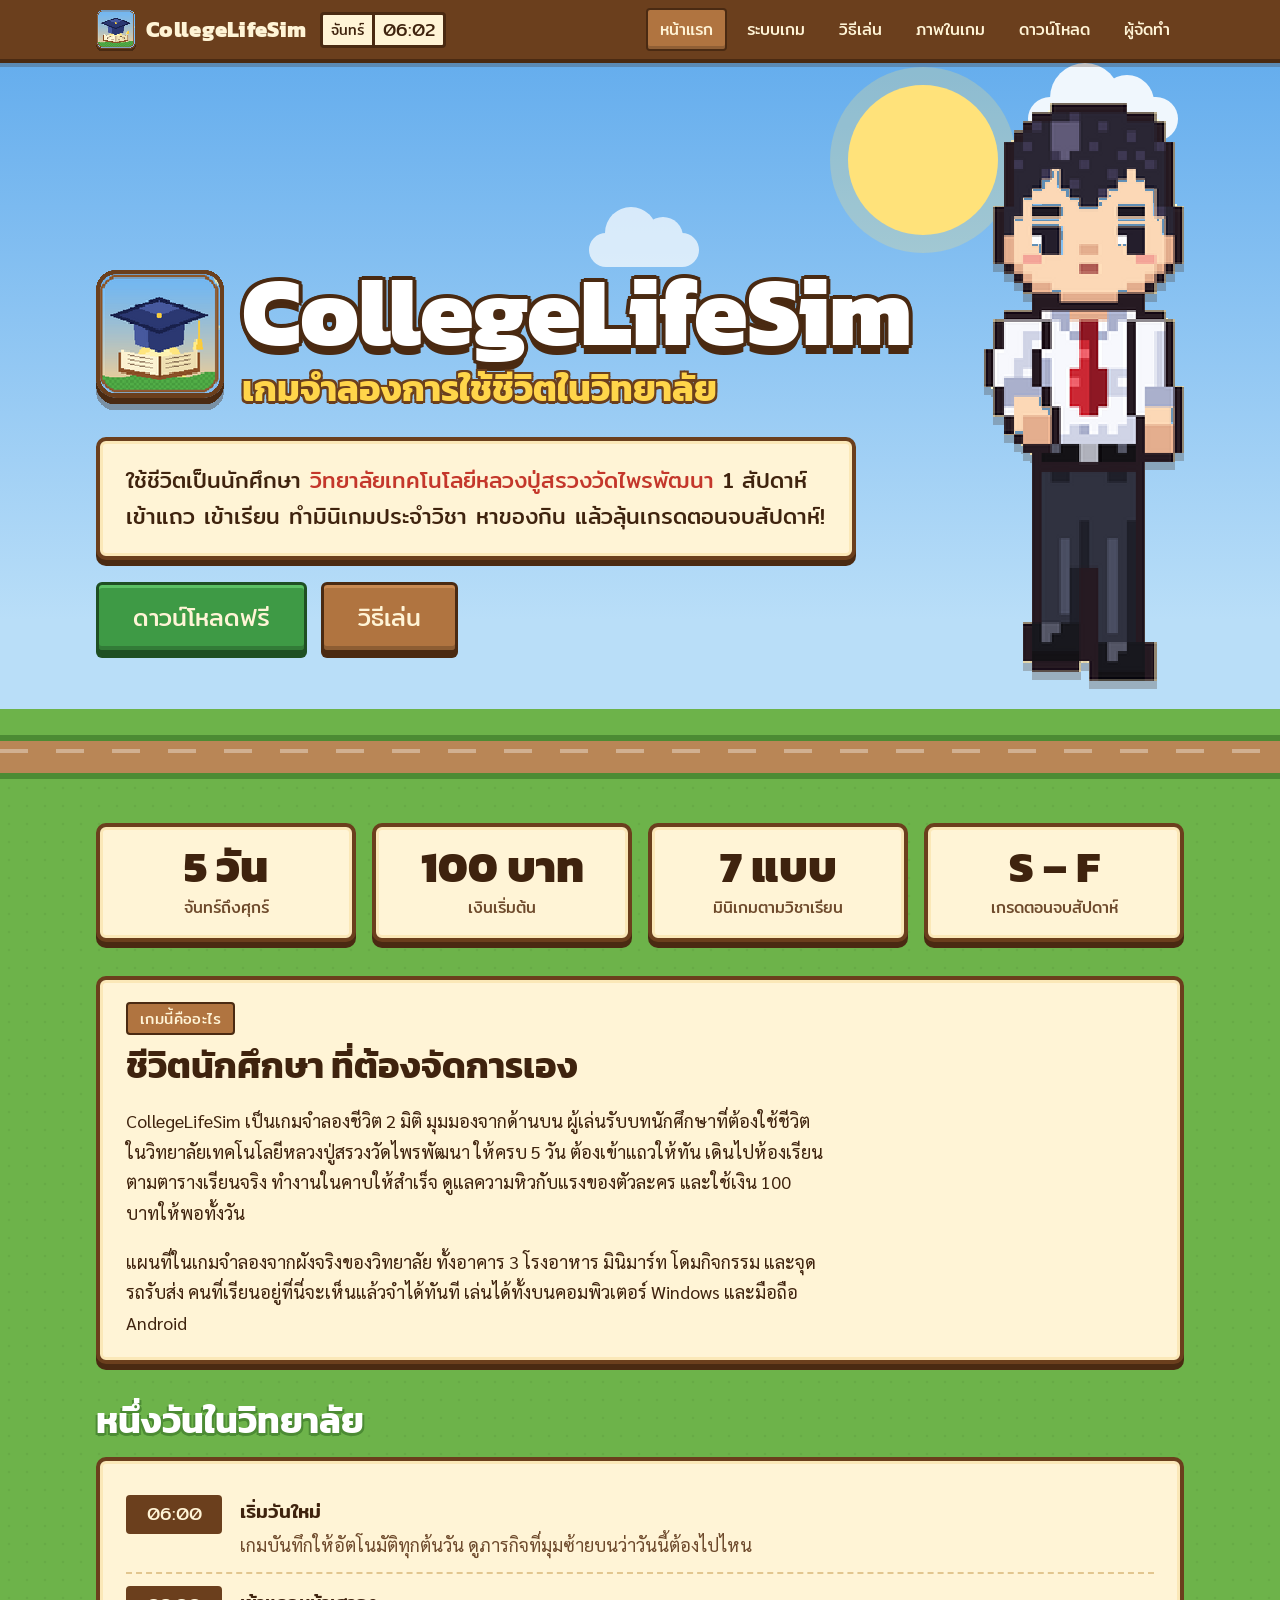
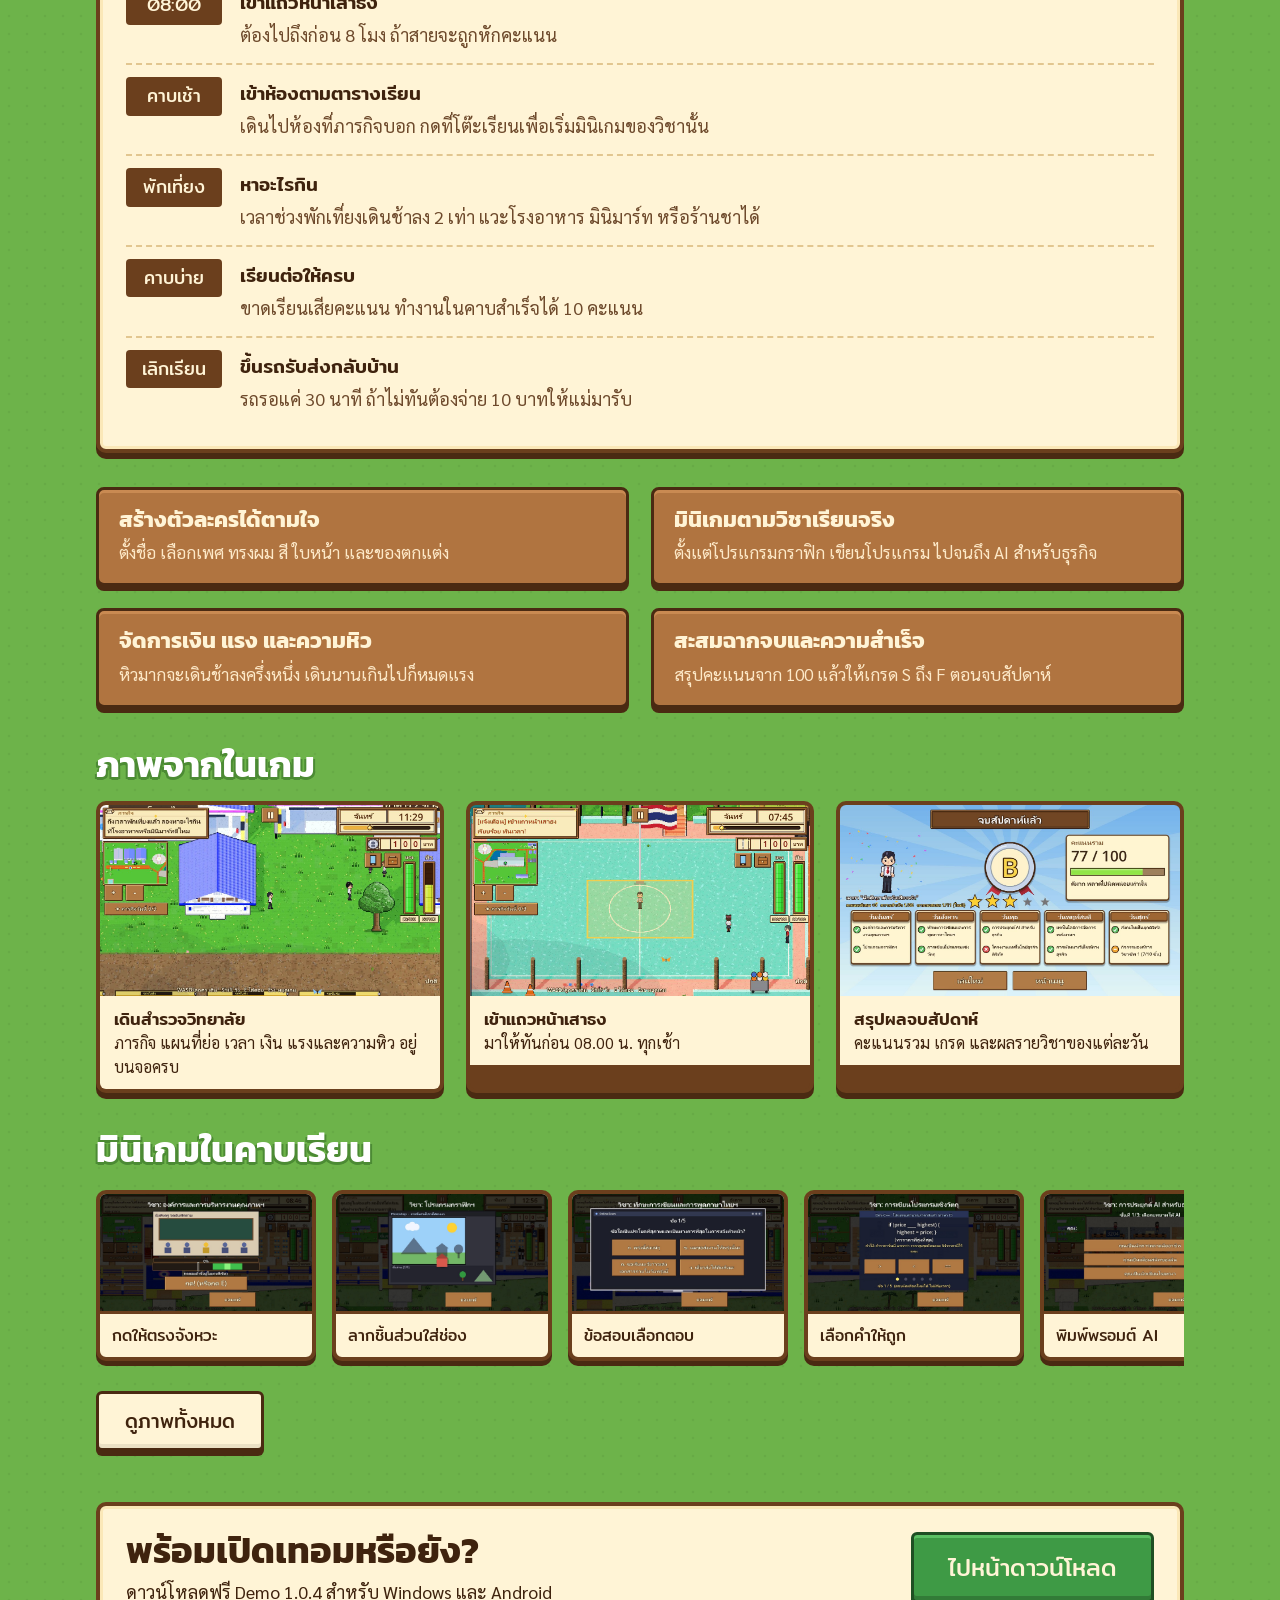
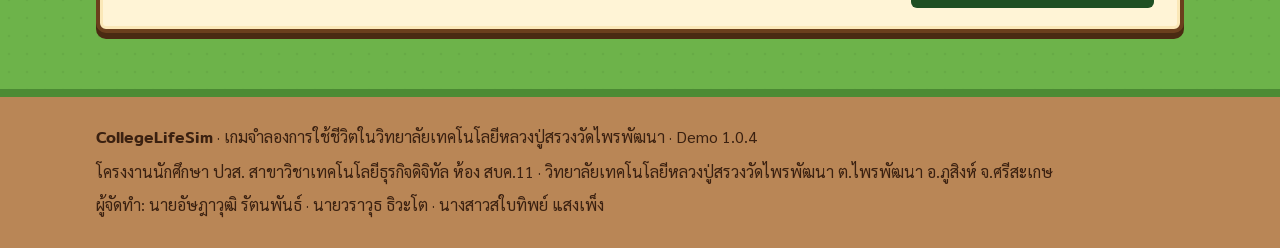
==== index.html @ 1537da0c "เพิ่มเว็บไซต์แนะนำเกม CollegeLifeSim Co-Authored-By: Claude Opus 5.5 <noreply@anthropic.com> Claude-" ====
<!doctype html>
<html lang="th">
<head>
<meta charset="utf-8">
<meta name="viewport" content="width=device-width, initial-scale=1, viewport-fit=cover">
<title>CollegeLifeSim เกมจำลองการใช้ชีวิตในวิทยาลัย</title>
<meta name="claude:viewport-fit-sides" content="cover">
<meta name="description" content="เกมจำลองชีวิตนักศึกษาวิทยาลัยเทคโนโลยีหลวงปู่สรวงวัดไพรพัฒนา 5 วัน เล่นฟรีบน Windows และ Android">
<link rel="icon" href="images/favicon.png">
<link rel="preconnect" href="https://fonts.googleapis.com"><link rel="preconnect" href="https://fonts.gstatic.com" crossorigin><link rel="stylesheet" href="https://fonts.googleapis.com/css2?family=Kanit:wght@700;800&family=Mitr:wght@400;500;600&family=Sarabun:wght@400;600&display=swap">
<link rel="stylesheet" href="style.css">
</head>
<body>
<header class="topbar">
  <div class="wrap">
    <a class="brand" href="index.html"><img src="images/logo.png" alt="" width="40" height="42"><b>CollegeLifeSim</b></a>
    <div class="clock" aria-label="นาฬิกาในเกม 1 นาทีในเกมเท่ากับ 1 วินาทีจริง" title="นาฬิกาในเกม: 1 นาทีในเกม = 1 วินาทีจริง"><span class="day">จันทร์</span><span class="time">06:00</span></div>
    <button class="menu-btn" type="button" aria-expanded="false" aria-controls="nav">เมนู</button>
    <nav class="nav" id="nav" aria-label="เมนูหลัก"><a href="index.html" aria-current="page">หน้าแรก</a><a href="gameplay.html">ระบบเกม</a><a href="howto.html">วิธีเล่น</a><a href="gallery.html">ภาพในเกม</a><a href="download.html">ดาวน์โหลด</a><a href="about.html">ผู้จัดทำ</a></nav>
  </div>
</header>
<main>
<section class="hero">
  <div class="sun" aria-hidden="true"></div>
  <div class="cloud c1" aria-hidden="true"></div>
  <div class="cloud c2" aria-hidden="true"></div>
  <div class="wrap">
    <div class="hero-text">
      <div class="logo-row">
        <img src="images/logo.png" alt="โลโก้เกม CollegeLifeSim หมวกบัณฑิตบนหนังสือ" width="360" height="378">
        <div>
          <h1 class="game-title">CollegeLifeSim</h1>
          <p class="game-sub">เกมจำลองการใช้ชีวิตในวิทยาลัย</p>
        </div>
      </div>
      <div class="panel">
        <p class="lead">ใช้ชีวิตเป็นนักศึกษา <em>วิทยาลัยเทคโนโลยีหลวงปู่สรวงวัดไพรพัฒนา</em> 1 สัปดาห์ เข้าแถว เข้าเรียน ทำมินิเกมประจำวิชา หาของกิน แล้วลุ้นเกรดตอนจบสัปดาห์!</p>
      </div>
      <div class="hero-actions">
        <a class="btn big green" href="download.html">ดาวน์โหลดฟรี</a>
        <a class="btn big" href="howto.html">วิธีเล่น</a>
      </div>
    </div>
    <img class="student" src="images/student.png" alt="ตัวละครนักศึกษาชายในชุดนักศึกษา" width="284" height="820">
  </div>
  <div class="ground" aria-hidden="true"></div>
</section>

<div class="ground-section">
  <div class="wrap">
    <div class="hud" role="list">
      <div class="panel" role="listitem"><b>5 วัน</b><span>จันทร์ถึงศุกร์</span></div>
      <div class="panel" role="listitem"><b>100 บาท</b><span>เงินเริ่มต้น</span></div>
      <div class="panel" role="listitem"><b>7 แบบ</b><span>มินิเกมตามวิชาเรียน</span></div>
      <div class="panel" role="listitem"><b>S – F</b><span>เกรดตอนจบสัปดาห์</span></div>
    </div>

    <section class="panel">
      <span class="label">เกมนี้คืออะไร</span>
      <h2>ชีวิตนักศึกษา ที่ต้องจัดการเอง</h2>
      <p>CollegeLifeSim เป็นเกมจำลองชีวิต 2 มิติ มุมมองจากด้านบน ผู้เล่นรับบทนักศึกษาที่ต้องใช้ชีวิตในวิทยาลัยเทคโนโลยีหลวงปู่สรวงวัดไพรพัฒนา ให้ครบ 5 วัน ต้องเข้าแถวให้ทัน เดินไปห้องเรียนตามตารางเรียนจริง ทำงานในคาบให้สำเร็จ ดูแลความหิวกับแรงของตัวละคร และใช้เงิน 100 บาทให้พอทั้งวัน</p>
      <p>แผนที่ในเกมจำลองจากผังจริงของวิทยาลัย ทั้งอาคาร 3 โรงอาหาร มินิมาร์ท โดมกิจกรรม และจุดรถรับส่ง คนที่เรียนอยู่ที่นี่จะเห็นแล้วจำได้ทันที เล่นได้ทั้งบนคอมพิวเตอร์ Windows และมือถือ Android</p>
    </section>

    <section>
      <h2 class="on-grass">หนึ่งวันในวิทยาลัย</h2>
      <div class="panel">
        <ol class="day-line">
          <li><time>06:00</time><div><strong>เริ่มวันใหม่</strong><p>เกมบันทึกให้อัตโนมัติทุกต้นวัน ดูภารกิจที่มุมซ้ายบนว่าวันนี้ต้องไปไหน</p></div></li>
          <li><time>08:00</time><div><strong>เข้าแถวหน้าเสาธง</strong><p>ต้องไปถึงก่อน 8 โมง ถ้าสายจะถูกหักคะแนน</p></div></li>
          <li><time>คาบเช้า</time><div><strong>เข้าห้องตามตารางเรียน</strong><p>เดินไปห้องที่ภารกิจบอก กดที่โต๊ะเรียนเพื่อเริ่มมินิเกมของวิชานั้น</p></div></li>
          <li><time>พักเที่ยง</time><div><strong>หาอะไรกิน</strong><p>เวลาช่วงพักเที่ยงเดินช้าลง 2 เท่า แวะโรงอาหาร มินิมาร์ท หรือร้านชาได้</p></div></li>
          <li><time>คาบบ่าย</time><div><strong>เรียนต่อให้ครบ</strong><p>ขาดเรียนเสียคะแนน ทำงานในคาบสำเร็จได้ 10 คะแนน</p></div></li>
          <li><time>เลิกเรียน</time><div><strong>ขึ้นรถรับส่งกลับบ้าน</strong><p>รถรอแค่ 30 นาที ถ้าไม่ทันต้องจ่าย 10 บาทให้แม่มารับ</p></div></li>
        </ol>
      </div>
    </section>

    <section>
      <div class="grid-2">
        <a class="sign" href="howto.html#create" style="text-decoration:none"><h3>สร้างตัวละครได้ตามใจ</h3><p>ตั้งชื่อ เลือกเพศ ทรงผม สี ใบหน้า และของตกแต่ง</p></a>
        <a class="sign" href="gameplay.html#minigames" style="text-decoration:none"><h3>มินิเกมตามวิชาเรียนจริง</h3><p>ตั้งแต่โปรแกรมกราฟิก เขียนโปรแกรม ไปจนถึง AI สำหรับธุรกิจ</p></a>
        <a class="sign" href="gameplay.html#systems" style="text-decoration:none"><h3>จัดการเงิน แรง และความหิว</h3><p>หิวมากจะเดินช้าลงครึ่งหนึ่ง เดินนานเกินไปก็หมดแรง</p></a>
        <a class="sign" href="gameplay.html#grades" style="text-decoration:none"><h3>สะสมฉากจบและความสำเร็จ</h3><p>สรุปคะแนนจาก 100 แล้วให้เกรด S ถึง F ตอนจบสัปดาห์</p></a>
      </div>
    </section>

    <section>
      <h2 class="on-grass">ภาพจากในเกม</h2>
      <div class="grid-3">
        <figure class="shot">
  <button type="button" data-zoom="images/shot3.jpg" data-caption="เดินสำรวจวิทยาลัย" aria-label="ดูภาพใหญ่: เดินสำรวจวิทยาลัย"><img src="images/shot3.jpg" alt="เดินสำรวจวิทยาลัย" width="1280" height="720" loading="lazy"></button>
  <figcaption><b>เดินสำรวจวิทยาลัย</b>ภารกิจ แผนที่ย่อ เวลา เงิน แรงและความหิว อยู่บนจอครบ</figcaption>
</figure>
        <figure class="shot">
  <button type="button" data-zoom="images/g08.jpg" data-caption="เข้าแถวหน้าเสาธง" aria-label="ดูภาพใหญ่: เข้าแถวหน้าเสาธง"><img src="images/g08.jpg" alt="เข้าแถวหน้าเสาธง" width="1280" height="720" loading="lazy"></button>
  <figcaption><b>เข้าแถวหน้าเสาธง</b>มาให้ทันก่อน 08.00 น. ทุกเช้า</figcaption>
</figure>
        <figure class="shot">
  <button type="button" data-zoom="images/shot6.jpg" data-caption="สรุปผลจบสัปดาห์" aria-label="ดูภาพใหญ่: สรุปผลจบสัปดาห์"><img src="images/shot6.jpg" alt="สรุปผลจบสัปดาห์" width="1280" height="720" loading="lazy"></button>
  <figcaption><b>สรุปผลจบสัปดาห์</b>คะแนนรวม เกรด และผลรายวิชาของแต่ละวัน</figcaption>
</figure>
      </div>
    </section>

    <section>
      <h2 class="on-grass">มินิเกมในคาบเรียน</h2>
      <div class="mini-strip">
        <a href="gameplay.html#minigames"><img src="images/g02.jpg" alt="มินิเกมกดให้ตรงจังหวะ" width="1280" height="720" loading="lazy"><span>กดให้ตรงจังหวะ</span></a>
        <a href="gameplay.html#minigames"><img src="images/shot4.jpg" alt="มินิเกมลากชิ้นส่วนใส่ช่อง" width="1280" height="720" loading="lazy"><span>ลากชิ้นส่วนใส่ช่อง</span></a>
        <a href="gameplay.html#minigames"><img src="images/g03.jpg" alt="มินิเกมข้อสอบเลือกตอบ" width="1280" height="720" loading="lazy"><span>ข้อสอบเลือกตอบ</span></a>
        <a href="gameplay.html#minigames"><img src="images/g04.jpg" alt="มินิเกมเลือกคำให้ถูก" width="1280" height="720" loading="lazy"><span>เลือกคำให้ถูก</span></a>
        <a href="gameplay.html#minigames"><img src="images/g05.jpg" alt="มินิเกมพิมพ์พรอมต์" width="1280" height="720" loading="lazy"><span>พิมพ์พรอมต์ AI</span></a>
        <a href="gameplay.html#minigames"><img src="images/g06.jpg" alt="มินิเกมประกอบหน้าเว็บ" width="1280" height="720" loading="lazy"><span>ประกอบหน้าเว็บ</span></a>
        <a href="gameplay.html#minigames"><img src="images/g09.jpg" alt="กิจกรรมเก็บขยะ" width="1280" height="720" loading="lazy"><span>เก็บขยะรอบโดม</span></a>
        <a class="more-tile" href="gameplay.html#minigames"><span>ดูรายละเอียดมินิเกมทั้ง 7 แบบ</span></a>
      </div>
      <p class="more" style="margin-top:16px"><a class="btn light" href="gallery.html">ดูภาพทั้งหมด</a></p>
    </section>

    <section class="panel cta-band">
      <div><h2>พร้อมเปิดเทอมหรือยัง?</h2><p>ดาวน์โหลดฟรี Demo 1.0.4 สำหรับ Windows และ Android</p></div>
      <a class="btn big green" href="download.html">ไปหน้าดาวน์โหลด</a>
    </section>
  </div>
</div>
<div class="lightbox" id="lightbox" hidden role="dialog" aria-modal="true" aria-label="ดูภาพขยาย">
  <button class="btn light close" type="button">ปิด</button>
  <figure><img src="" alt=""><figcaption></figcaption>
    <div class="nav-arrows"><button class="btn light prev" type="button">ก่อนหน้า</button><button class="btn light next" type="button">ถัดไป</button></div>
  </figure>
</div>
</main>
<footer>
  <div class="wrap">
    <div><b>CollegeLifeSim</b> · เกมจำลองการใช้ชีวิตในวิทยาลัยเทคโนโลยีหลวงปู่สรวงวัดไพรพัฒนา · Demo 1.0.4</div>
    <div>โครงงานนักศึกษา ปวส. สาขาวิชาเทคโนโลยีธุรกิจดิจิทัล ห้อง สบค.11 · วิทยาลัยเทคโนโลยีหลวงปู่สรวงวัดไพรพัฒนา ต.ไพรพัฒนา อ.ภูสิงห์ จ.ศรีสะเกษ</div>
    <div>ผู้จัดทำ: นายอัษฎาวุฒิ รัตนพันธ์ · นายวราวุธ ธิวะโต · นางสาวสใบทิพย์ แสงเพ็ง</div>
  </div>
</footer>
<script src="site.js"></script>
</body>
</html>
---- style.css ----
/* Layout: เหมือนหน้าจอเกม — ท้องฟ้าด้านบน แผงครีมขอบไม้ ปุ่มไม้ และพื้นหญ้า/ถนนดินด้านล่าง
   ธีมเดียว (กลางวันในเกม) ตั้งใจไม่ทำโหมดมืด เพื่อให้หน้าตาตรงกับเกม */
:root {
  --sky-top: #5ca8ec;
  --sky-low: #b9def8;
  --cream: #fff4d6;
  --cream-2: #fbe8b8;
  --wood: #b07440;
  --wood-hi: #c98a52;
  --wood-dark: #6b3f1d;
  --ink: #3f230e;
  --ink-soft: #6e4a2c;
  --gold: #ffd54a;
  --red: #c4372b;
  --grass: #6db34a;
  --grass-dark: #4c8b34;
  --dirt: #b98656;
  --green-bar: #3fb04a;
  --white: #ffffff;
  --f-display: "Kanit", "Sarabun", "Leelawadee UI", Tahoma, sans-serif;
  --f-ui: "Mitr", "Kanit", "Leelawadee UI", Tahoma, sans-serif;
  --f-body: "Sarabun", "Leelawadee UI", Tahoma, sans-serif;
  color-scheme: light;
}

* { box-sizing: border-box; }
html { scroll-behavior: smooth; }
@media (prefers-reduced-motion: reduce) { html { scroll-behavior: auto; } *, *::before, *::after { animation: none !important; transition: none !important; } }

body {
  margin: 0;
  font-family: var(--f-body);
  font-size: 18px;
  line-height: 1.7;
  color: var(--ink);
  background: linear-gradient(180deg, var(--sky-top) 0, var(--sky-low) 620px, var(--sky-low) 100%);
  background-color: var(--sky-low);
  min-height: 100vh;
  display: flex;
  flex-direction: column;
}
body::before { content: ""; position: fixed; inset: 0 0 auto; height: env(safe-area-inset-top, 0px); z-index: 10; background: var(--wood-dark); }

img { max-width: 100%; height: auto; }
[hidden] { display: none !important; }
a { color: var(--red); }
a:focus-visible, button:focus-visible { outline: 3px solid var(--gold); outline-offset: 3px; }

.wrap {
  width: 100%;
  max-width: 1120px;
  margin: 0 auto;
  padding-left: max(16px, env(safe-area-inset-left, 0px));
  padding-right: max(16px, env(safe-area-inset-right, 0px));
}

/* ---------- แถบบน (เหมือน HUD ในเกม) ---------- */
.topbar {
  position: sticky;
  top: env(safe-area-inset-top, 0px);
  z-index: 20;
  background: var(--wood-dark);
  border-bottom: 4px solid #4a2a12;
  box-shadow: 0 4px 0 rgba(63, 35, 14, .25);
}
.topbar .wrap { display: flex; align-items: center; gap: 14px; padding-block: 8px; }
.brand { display: flex; align-items: center; gap: 10px; text-decoration: none; color: var(--cream); flex-shrink: 0; }
.brand img { width: 40px; height: auto; image-rendering: pixelated; }
.brand b { font-family: var(--f-display); font-weight: 800; font-size: 22px; letter-spacing: .3px; }
.nav { display: flex; gap: 6px; flex-wrap: wrap; margin-left: auto; }
.nav a {
  font-family: var(--f-ui); font-size: 16px; text-decoration: none;
  color: var(--cream); padding: 6px 12px; border: 2px solid transparent; border-radius: 4px;
}
.nav a:hover { border-color: var(--wood-hi); }
.nav a[aria-current="page"] { background: var(--wood); border-color: #4a2a12; box-shadow: inset 0 -3px 0 rgba(0,0,0,.18); }
.clock {
  display: flex; align-items: stretch; flex-shrink: 0;
  border: 3px solid #4a2a12; background: var(--cream); border-radius: 4px;
  font-family: var(--f-ui); color: var(--ink); line-height: 1; font-variant-numeric: tabular-nums;
}
.clock span { padding: 6px 8px; display: flex; align-items: center; }
.clock .day { border-right: 3px solid #4a2a12; font-size: 14px; }
.clock .time { font-size: 18px; min-width: 62px; justify-content: center; }
.menu-btn { display: none; }

@media (max-width: 900px) {
  .topbar .wrap { flex-wrap: wrap; }
  .menu-btn {
    display: inline-flex; margin-left: auto; font-family: var(--f-ui); font-size: 16px;
    background: var(--wood); color: var(--cream); border: 2px solid #4a2a12; border-radius: 4px; padding: 6px 12px; cursor: pointer;
  }
  .nav { display: none; width: 100%; margin: 0; padding-bottom: 6px; }
  .nav.open { display: flex; }
  .nav a { flex: 1 1 30%; text-align: center; background: rgba(255,255,255,.06); }
}
@media (max-width: 480px) { .clock { display: none; } }

/* ---------- ฮีโร่ ---------- */
.hero { position: relative; overflow: hidden; }
.hero .wrap { display: grid; grid-template-columns: minmax(0, 1fr) auto; gap: 24px; align-items: end; padding-block: 40px 0; position: relative; z-index: 1; }
.hero-text { padding-bottom: 56px; min-width: 0; }
.logo-row { display: flex; align-items: center; gap: 18px; flex-wrap: wrap; }
.logo-row img { width: clamp(84px, 14vw, 128px); image-rendering: pixelated; filter: drop-shadow(0 6px 0 rgba(63,35,14,.35)); }
.game-title {
  font-family: var(--f-display); font-weight: 800; margin: 0; line-height: 1;
  font-size: clamp(44px, 8vw, 96px); color: var(--white);
  -webkit-text-stroke: 0; paint-order: stroke fill;
  text-shadow: 0 0 0 #4a2a12, 3px 3px 0 #4a2a12, -3px 3px 0 #4a2a12, 3px -3px 0 #4a2a12, -3px -3px 0 #4a2a12, 0 4px 0 #4a2a12, 4px 0 0 #4a2a12, -4px 0 0 #4a2a12, 0 -4px 0 #4a2a12, 0 9px 0 #4a2a12;
  letter-spacing: -1px;
}
.game-sub {
  font-family: var(--f-display); font-weight: 700; font-size: clamp(22px, 3.4vw, 36px); color: var(--gold); margin: 6px 0 0; line-height: 1.3;
  text-shadow: 2px 2px 0 #6b3f1d, -2px 2px 0 #6b3f1d, 2px -2px 0 #6b3f1d, -2px -2px 0 #6b3f1d, 0 3px 0 #6b3f1d;
}
.hero .panel { margin-top: 26px; max-width: 760px; }
.hero-actions { display: flex; flex-wrap: wrap; gap: 14px; margin-top: 22px; }
.student { width: clamp(120px, 18vw, 200px); image-rendering: pixelated; margin-bottom: 28px; animation: bob 1.2s steps(2) infinite; filter: drop-shadow(0 8px 0 rgba(63,35,14,.25)); }
@keyframes bob { 50% { transform: translateY(-6px); } }
.ground { height: 64px; background: linear-gradient(180deg, var(--grass) 0 26px, var(--grass-dark) 26px 32px, var(--dirt) 32px); position: relative; }
.ground::after { content: ""; position: absolute; inset: 40px 0 auto; height: 4px; background: repeating-linear-gradient(90deg, rgba(255,255,255,.35) 0 28px, transparent 28px 56px); }
.cloud { position: absolute; background: #fff; border-radius: 40px; opacity: .9; z-index: 0; }
.cloud::before, .cloud::after { content: ""; position: absolute; background: #fff; border-radius: 50%; }
.cloud.c1 { width: 150px; height: 44px; top: 34px; right: 8%; animation: drift 40s linear infinite alternate; }
.cloud.c1::before { width: 70px; height: 70px; left: 22px; top: -34px; }
.cloud.c1::after { width: 54px; height: 54px; left: 72px; top: -22px; }
.cloud.c2 { width: 110px; height: 34px; top: 170px; left: 46%; opacity: .7; animation: drift 55s linear infinite alternate-reverse; }
.cloud.c2::before { width: 52px; height: 52px; left: 16px; top: -26px; }
.cloud.c2::after { width: 40px; height: 40px; left: 54px; top: -16px; }
@keyframes drift { to { transform: translateX(-60px); } }
.sun { position: absolute; width: 150px; height: 150px; border-radius: 50%; background: #ffe27a; box-shadow: 0 0 0 18px rgba(255,226,122,.25); top: 22px; right: 22%; z-index: 0; }

@media (max-width: 700px) {
  .hero .wrap { grid-template-columns: 1fr; }
  .student { position: absolute; right: max(16px, env(safe-area-inset-right, 0px)); bottom: 0; width: 66px; margin: 0; }
  .hero-actions { padding-right: 76px; }
  .hero-text { padding-bottom: 30px; }
  .hero .panel { margin-right: 0; }
  .sun { width: 90px; height: 90px; right: 6%; }
}

/* ---------- หัวหน้าเพจย่อย ---------- */
.page-head { padding-block: 34px 0; position: relative; overflow: hidden; }
.page-head .wrap { position: relative; z-index: 1; padding-bottom: 24px; }
.page-head h1 {
  font-family: var(--f-display); font-weight: 800; margin: 0; line-height: 1.15; color: var(--white);
  font-size: clamp(34px, 6vw, 60px); text-wrap: balance;
  text-shadow: 3px 3px 0 #4a2a12, -3px 3px 0 #4a2a12, 3px -3px 0 #4a2a12, -3px -3px 0 #4a2a12, 0 6px 0 #4a2a12;
}
.page-head p { font-family: var(--f-ui); font-size: 19px; color: #24476a; margin: 10px 0 0; max-width: 60ch; }

/* ---------- เนื้อหา ---------- */
main { flex: 1; }
.ground-section { background: var(--grass); background-image: radial-gradient(rgba(0,0,0,.05) 1.5px, transparent 1.6px); background-size: 18px 18px; border-top: 6px solid var(--grass-dark); padding-block: 44px 56px; }
.ground-section .wrap { display: grid; gap: 34px; }
section h2 {
  font-family: var(--f-display); font-weight: 700; font-size: clamp(26px, 3.6vw, 36px); margin: 0 0 14px; line-height: 1.25; text-wrap: balance;
}
.label {
  display: inline-block; font-family: var(--f-ui); font-size: 15px; letter-spacing: .4px;
  background: var(--wood); color: var(--cream); border: 2px solid #4a2a12; padding: 2px 12px; border-radius: 4px; margin-bottom: 8px;
}

/* แผงครีมแบบกล่องข้อความในเกม */
.panel {
  background: var(--cream);
  border: 4px solid var(--wood-dark);
  border-radius: 10px;
  box-shadow: inset 0 0 0 3px var(--cream-2), 0 6px 0 #4a2a12;
  padding: 22px 26px;
  min-width: 0;
}
.panel > :first-child { margin-top: 0; }
.panel > :last-child { margin-bottom: 0; }
.panel p { max-width: 70ch; }
.lead { font-family: var(--f-ui); font-size: clamp(18px, 2.2vw, 22px); line-height: 1.6; margin: 0; }
.lead em { font-style: normal; color: var(--red); }

/* ปุ่มไม้ */
.btn {
  display: inline-flex; align-items: center; gap: 10px; justify-content: center;
  font-family: var(--f-ui); font-size: 20px; text-decoration: none; color: var(--cream);
  background: var(--wood); border: 3px solid #4a2a12; border-radius: 6px;
  box-shadow: inset 0 3px 0 var(--wood-hi), inset 0 -4px 0 rgba(0,0,0,.2), 0 5px 0 #4a2a12;
  padding: 10px 26px; transition: transform .08s, box-shadow .08s; cursor: pointer;
}
.btn:hover { transform: translateY(-2px); box-shadow: inset 0 3px 0 var(--wood-hi), inset 0 -4px 0 rgba(0,0,0,.2), 0 7px 0 #4a2a12; }
.btn:active { transform: translateY(4px); box-shadow: inset 0 3px 0 var(--wood-hi), inset 0 -4px 0 rgba(0,0,0,.2), 0 1px 0 #4a2a12; }
.btn.big { font-size: 24px; padding: 12px 34px; }
.btn.green { background: #3e9a45; box-shadow: inset 0 3px 0 #5cc064, inset 0 -4px 0 rgba(0,0,0,.2), 0 5px 0 #1f4f23; border-color: #1f4f23; }
.btn.light { background: var(--cream); color: var(--ink); box-shadow: inset 0 -4px 0 rgba(0,0,0,.08), 0 5px 0 #4a2a12; }

/* แถบตัวเลขแบบ HUD */
.hud { display: grid; grid-template-columns: repeat(4, minmax(0, 1fr)); gap: 16px; }
.hud .panel { padding: 16px 18px; text-align: center; }
.hud b { display: block; font-family: var(--f-display); font-weight: 800; font-size: clamp(30px, 4vw, 44px); line-height: 1.1; font-variant-numeric: tabular-nums; }
.hud span { font-family: var(--f-ui); font-size: 16px; color: var(--ink-soft); }
@media (max-width: 760px) { .hud { grid-template-columns: repeat(2, minmax(0, 1fr)); } }

.grid-2 { display: grid; grid-template-columns: repeat(2, minmax(0, 1fr)); gap: 22px; }
.grid-3 { display: grid; grid-template-columns: repeat(3, minmax(0, 1fr)); gap: 22px; }
@media (max-width: 860px) { .grid-3 { grid-template-columns: repeat(2, minmax(0, 1fr)); } }
@media (max-width: 640px) { .grid-2, .grid-3 { grid-template-columns: 1fr; } }

/* ป้ายไม้แบบในโปสเตอร์ */
.sign {
  background: var(--wood); color: var(--cream); border: 3px solid #4a2a12; border-radius: 8px;
  box-shadow: inset 0 3px 0 var(--wood-hi), 0 5px 0 #4a2a12; padding: 16px 20px; min-width: 0;
}
.sign h3 { font-family: var(--f-display); font-weight: 700; font-size: 22px; margin: 0 0 4px; line-height: 1.3; }
.sign p { margin: 0; font-size: 17px; color: #fde9c8; }

/* ลำดับเวลาในหนึ่งวัน */
.day-line { list-style: none; margin: 0; padding: 0; display: grid; gap: 0; }
.day-line li { display: grid; grid-template-columns: 96px minmax(0, 1fr); gap: 18px; padding: 12px 0; border-bottom: 2px dashed #e2c690; }
.day-line li:last-child { border-bottom: 0; }
.day-line time { font-family: var(--f-ui); font-size: 18px; background: var(--wood-dark); color: var(--cream); border-radius: 4px; text-align: center; padding: 4px 0; align-self: start; font-variant-numeric: tabular-nums; }
.day-line strong { font-family: var(--f-ui); font-weight: 500; display: block; font-size: 19px; }
.day-line p { margin: 2px 0 0; color: var(--ink-soft); }
@media (max-width: 480px) { .day-line li { grid-template-columns: 78px minmax(0, 1fr); gap: 12px; } .day-line time { font-size: 15px; } }

/* ภาพหน้าจอ */
.shot { margin: 0; background: var(--wood-dark); border: 4px solid var(--wood-dark); border-radius: 10px; overflow: hidden; box-shadow: 0 6px 0 #4a2a12; min-width: 0; }
.shot button { display: block; width: 100%; padding: 0; border: 0; background: none; cursor: zoom-in; }
.shot img { display: block; width: 100%; aspect-ratio: 16 / 9; object-fit: cover; }
.shot figcaption { background: var(--cream); padding: 10px 14px; font-size: 16px; line-height: 1.5; }
.shot figcaption b { font-family: var(--f-ui); font-weight: 500; display: block; font-size: 17px; }

.lightbox { position: fixed; inset: 0; z-index: 50; background: rgba(30, 16, 6, .88); display: flex; align-items: center; justify-content: center; padding: max(16px, env(safe-area-inset-top, 0px)) max(16px, env(safe-area-inset-right, 0px)) max(16px, env(safe-area-inset-bottom, 0px)) max(16px, env(safe-area-inset-left, 0px)); }
.lightbox figure { margin: 0; max-width: 1200px; width: 100%; }
.lightbox img { width: 100%; border: 4px solid var(--cream); border-radius: 8px; image-rendering: auto; }
.lightbox figcaption { color: var(--cream); font-family: var(--f-ui); text-align: center; margin-top: 10px; }
.lightbox .close { position: absolute; top: calc(12px + env(safe-area-inset-top, 0px)); right: calc(12px + env(safe-area-inset-right, 0px)); }

/* ตาราง */
.table-scroll { overflow-x: auto; }
table { border-collapse: collapse; width: 100%; font-size: 17px; }
th, td { text-align: left; padding: 10px 12px; border-bottom: 2px solid #ecd39d; vertical-align: top; }
th { font-family: var(--f-ui); font-weight: 500; background: var(--wood-dark); color: var(--cream); }
td.num, th.num { text-align: right; font-variant-numeric: tabular-nums; white-space: nowrap; }
.grade { display: inline-grid; place-items: center; width: 40px; height: 40px; border-radius: 50%; font-family: var(--f-display); font-weight: 800; font-size: 22px; color: var(--ink); background: var(--gold); border: 3px solid var(--wood-dark); }
.grade.g-s { background: #ffe066; box-shadow: 0 0 0 3px #fff3b0; }
.grade.g-f { background: #e9d6c1; }

/* ปุ่มคีย์บอร์ด */
kbd {
  display: inline-block; min-width: 34px; text-align: center; font-family: var(--f-ui); font-size: 16px; line-height: 1;
  padding: 7px 9px; background: #fff; color: var(--ink); border: 2px solid var(--wood-dark); border-radius: 5px; box-shadow: 0 3px 0 var(--wood-dark); margin: 2px 2px 5px;
}
.keys { display: grid; gap: 12px; margin: 0; }
.keys > div { display: grid; grid-template-columns: minmax(0, 190px) minmax(0, 1fr); gap: 14px; align-items: center; }
.keys dt { margin: 0; } .keys dd { margin: 0; }
@media (max-width: 480px) { .keys > div { grid-template-columns: 1fr; gap: 2px; } }

/* ร้านค้า */
.shop-row { display: grid; grid-template-columns: minmax(0, 1fr) auto auto; gap: 14px; align-items: center; padding: 10px 0; border-bottom: 2px solid #ecd39d; }
.shop-row:last-child { border-bottom: 0; }
.shop-row b { font-family: var(--f-ui); font-weight: 500; font-size: 19px; display: block; }
.shop-row small { color: var(--ink-soft); font-size: 15px; }
.price { font-family: var(--f-display); font-weight: 700; font-size: 24px; font-variant-numeric: tabular-nums; }
.buy { font-family: var(--f-ui); font-size: 15px; background: var(--wood); color: var(--cream); border: 2px solid #4a2a12; border-radius: 4px; padding: 4px 14px; }

/* หลอดค่าต่าง ๆ */
.bar { height: 18px; background: #3a2412; border: 3px solid var(--wood-dark); border-radius: 4px; overflow: hidden; }
.bar i { display: block; height: 100%; background: var(--green-bar); box-shadow: inset 0 -4px 0 rgba(0,0,0,.18); }
.bar.yellow i { background: #d9d23f; }
.score-list { display: grid; gap: 14px; margin: 0; padding: 0; list-style: none; }
.score-list .row { display: flex; justify-content: space-between; gap: 12px; font-family: var(--f-ui); font-size: 17px; margin-bottom: 4px; }
.score-list .row span:last-child { font-variant-numeric: tabular-nums; white-space: nowrap; }

/* มินิเกม */
.mini { display: grid; grid-template-columns: 52px minmax(0, 1fr); gap: 14px; }
.mini .ico { width: 52px; height: 52px; border-radius: 8px; background: var(--wood-dark); color: var(--gold); display: grid; place-items: center; font-family: var(--f-display); font-weight: 800; font-size: 24px; }
.mini h3 { font-family: var(--f-ui); font-weight: 500; font-size: 20px; margin: 0; line-height: 1.35; }
.mini .subj { font-size: 15px; color: var(--red); font-family: var(--f-ui); margin: 2px 0 6px; }
.mini p { margin: 0; font-size: 17px; }

/* ดาวน์โหลด */
.dl { display: grid; grid-template-columns: 150px minmax(0, 1fr); gap: 22px; align-items: center; }
.dl .btn { font-size: 18px; padding: 10px 18px; }
.dl .qr { background: #fffaf0; border: 3px solid var(--wood-dark); border-radius: 8px; padding: 8px; position: relative; }
.dl .qr img { display: block; width: 100%; image-rendering: pixelated; }
.dl .qr .mid { position: absolute; width: 26%; left: 37%; top: 37%; border-radius: 6px; background: #fffaf0; padding: 2px; }
.dl h3 { font-family: var(--f-display); font-weight: 800; font-size: 30px; margin: 0; line-height: 1.2; }
.dl .meta { margin: 4px 0 14px; color: var(--ink-soft); }
.chip { display: inline-block; font-family: var(--f-ui); font-size: 15px; color: #fff; border-radius: 999px; padding: 2px 14px; margin-right: 6px; }
.chip.pc { background: #2f7fd6; } .chip.android { background: #2a9d55; }
@media (max-width: 520px) { .dl { grid-template-columns: 1fr; } .dl .qr { max-width: 200px; } }

.steps { margin: 0; padding-left: 1.4em; display: grid; gap: 8px; }
.steps li::marker { font-family: var(--f-ui); color: var(--wood-dark); font-weight: 600; }
.note { background: #fff9e6; border: 2px dashed var(--wood); border-radius: 8px; padding: 12px 16px; font-size: 16px; }

/* ทีม */
.person { display: grid; grid-template-columns: 64px minmax(0, 1fr); gap: 14px; align-items: center; }
.avatar { width: 64px; height: 64px; border-radius: 8px; background: var(--sky-top); border: 3px solid var(--wood-dark); display: grid; place-items: center; font-family: var(--f-display); font-weight: 800; font-size: 28px; color: #fff; text-shadow: 2px 2px 0 var(--wood-dark); }
.person b { font-family: var(--f-ui); font-weight: 500; font-size: 19px; display: block; line-height: 1.35; }
.person span { color: var(--ink-soft); font-size: 16px; }

.cta-band { display: grid; grid-template-columns: minmax(0, 1fr) auto; gap: 20px; align-items: center; }
.cta-band h2 { margin: 0; }
.cta-band p { margin: 4px 0 0; }
@media (max-width: 640px) { .cta-band { grid-template-columns: 1fr; } }

ul.clean { margin: 0; padding-left: 1.2em; display: grid; gap: 6px; }
.more { font-family: var(--f-ui); font-size: 17px; }

/* ส่วนท้าย = ถนนดิน */
footer { background: var(--dirt); border-top: 8px solid var(--grass-dark); color: #3a2010; }
footer .wrap { padding-block: 26px 30px; display: grid; gap: 6px; font-size: 16px; }
footer b { font-family: var(--f-ui); font-weight: 500; }
footer a { color: #3a2010; }

/* ---------- รอบ 2: รูปมินิเกม แกลเลอรี มือถือ อนิเมชัน ---------- */
.on-grass { color: var(--white); text-shadow: 2px 2px 0 var(--grass-dark), -2px 2px 0 var(--grass-dark), 0 3px 0 var(--grass-dark); }
.panel, .sign, .shot figcaption, .mini-body { overflow-wrap: anywhere; }
.panel p, .panel li, .sign p { overflow-wrap: break-word; }

/* การ์ดมินิเกม */
.mini-grid { display: grid; grid-template-columns: repeat(2, minmax(0, 1fr)); gap: 22px; }
.mini-card { background: var(--cream); border: 4px solid var(--wood-dark); border-radius: 10px; box-shadow: 0 6px 0 #4a2a12; overflow: hidden; display: flex; flex-direction: column; min-width: 0; }
.mini-img { position: relative; display: block; padding: 0; border: 0; border-bottom: 4px solid var(--wood-dark); background: var(--wood-dark); cursor: zoom-in; }
.mini-img img { display: block; width: 100%; aspect-ratio: 16 / 9; object-fit: cover; transition: transform .35s ease; }
.mini-card:hover .mini-img img { transform: scale(1.04); }
.mini-img .no { position: absolute; left: 10px; top: 10px; font-family: var(--f-ui); font-size: 14px; background: var(--gold); color: var(--ink); border: 2px solid var(--wood-dark); border-radius: 4px; padding: 0 8px; }
.mini-body { padding: 16px 20px 20px; }
.mini-body h3 { font-family: var(--f-display); font-weight: 700; font-size: 23px; margin: 0; line-height: 1.3; }
.mini-body .subj { font-size: 15px; color: var(--red); font-family: var(--f-ui); margin: 2px 0 8px; }
.mini-body p { margin: 0; font-size: 17px; }
@media (max-width: 640px) { .mini-grid { grid-template-columns: 1fr; } }

/* แถบมินิเกมหน้าแรก (เลื่อนแนวนอนในกล่องตัวเอง) */
.mini-strip { display: grid; grid-auto-flow: column; grid-auto-columns: minmax(220px, 260px); gap: 16px; overflow-x: auto; scroll-snap-type: x mandatory; padding: 4px 4px 14px; scrollbar-color: var(--wood-dark) transparent; }
.mini-strip a { scroll-snap-align: start; display: block; text-decoration: none; color: var(--ink); background: var(--cream); border: 4px solid var(--wood-dark); border-radius: 10px; overflow: hidden; box-shadow: 0 5px 0 #4a2a12; transition: transform .15s; }
.mini-strip a:hover { transform: translateY(-4px) rotate(-1deg); }
.mini-strip img { display: block; width: 100%; aspect-ratio: 16 / 9; object-fit: cover; border-bottom: 3px solid var(--wood-dark); }
.mini-strip span { display: block; padding: 8px 12px; font-family: var(--f-ui); font-size: 16px; }
.mini-strip .more-tile { display: grid; place-items: center; background: var(--wood); color: var(--cream); text-align: center; min-height: 150px; }

/* สเปกเครื่อง */
.spec { margin: 0; border: 3px solid var(--wood-dark); border-radius: 8px; overflow: hidden; background: #fffaf0; }
.spec dt { font-family: var(--f-ui); font-weight: 500; background: var(--wood-dark); color: var(--cream); padding: 8px 14px; }
.spec > div { display: grid; grid-template-columns: 96px minmax(0, 1fr); gap: 10px; padding: 10px 14px; border-top: 2px solid #ecd39d; }
.spec > div:first-of-type { border-top: 0; }
.spec dd { margin: 0; }
.spec .k { font-family: var(--f-ui); color: var(--ink-soft); }

/* ภาพ: ยกขึ้นตอนชี้ */
.shot { transition: transform .15s, box-shadow .15s; }
.shot:hover { transform: translateY(-4px); box-shadow: 0 10px 0 #4a2a12; }
.sign { transition: transform .15s; }
a.sign:hover { transform: translateY(-3px); }

/* มือถือ: ลดขอบ ลดขนาดตัวอักษร และไม่ให้ดวงอาทิตย์ทับข้อความ */
@media (max-width: 640px) {
  body { font-size: 17px; }
  .panel { padding: 18px 16px; }
  .sign { padding: 14px 16px; }
  .page-head .sun, .page-head .cloud { display: none; }
  .page-head p { font-size: 17px; }
  .hud .panel { padding: 12px 8px; }
  .hud span { font-size: 14px; line-height: 1.4; display: block; }
  .btn.big { font-size: 20px; padding: 10px 24px; }
  .hero-actions { flex-direction: column; align-items: flex-start; }
  .lead { font-size: 18px; }
  section h2 { font-size: 26px; }
  .day-line strong { font-size: 18px; }
  .shop-row { grid-template-columns: minmax(0, 1fr) auto; }
  .shop-row .buy { display: none; }
  .keys dt { display: flex; flex-wrap: wrap; align-items: center; gap: 2px; }
  .cta-band .btn { width: 100%; }
  .dl .btn { width: 100%; }
}

/* อนิเมชันตอนกด: ปุ่มยุบ + ประกายดาว */
.btn:active, .nav a:active, .mini-strip a:active, .sign:active { transform: translateY(4px) scale(.97); }
.nav a { transition: background .15s, transform .1s; }
.spark { position: fixed; z-index: 60; width: 10px; height: 10px; pointer-events: none; background: var(--gold); clip-path: polygon(50% 0, 62% 38%, 100% 50%, 62% 62%, 50% 100%, 38% 62%, 0 50%, 38% 38%); animation: spark .55s ease-out forwards; }
@keyframes spark { from { transform: translate(0, 0) scale(1.4); opacity: 1; } to { transform: translate(var(--dx), var(--dy)) scale(.2); opacity: 0; } }

/* เปลี่ยนหน้า: ม่านไม้เลื่อนลงมาปิด แล้วเลื่อนขึ้นเปิดหน้าใหม่ */
.curtain { position: fixed; inset: 0; z-index: 100; background: var(--wood-dark); background-image: repeating-linear-gradient(90deg, rgba(0,0,0,.08) 0 6px, transparent 6px 64px); display: grid; place-items: center; transform: translateY(-100%); pointer-events: none; }
.curtain::after { content: ""; position: absolute; left: 0; right: 0; bottom: 0; height: 18px; background: linear-gradient(180deg, var(--grass) 0 10px, var(--dirt) 10px); }
.curtain .c-box { display: grid; justify-items: center; gap: 12px; color: var(--cream); font-family: var(--f-ui); font-size: 20px; text-align: center; padding: 0 16px; }
.curtain img { width: 84px; image-rendering: pixelated; animation: hop .5s steps(2) infinite; }
@keyframes hop { 50% { transform: translateY(-10px); } }
.curtain.closing { animation: curtain-down .32s cubic-bezier(.5, 0, .75, 0) forwards; pointer-events: auto; }
.curtain.opening { transform: translateY(0); animation: curtain-up .45s cubic-bezier(.25, 1, .5, 1) .05s forwards; }
@keyframes curtain-down { to { transform: translateY(0); } }
@keyframes curtain-up { to { transform: translateY(-100%); } }

/* ภาพในกล่องดูภาพขยาย: เด้งเข้า */
.lightbox:not([hidden]) figure { animation: pop .22s ease-out; }
@keyframes pop { from { transform: scale(.9); opacity: .4; } }
.lightbox .nav-arrows { display: flex; justify-content: center; gap: 12px; margin-top: 12px; }
@media (prefers-reduced-motion: reduce) { .curtain, .spark { display: none !important; } }
.ground-section .wrap > * { min-width: 0; }
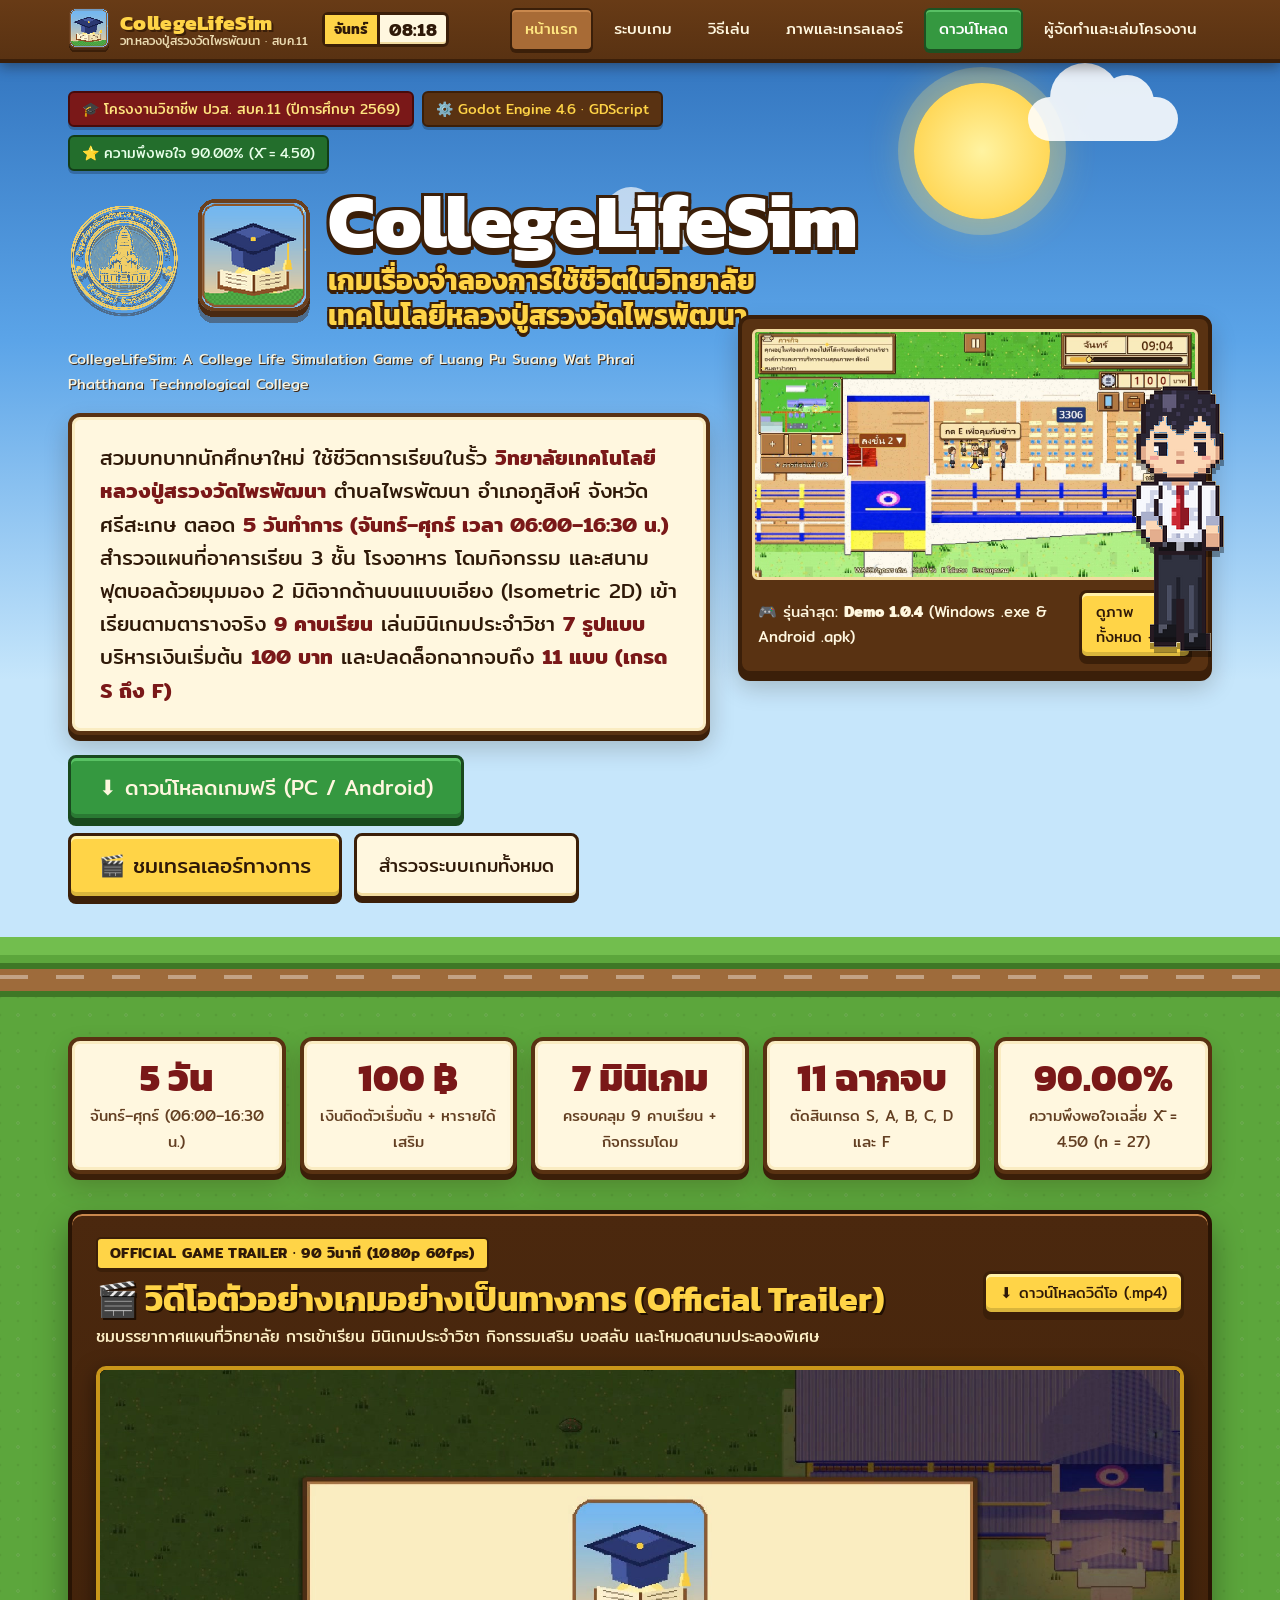
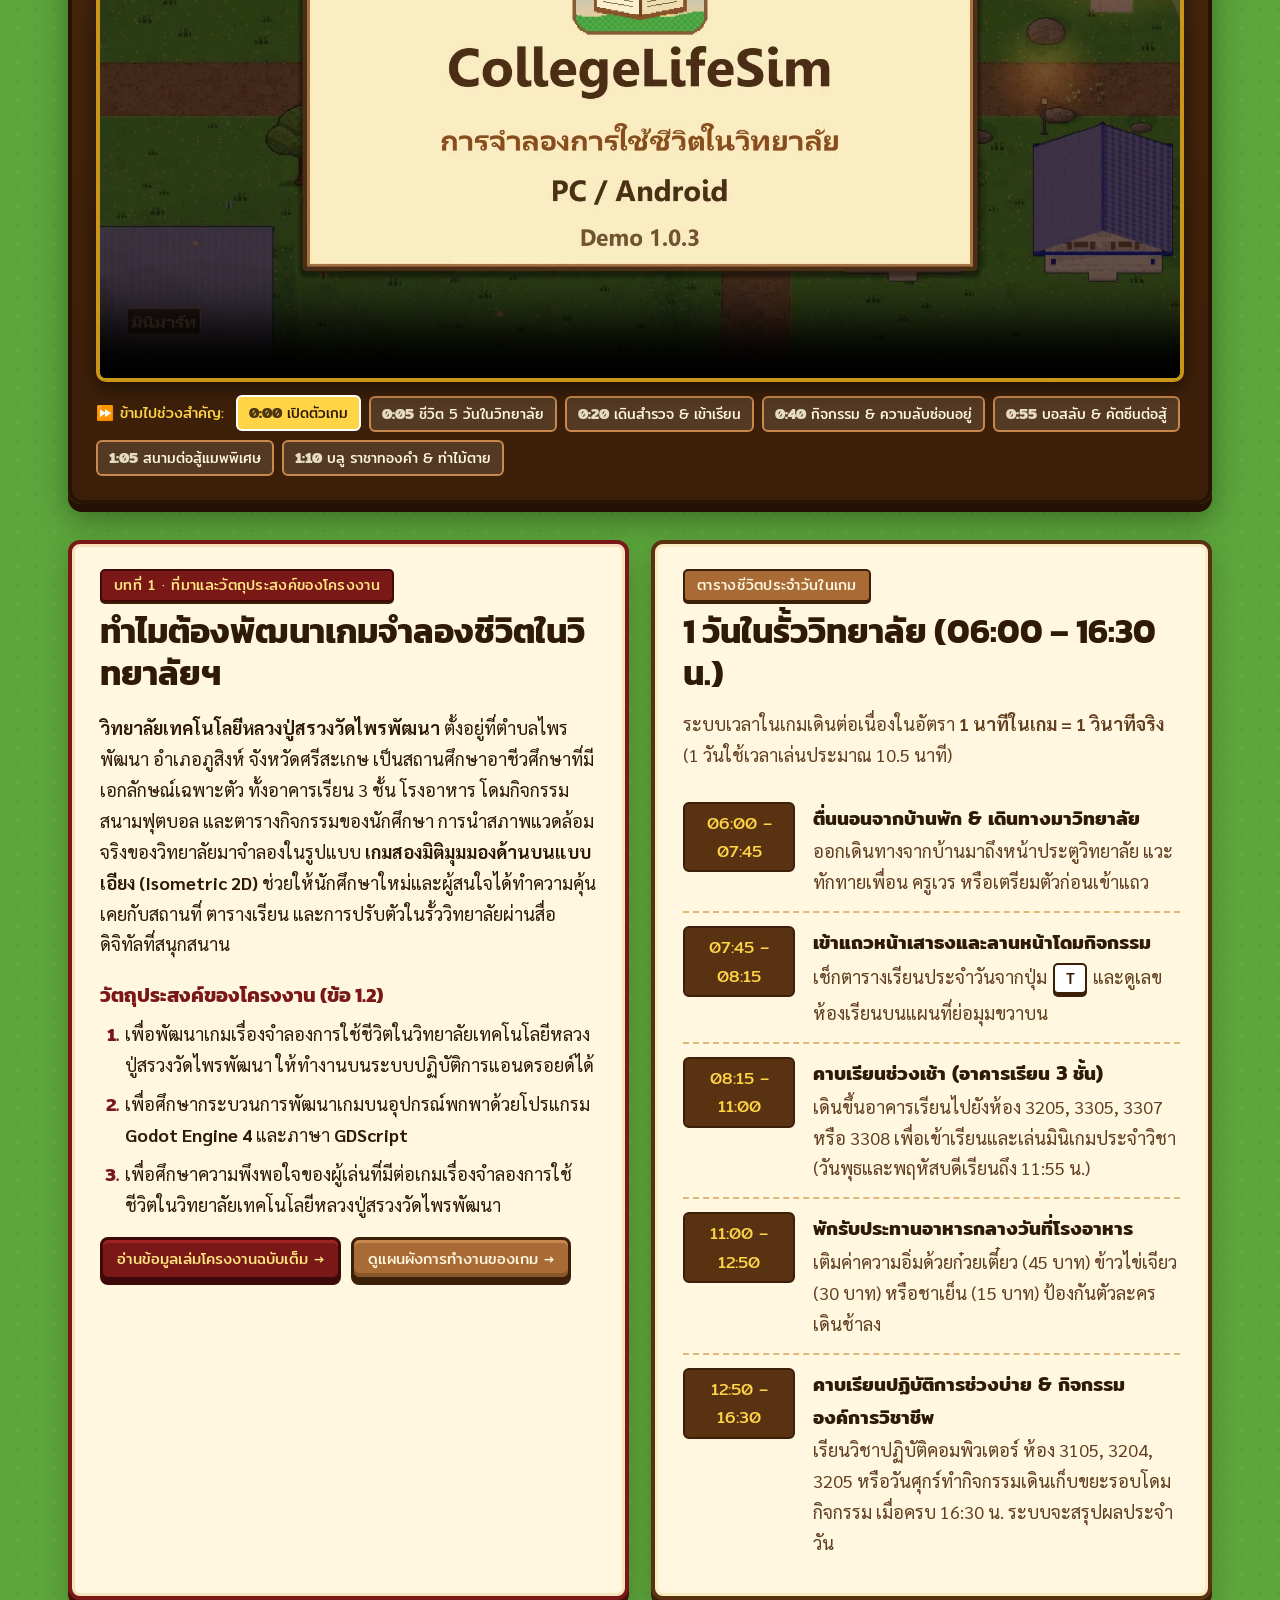
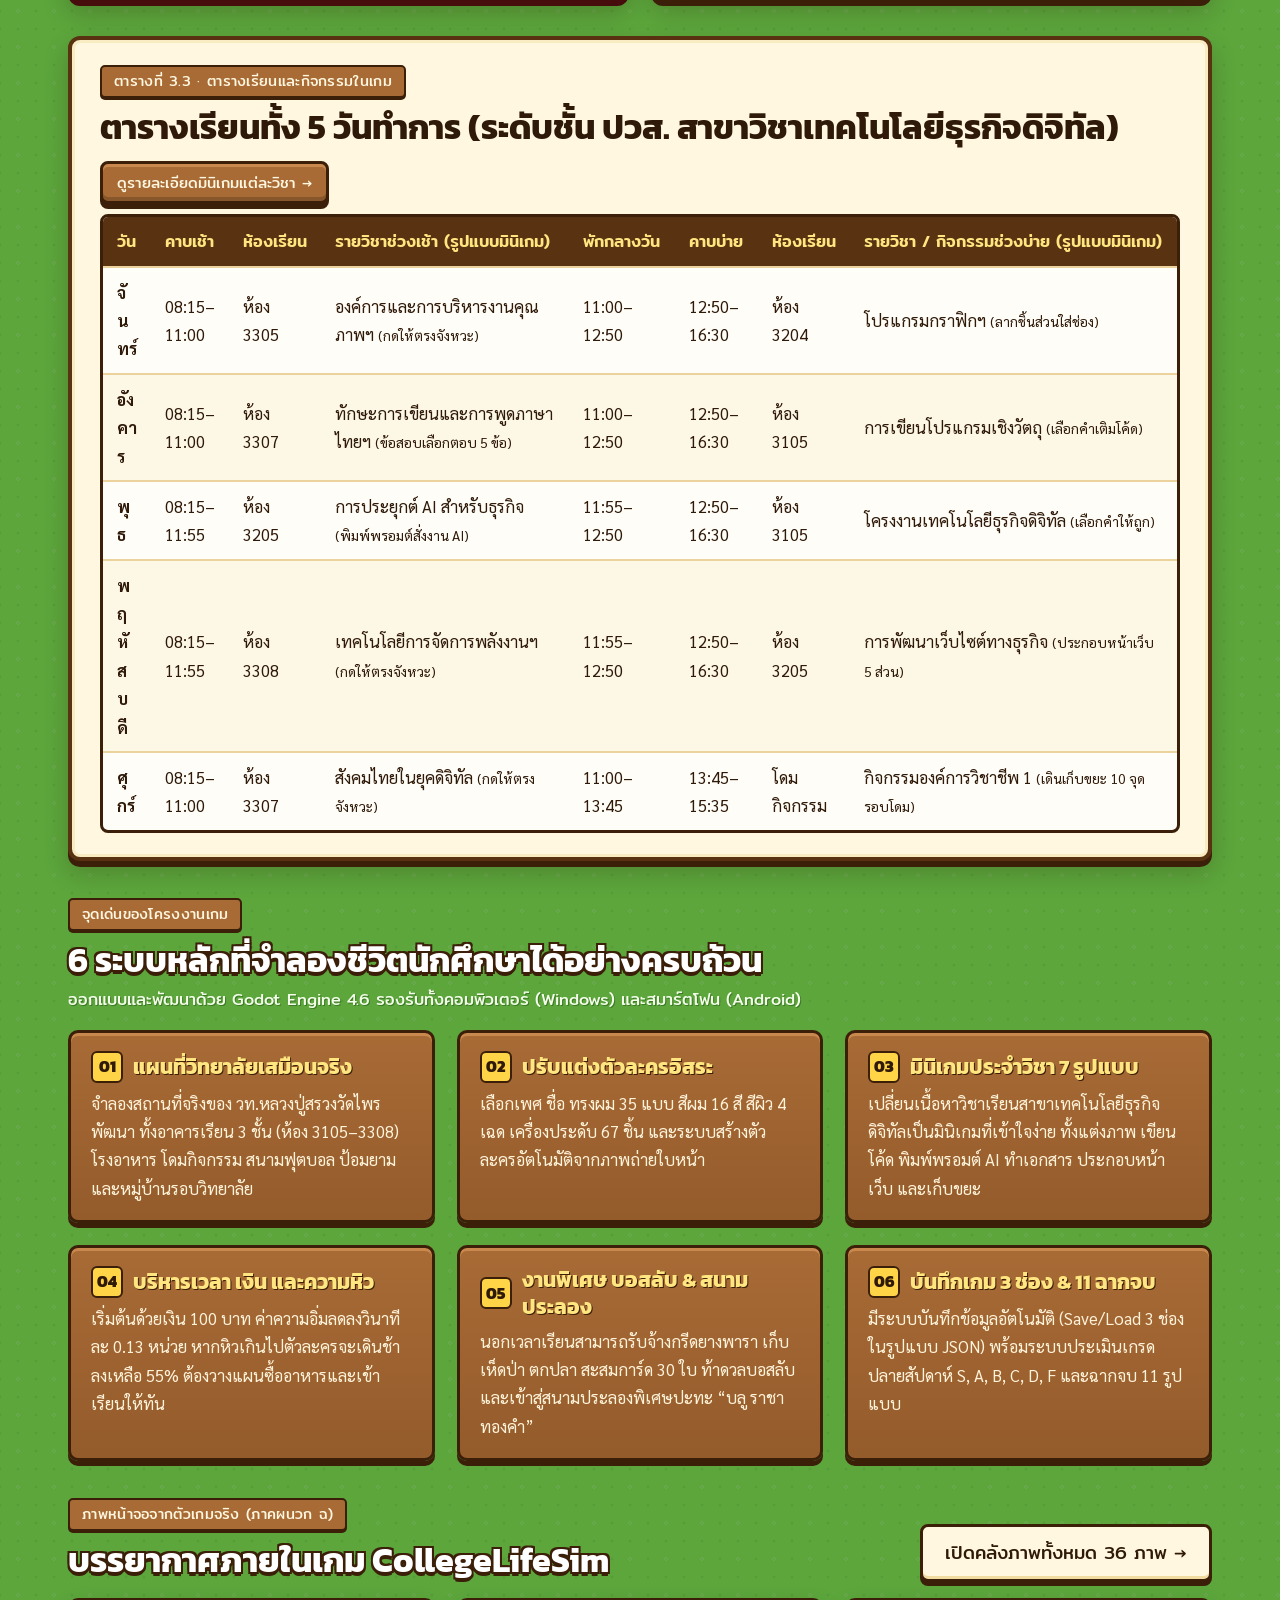
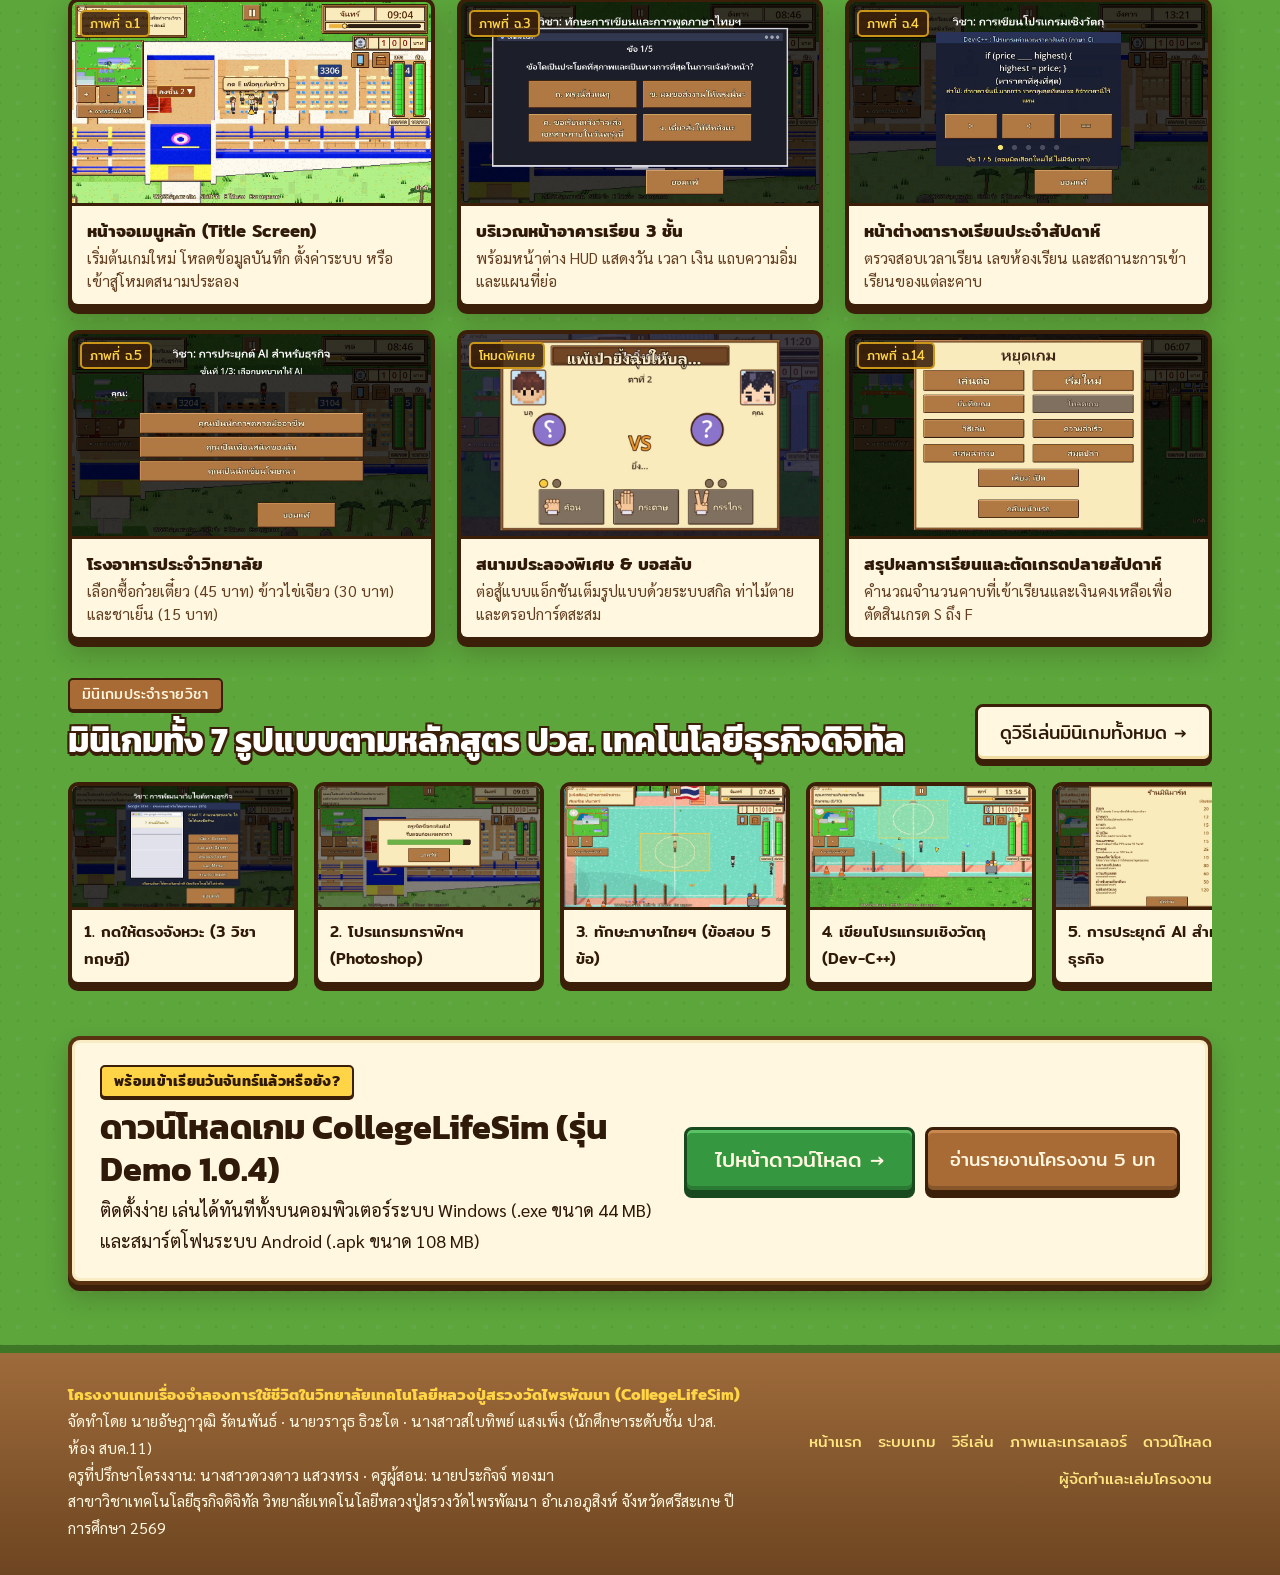
==== commit 12efc3ba: "Update website design, complete report book content, and embed official game trailer" ====
--- a/index.html
+++ b/index.html
@@ -1,143 +1,474 @@
 <!doctype html>
 <html lang="th">
 <head>
-<meta charset="utf-8">
-<meta name="viewport" content="width=device-width, initial-scale=1, viewport-fit=cover">
-<title>CollegeLifeSim เกมจำลองการใช้ชีวิตในวิทยาลัย</title>
-<meta name="claude:viewport-fit-sides" content="cover">
-<meta name="description" content="เกมจำลองชีวิตนักศึกษาวิทยาลัยเทคโนโลยีหลวงปู่สรวงวัดไพรพัฒนา 5 วัน เล่นฟรีบน Windows และ Android">
-<link rel="icon" href="images/favicon.png">
-<link rel="preconnect" href="https://fonts.googleapis.com"><link rel="preconnect" href="https://fonts.gstatic.com" crossorigin><link rel="stylesheet" href="https://fonts.googleapis.com/css2?family=Kanit:wght@700;800&family=Mitr:wght@400;500;600&family=Sarabun:wght@400;600&display=swap">
-<link rel="stylesheet" href="style.css">
+  <meta charset="utf-8">
+  <meta name="viewport" content="width=device-width, initial-scale=1">
+  <title>CollegeLifeSim — เกมเรื่องจำลองการใช้ชีวิตในวิทยาลัยเทคโนโลยีหลวงปู่สรวงวัดไพรพัฒนา</title>
+  <meta name="description" content="เว็บไซต์อย่างเป็นทางการ โครงงานเกมเรื่องจำลองการใช้ชีวิตในวิทยาลัยเทคโนโลยีหลวงปู่สรวงวัดไพรพัฒนา (CollegeLifeSim) พัฒนาด้วย Godot Engine 4 และภาษา GDScript สำหรับ Windows และ Android">
+  <link rel="icon" type="image/png" href="images/logo.png">
+  <link rel="preconnect" href="https://fonts.googleapis.com">
+  <link rel="preconnect" href="https://fonts.gstatic.com" crossorigin>
+  <link href="https://fonts.googleapis.com/css2?family=Kanit:wght@700;800&family=Mitr:wght@400;500;600&family=Sarabun:wght@400;600;700&display=swap" rel="stylesheet">
+  <link rel="stylesheet" href="style.css">
 </head>
 <body>
+
 <header class="topbar">
   <div class="wrap">
-    <a class="brand" href="index.html"><img src="images/logo.png" alt="" width="40" height="42"><b>CollegeLifeSim</b></a>
-    <div class="clock" aria-label="นาฬิกาในเกม 1 นาทีในเกมเท่ากับ 1 วินาทีจริง" title="นาฬิกาในเกม: 1 นาทีในเกม = 1 วินาทีจริง"><span class="day">จันทร์</span><span class="time">06:00</span></div>
-    <button class="menu-btn" type="button" aria-expanded="false" aria-controls="nav">เมนู</button>
-    <nav class="nav" id="nav" aria-label="เมนูหลัก"><a href="index.html" aria-current="page">หน้าแรก</a><a href="gameplay.html">ระบบเกม</a><a href="howto.html">วิธีเล่น</a><a href="gallery.html">ภาพในเกม</a><a href="download.html">ดาวน์โหลด</a><a href="about.html">ผู้จัดทำ</a></nav>
+    <a class="brand" href="index.html">
+      <img src="images/logo.png" width="42" height="42" alt="โลโก้เกม CollegeLifeSim">
+      <div class="brand-text">
+        <b>CollegeLifeSim</b>
+        <small>วท.หลวงปู่สรวงวัดไพรพัฒนา · สบค.11</small>
+      </div>
+    </a>
+    <div class="clock" title="เวลาในเกมจำลอง (1 นาทีในเกม = 1 วินาทีจริง)">
+      <span class="day">จันทร์</span>
+      <span class="time">08:15</span>
+    </div>
+    <button class="menu-btn" type="button" aria-expanded="false">☰ เมนู</button>
+    <nav class="nav" aria-label="เมนูหลัก">
+      <a href="index.html" aria-current="page">หน้าแรก</a>
+      <a href="gameplay.html">ระบบเกม</a>
+      <a href="howto.html">วิธีเล่น</a>
+      <a href="gallery.html">ภาพและเทรลเลอร์</a>
+      <a href="download.html" class="nav-cta">ดาวน์โหลด</a>
+      <a href="about.html">ผู้จัดทำและเล่มโครงงาน</a>
+    </nav>
   </div>
 </header>
-<main>
+
 <section class="hero">
   <div class="sun" aria-hidden="true"></div>
   <div class="cloud c1" aria-hidden="true"></div>
   <div class="cloud c2" aria-hidden="true"></div>
+
   <div class="wrap">
-    <div class="hero-text">
+    <div>
+      <div class="hero-badge-row">
+        <span class="badge maroon">🎓 โครงงานวิชาชีพ ปวส. สบค.11 (ปีการศึกษา 2569)</span>
+        <span class="badge">⚙️ Godot Engine 4.6 · GDScript</span>
+        <span class="badge green">⭐ ความพึงพอใจ 90.00% (X̄ = 4.50)</span>
+      </div>
+
       <div class="logo-row">
-        <img src="images/logo.png" alt="โลโก้เกม CollegeLifeSim หมวกบัณฑิตบนหนังสือ" width="360" height="378">
+        <img src="images/college-seal.png" width="96" height="96" alt="ตราประจำวิทยาลัยเทคโนโลยีหลวงปู่สรวงวัดไพรพัฒนา">
+        <img src="images/logo.png" width="104" height="104" alt="โลโก้เกม CollegeLifeSim">
         <div>
           <h1 class="game-title">CollegeLifeSim</h1>
-          <p class="game-sub">เกมจำลองการใช้ชีวิตในวิทยาลัย</p>
-        </div>
-      </div>
-      <div class="panel">
-        <p class="lead">ใช้ชีวิตเป็นนักศึกษา <em>วิทยาลัยเทคโนโลยีหลวงปู่สรวงวัดไพรพัฒนา</em> 1 สัปดาห์ เข้าแถว เข้าเรียน ทำมินิเกมประจำวิชา หาของกิน แล้วลุ้นเกรดตอนจบสัปดาห์!</p>
-      </div>
+          <p class="game-sub">เกมเรื่องจำลองการใช้ชีวิตในวิทยาลัยเทคโนโลยีหลวงปู่สรวงวัดไพรพัฒนา</p>
+        </div>
+      </div>
+
+      <p class="game-en-title">
+        CollegeLifeSim: A College Life Simulation Game of Luang Pu Suang Wat Phrai Phatthana Technological College
+      </p>
+
+      <div class="panel" style="margin-top: 16px;">
+        <p class="lead">
+          สวมบทบาทนักศึกษาใหม่ ใช้ชีวิตการเรียนในรั้ว <em>วิทยาลัยเทคโนโลยีหลวงปู่สรวงวัดไพรพัฒนา</em> ตำบลไพรพัฒนา อำเภอภูสิงห์ จังหวัดศรีสะเกษ ตลอด <em>5 วันทำการ (จันทร์–ศุกร์ เวลา 06:00–16:30 น.)</em> สำรวจแผนที่อาคารเรียน 3 ชั้น โรงอาหาร โดมกิจกรรม และสนามฟุตบอลด้วยมุมมอง 2 มิติจากด้านบนแบบเอียง (Isometric 2D) เข้าเรียนตามตารางจริง <em>9 คาบเรียน</em> เล่นมินิเกมประจำวิชา <em>7 รูปแบบ</em> บริหารเงินเริ่มต้น <em>100 บาท</em> และปลดล็อกฉากจบถึง <em>11 แบบ (เกรด S ถึง F)</em>
+        </p>
+      </div>
+
       <div class="hero-actions">
-        <a class="btn big green" href="download.html">ดาวน์โหลดฟรี</a>
-        <a class="btn big" href="howto.html">วิธีเล่น</a>
-      </div>
-    </div>
-    <img class="student" src="images/student.png" alt="ตัวละครนักศึกษาชายในชุดนักศึกษา" width="284" height="820">
+        <a class="btn green big" href="download.html">⬇ ดาวน์โหลดเกมฟรี (PC / Android)</a>
+        <a class="btn gold big" href="#trailer">🎬 ชมเทรลเลอร์ทางการ</a>
+        <a class="btn light" href="gameplay.html">สำรวจระบบเกมทั้งหมด</a>
+      </div>
+    </div>
+
+    <div class="hero-showcase">
+      <div class="hero-card">
+        <img class="preview-img" src="images/g01.jpg" width="1280" height="720" alt="หน้าจอเมนูหลักเกมจำลองการใช้ชีวิตในวิทยาลัยเทคโนโลยีหลวงปู่สรวงวัดไพรพัฒนา">
+        <div class="hero-card-caption">
+          <span>🎮 รุ่นล่าสุด: <b>Demo 1.0.4</b> (Windows .exe &amp; Android .apk)</span>
+          <a class="btn sm gold" href="gallery.html">ดูภาพทั้งหมด →</a>
+        </div>
+      </div>
+      <img class="student-float" src="images/student.png" width="92" height="130" alt="ตัวละครนักศึกษา">
+    </div>
   </div>
   <div class="ground" aria-hidden="true"></div>
 </section>
 
-<div class="ground-section">
+<main class="ground-section">
   <div class="wrap">
-    <div class="hud" role="list">
-      <div class="panel" role="listitem"><b>5 วัน</b><span>จันทร์ถึงศุกร์</span></div>
-      <div class="panel" role="listitem"><b>100 บาท</b><span>เงินเริ่มต้น</span></div>
-      <div class="panel" role="listitem"><b>7 แบบ</b><span>มินิเกมตามวิชาเรียน</span></div>
-      <div class="panel" role="listitem"><b>S – F</b><span>เกรดตอนจบสัปดาห์</span></div>
-    </div>
-
+
+    <!-- แถบสถิติหลักจากเล่มโครงงาน -->
+    <section class="hud" aria-label="ข้อมูลสำคัญของเกมและผลการวิจัย">
+      <div class="panel">
+        <b>5 วัน</b>
+        <span>จันทร์–ศุกร์ (06:00–16:30 น.)</span>
+      </div>
+      <div class="panel">
+        <b>100 ฿</b>
+        <span>เงินติดตัวเริ่มต้น + หารายได้เสริม</span>
+      </div>
+      <div class="panel">
+        <b>7 มินิเกม</b>
+        <span>ครอบคลุม 9 คาบเรียน + กิจกรรมโดม</span>
+      </div>
+      <div class="panel">
+        <b>11 ฉากจบ</b>
+        <span>ตัดสินเกรด S, A, B, C, D และ F</span>
+      </div>
+      <div class="panel">
+        <b>90.00%</b>
+        <span>ความพึงพอใจเฉลี่ย X̄ = 4.50 (n = 27)</span>
+      </div>
+    </section>
+
+    <!-- เทรลเลอร์ทางการของเกม -->
+    <section id="trailer" class="trailer-box" aria-labelledby="trailer-heading">
+      <div class="trailer-head">
+        <div>
+          <span class="label gold">OFFICIAL GAME TRAILER · 90 วินาที (1080p 60fps)</span>
+          <h2 id="trailer-heading">🎬 วิดีโอตัวอย่างเกมอย่างเป็นทางการ (Official Trailer)</h2>
+          <p>ชมบรรยากาศแผนที่วิทยาลัย การเข้าเรียน มินิเกมประจำวิชา กิจกรรมเสริม บอสลับ และโหมดสนามประลองพิเศษ</p>
+        </div>
+        <a class="btn gold sm" href="images/trailer.mp4" download="CollegeLifeSim_Official_Trailer.mp4">⬇ ดาวน์โหลดวิดีโอ (.mp4)</a>
+      </div>
+
+      <div class="video-stage">
+        <video id="trailer-video" controls preload="metadata" poster="images/trailer-poster.jpg" playsinline>
+          <source src="images/trailer.mp4" type="video/mp4">
+          เบราว์เซอร์ของคุณไม่รองรับการเล่นวิดีโอ HTML5 สามารถดาวน์โหลดไฟล์วิดีโอได้ที่ลิงก์ด้านบน
+        </video>
+      </div>
+
+      <div class="chapter-bar" aria-label="เลือกช่วงเวลาในเทรลเลอร์">
+        <span class="ch-label">⏩ ข้ามไปช่วงสำคัญ:</span>
+        <button type="button" class="ch-btn active" data-seek="0"><time>0:00</time>เปิดตัวเกม</button>
+        <button type="button" class="ch-btn" data-seek="5"><time>0:05</time>ชีวิต 5 วันในวิทยาลัย</button>
+        <button type="button" class="ch-btn" data-seek="20"><time>0:20</time>เดินสำรวจ &amp; เข้าเรียน</button>
+        <button type="button" class="ch-btn" data-seek="40"><time>0:40</time>กิจกรรม &amp; ความลับซ่อนอยู่</button>
+        <button type="button" class="ch-btn" data-seek="55"><time>0:55</time>บอสลับ &amp; คัตซีนต่อสู้</button>
+        <button type="button" class="ch-btn" data-seek="65"><time>1:05</time>สนามต่อสู้แมพพิเศษ</button>
+        <button type="button" class="ch-btn" data-seek="70"><time>1:10</time>บลู ราชาทองคำ &amp; ท่าไม้ตาย</button>
+      </div>
+    </section>
+
+    <!-- ภาพรวมโครงงาน + 1 วันในวิทยาลัย -->
+    <section class="grid-2">
+      <div class="panel maroon-frame">
+        <span class="label maroon">บทที่ 1 · ที่มาและวัตถุประสงค์ของโครงงาน</span>
+        <h2>ทำไมต้องพัฒนาเกมจำลองชีวิตในวิทยาลัยฯ</h2>
+        <p>
+          <strong>วิทยาลัยเทคโนโลยีหลวงปู่สรวงวัดไพรพัฒนา</strong> ตั้งอยู่ที่ตำบลไพรพัฒนา อำเภอภูสิงห์ จังหวัดศรีสะเกษ เป็นสถานศึกษาอาชีวศึกษาที่มีเอกลักษณ์เฉพาะตัว ทั้งอาคารเรียน 3 ชั้น โรงอาหาร โดมกิจกรรม สนามฟุตบอล และตารางกิจกรรมของนักศึกษา การนำสภาพแวดล้อมจริงของวิทยาลัยมาจำลองในรูปแบบ <strong>เกมสองมิติมุมมองด้านบนแบบเอียง (Isometric 2D)</strong> ช่วยให้นักศึกษาใหม่และผู้สนใจได้ทำความคุ้นเคยกับสถานที่ ตารางเรียน และการปรับตัวในรั้ววิทยาลัยผ่านสื่อดิจิทัลที่สนุกสนาน
+        </p>
+        <h3 style="font-family: var(--f-display); font-size: 20px; margin: 14px 0 6px; color: var(--maroon);">วัตถุประสงค์ของโครงงาน (ข้อ 1.2)</h3>
+        <ol class="steps">
+          <li>เพื่อพัฒนาเกมเรื่องจำลองการใช้ชีวิตในวิทยาลัยเทคโนโลยีหลวงปู่สรวงวัดไพรพัฒนา ให้ทำงานบนระบบปฏิบัติการแอนดรอยด์ได้</li>
+          <li>เพื่อศึกษากระบวนการพัฒนาเกมบนอุปกรณ์พกพาด้วยโปรแกรม <strong>Godot Engine 4</strong> และภาษา <strong>GDScript</strong></li>
+          <li>เพื่อศึกษาความพึงพอใจของผู้เล่นที่มีต่อเกมเรื่องจำลองการใช้ชีวิตในวิทยาลัยเทคโนโลยีหลวงปู่สรวงวัดไพรพัฒนา</li>
+        </ol>
+        <div style="margin-top: 16px; display: flex; gap: 10px; flex-wrap: wrap;">
+          <a class="btn sm maroon" href="about.html">อ่านข้อมูลเล่มโครงงานฉบับเต็ม →</a>
+          <a class="btn sm" href="howto.html">ดูแผนผังการทำงานของเกม →</a>
+        </div>
+      </div>
+
+      <div class="panel">
+        <span class="label">ตารางชีวิตประจำวันในเกม</span>
+        <h2>1 วันในรั้ววิทยาลัย (06:00 – 16:30 น.)</h2>
+        <p style="margin-top: 0; color: var(--ink-soft);">ระบบเวลาในเกมเดินต่อเนื่องในอัตรา <strong>1 นาทีในเกม = 1 วินาทีจริง</strong> (1 วันใช้เวลาเล่นประมาณ 10.5 นาที)</p>
+        <ol class="day-line">
+          <li>
+            <time>06:00 – 07:45</time>
+            <div>
+              <strong>ตื่นนอนจากบ้านพัก &amp; เดินทางมาวิทยาลัย</strong>
+              <p>ออกเดินทางจากบ้านมาถึงหน้าประตูวิทยาลัย แวะทักทายเพื่อน ครูเวร หรือเตรียมตัวก่อนเข้าแถว</p>
+            </div>
+          </li>
+          <li>
+            <time>07:45 – 08:15</time>
+            <div>
+              <strong>เข้าแถวหน้าเสาธงและลานหน้าโดมกิจกรรม</strong>
+              <p>เช็กตารางเรียนประจำวันจากปุ่ม <kbd>T</kbd> และดูเลขห้องเรียนบนแผนที่ย่อมุมขวาบน</p>
+            </div>
+          </li>
+          <li>
+            <time>08:15 – 11:00</time>
+            <div>
+              <strong>คาบเรียนช่วงเช้า (อาคารเรียน 3 ชั้น)</strong>
+              <p>เดินขึ้นอาคารเรียนไปยังห้อง 3205, 3305, 3307 หรือ 3308 เพื่อเข้าเรียนและเล่นมินิเกมประจำวิชา (วันพุธและพฤหัสบดีเรียนถึง 11:55 น.)</p>
+            </div>
+          </li>
+          <li>
+            <time>11:00 – 12:50</time>
+            <div>
+              <strong>พักรับประทานอาหารกลางวันที่โรงอาหาร</strong>
+              <p>เติมค่าความอิ่มด้วยก๋วยเตี๋ยว (45 บาท) ข้าวไข่เจียว (30 บาท) หรือชาเย็น (15 บาท) ป้องกันตัวละครเดินช้าลง</p>
+            </div>
+          </li>
+          <li>
+            <time>12:50 – 16:30</time>
+            <div>
+              <strong>คาบเรียนปฏิบัติการช่วงบ่าย &amp; กิจกรรมองค์การวิชาชีพ</strong>
+              <p>เรียนวิชาปฏิบัติคอมพิวเตอร์ ห้อง 3105, 3204, 3205 หรือวันศุกร์ทำกิจกรรมเดินเก็บขยะรอบโดมกิจกรรม เมื่อครบ 16:30 น. ระบบจะสรุปผลประจำวัน</p>
+            </div>
+          </li>
+        </ol>
+      </div>
+    </section>
+
+    <!-- ตารางเรียน 5 วันทำการ (ตรงตามตารางที่ 3.3 ในเล่มโครงงาน) -->
     <section class="panel">
-      <span class="label">เกมนี้คืออะไร</span>
-      <h2>ชีวิตนักศึกษา ที่ต้องจัดการเอง</h2>
-      <p>CollegeLifeSim เป็นเกมจำลองชีวิต 2 มิติ มุมมองจากด้านบน ผู้เล่นรับบทนักศึกษาที่ต้องใช้ชีวิตในวิทยาลัยเทคโนโลยีหลวงปู่สรวงวัดไพรพัฒนา ให้ครบ 5 วัน ต้องเข้าแถวให้ทัน เดินไปห้องเรียนตามตารางเรียนจริง ทำงานในคาบให้สำเร็จ ดูแลความหิวกับแรงของตัวละคร และใช้เงิน 100 บาทให้พอทั้งวัน</p>
-      <p>แผนที่ในเกมจำลองจากผังจริงของวิทยาลัย ทั้งอาคาร 3 โรงอาหาร มินิมาร์ท โดมกิจกรรม และจุดรถรับส่ง คนที่เรียนอยู่ที่นี่จะเห็นแล้วจำได้ทันที เล่นได้ทั้งบนคอมพิวเตอร์ Windows และมือถือ Android</p>
-    </section>
-
+      <div class="sec-head" style="margin-bottom: 10px;">
+        <div>
+          <span class="label">ตารางที่ 3.3 · ตารางเรียนและกิจกรรมในเกม</span>
+          <h2 style="color: var(--ink);">ตารางเรียนทั้ง 5 วันทำการ (ระดับชั้น ปวส. สาขาวิชาเทคโนโลยีธุรกิจดิจิทัล)</h2>
+        </div>
+        <a class="btn sm" href="gameplay.html#schedule">ดูรายละเอียดมินิเกมแต่ละวิชา →</a>
+      </div>
+      <div class="table-scroll">
+        <table>
+          <thead>
+            <tr>
+              <th>วัน</th>
+              <th>คาบเช้า</th>
+              <th>ห้องเรียน</th>
+              <th>รายวิชาช่วงเช้า (รูปแบบมินิเกม)</th>
+              <th>พักกลางวัน</th>
+              <th>คาบบ่าย</th>
+              <th>ห้องเรียน</th>
+              <th>รายวิชา / กิจกรรมช่วงบ่าย (รูปแบบมินิเกม)</th>
+            </tr>
+          </thead>
+          <tbody>
+            <tr>
+              <td><b>จันทร์</b></td>
+              <td>08:15–11:00</td>
+              <td>ห้อง 3305</td>
+              <td>องค์การและการบริหารงานคุณภาพฯ <small>(กดให้ตรงจังหวะ)</small></td>
+              <td>11:00–12:50</td>
+              <td>12:50–16:30</td>
+              <td>ห้อง 3204</td>
+              <td>โปรแกรมกราฟิกฯ <small>(ลากชิ้นส่วนใส่ช่อง)</small></td>
+            </tr>
+            <tr>
+              <td><b>อังคาร</b></td>
+              <td>08:15–11:00</td>
+              <td>ห้อง 3307</td>
+              <td>ทักษะการเขียนและการพูดภาษาไทยฯ <small>(ข้อสอบเลือกตอบ 5 ข้อ)</small></td>
+              <td>11:00–12:50</td>
+              <td>12:50–16:30</td>
+              <td>ห้อง 3105</td>
+              <td>การเขียนโปรแกรมเชิงวัตถุ <small>(เลือกคำเติมโค้ด)</small></td>
+            </tr>
+            <tr>
+              <td><b>พุธ</b></td>
+              <td>08:15–11:55</td>
+              <td>ห้อง 3205</td>
+              <td>การประยุกต์ AI สำหรับธุรกิจ <small>(พิมพ์พรอมต์สั่งงาน AI)</small></td>
+              <td>11:55–12:50</td>
+              <td>12:50–16:30</td>
+              <td>ห้อง 3105</td>
+              <td>โครงงานเทคโนโลยีธุรกิจดิจิทัล <small>(เลือกคำให้ถูก)</small></td>
+            </tr>
+            <tr>
+              <td><b>พฤหัสบดี</b></td>
+              <td>08:15–11:55</td>
+              <td>ห้อง 3308</td>
+              <td>เทคโนโลยีการจัดการพลังงานฯ <small>(กดให้ตรงจังหวะ)</small></td>
+              <td>11:55–12:50</td>
+              <td>12:50–16:30</td>
+              <td>ห้อง 3205</td>
+              <td>การพัฒนาเว็บไซต์ทางธุรกิจ <small>(ประกอบหน้าเว็บ 5 ส่วน)</small></td>
+            </tr>
+            <tr>
+              <td><b>ศุกร์</b></td>
+              <td>08:15–11:00</td>
+              <td>ห้อง 3307</td>
+              <td>สังคมไทยในยุคดิจิทัล <small>(กดให้ตรงจังหวะ)</small></td>
+              <td>11:00–13:45</td>
+              <td>13:45–15:35</td>
+              <td>โดมกิจกรรม</td>
+              <td>กิจกรรมองค์การวิชาชีพ 1 <small>(เดินเก็บขยะ 10 จุดรอบโดม)</small></td>
+            </tr>
+          </tbody>
+        </table>
+      </div>
+    </section>
+
+    <!-- จุดเด่น 6 ด้านของเกม -->
     <section>
-      <h2 class="on-grass">หนึ่งวันในวิทยาลัย</h2>
-      <div class="panel">
-        <ol class="day-line">
-          <li><time>06:00</time><div><strong>เริ่มวันใหม่</strong><p>เกมบันทึกให้อัตโนมัติทุกต้นวัน ดูภารกิจที่มุมซ้ายบนว่าวันนี้ต้องไปไหน</p></div></li>
-          <li><time>08:00</time><div><strong>เข้าแถวหน้าเสาธง</strong><p>ต้องไปถึงก่อน 8 โมง ถ้าสายจะถูกหักคะแนน</p></div></li>
-          <li><time>คาบเช้า</time><div><strong>เข้าห้องตามตารางเรียน</strong><p>เดินไปห้องที่ภารกิจบอก กดที่โต๊ะเรียนเพื่อเริ่มมินิเกมของวิชานั้น</p></div></li>
-          <li><time>พักเที่ยง</time><div><strong>หาอะไรกิน</strong><p>เวลาช่วงพักเที่ยงเดินช้าลง 2 เท่า แวะโรงอาหาร มินิมาร์ท หรือร้านชาได้</p></div></li>
-          <li><time>คาบบ่าย</time><div><strong>เรียนต่อให้ครบ</strong><p>ขาดเรียนเสียคะแนน ทำงานในคาบสำเร็จได้ 10 คะแนน</p></div></li>
-          <li><time>เลิกเรียน</time><div><strong>ขึ้นรถรับส่งกลับบ้าน</strong><p>รถรอแค่ 30 นาที ถ้าไม่ทันต้องจ่าย 10 บาทให้แม่มารับ</p></div></li>
-        </ol>
-      </div>
-    </section>
-
+      <div class="sec-head">
+        <div>
+          <span class="label">จุดเด่นของโครงงานเกม</span>
+          <h2 class="on-grass">6 ระบบหลักที่จำลองชีวิตนักศึกษาได้อย่างครบถ้วน</h2>
+          <p>ออกแบบและพัฒนาด้วย Godot Engine 4.6 รองรับทั้งคอมพิวเตอร์ (Windows) และสมาร์ตโฟน (Android)</p>
+        </div>
+      </div>
+      <div class="grid-3">
+        <div class="sign">
+          <div class="sign-head">
+            <span class="sign-num">01</span>
+            <h3>แผนที่วิทยาลัยเสมือนจริง</h3>
+          </div>
+          <p>จำลองสถานที่จริงของ วท.หลวงปู่สรวงวัดไพรพัฒนา ทั้งอาคารเรียน 3 ชั้น (ห้อง 3105–3308) โรงอาหาร โดมกิจกรรม สนามฟุตบอล ป้อมยาม และหมู่บ้านรอบวิทยาลัย</p>
+        </div>
+        <div class="sign">
+          <div class="sign-head">
+            <span class="sign-num">02</span>
+            <h3>ปรับแต่งตัวละครอิสระ</h3>
+          </div>
+          <p>เลือกเพศ ชื่อ ทรงผม 35 แบบ สีผม 16 สี สีผิว 4 เฉด เครื่องประดับ 67 ชิ้น และระบบสร้างตัวละครอัตโนมัติจากภาพถ่ายใบหน้า</p>
+        </div>
+        <div class="sign">
+          <div class="sign-head">
+            <span class="sign-num">03</span>
+            <h3>มินิเกมประจำวิชา 7 รูปแบบ</h3>
+          </div>
+          <p>เปลี่ยนเนื้อหาวิชาเรียนสาขาเทคโนโลยีธุรกิจดิจิทัลเป็นมินิเกมที่เข้าใจง่าย ทั้งแต่งภาพ เขียนโค้ด พิมพ์พรอมต์ AI ทำเอกสาร ประกอบหน้าเว็บ และเก็บขยะ</p>
+        </div>
+        <div class="sign">
+          <div class="sign-head">
+            <span class="sign-num">04</span>
+            <h3>บริหารเวลา เงิน และความหิว</h3>
+          </div>
+          <p>เริ่มต้นด้วยเงิน 100 บาท ค่าความอิ่มลดลงวินาทีละ 0.13 หน่วย หากหิวเกินไปตัวละครจะเดินช้าลงเหลือ 55% ต้องวางแผนซื้ออาหารและเข้าเรียนให้ทัน</p>
+        </div>
+        <div class="sign">
+          <div class="sign-head">
+            <span class="sign-num">05</span>
+            <h3>งานพิเศษ บอสลับ &amp; สนามประลอง</h3>
+          </div>
+          <p>นอกเวลาเรียนสามารถรับจ้างกรีดยางพารา เก็บเห็ดป่า ตกปลา สะสมการ์ด 30 ใบ ท้าดวลบอสลับ และเข้าสู่สนามประลองพิเศษปะทะ “บลู ราชาทองคำ”</p>
+        </div>
+        <div class="sign">
+          <div class="sign-head">
+            <span class="sign-num">06</span>
+            <h3>บันทึกเกม 3 ช่อง &amp; 11 ฉากจบ</h3>
+          </div>
+          <p>มีระบบบันทึกข้อมูลอัตโนมัติ (Save/Load 3 ช่องในรูปแบบ JSON) พร้อมระบบประเมินเกรดปลายสัปดาห์ S, A, B, C, D, F และฉากจบ 11 รูปแบบ</p>
+        </div>
+      </div>
+    </section>
+
+    <!-- ตัวอย่างภาพหน้าจอจริงจากเกม -->
     <section>
-      <div class="grid-2">
-        <a class="sign" href="howto.html#create" style="text-decoration:none"><h3>สร้างตัวละครได้ตามใจ</h3><p>ตั้งชื่อ เลือกเพศ ทรงผม สี ใบหน้า และของตกแต่ง</p></a>
-        <a class="sign" href="gameplay.html#minigames" style="text-decoration:none"><h3>มินิเกมตามวิชาเรียนจริง</h3><p>ตั้งแต่โปรแกรมกราฟิก เขียนโปรแกรม ไปจนถึง AI สำหรับธุรกิจ</p></a>
-        <a class="sign" href="gameplay.html#systems" style="text-decoration:none"><h3>จัดการเงิน แรง และความหิว</h3><p>หิวมากจะเดินช้าลงครึ่งหนึ่ง เดินนานเกินไปก็หมดแรง</p></a>
-        <a class="sign" href="gameplay.html#grades" style="text-decoration:none"><h3>สะสมฉากจบและความสำเร็จ</h3><p>สรุปคะแนนจาก 100 แล้วให้เกรด S ถึง F ตอนจบสัปดาห์</p></a>
-      </div>
-    </section>
-
+      <div class="sec-head">
+        <div>
+          <span class="label">ภาพหน้าจอจากตัวเกมจริง (ภาคผนวก ฉ)</span>
+          <h2 class="on-grass">บรรยากาศภายในเกม CollegeLifeSim</h2>
+        </div>
+        <a class="btn light" href="gallery.html">เปิดคลังภาพทั้งหมด 36 ภาพ →</a>
+      </div>
+      <div class="grid-3">
+        <figure class="shot">
+          <button type="button" data-zoom="images/g01.jpg" data-caption="ภาพที่ ฉ.1 หน้าจอเมนูหลักของเกม (Title Screen)">
+            <span class="fig-tag">ภาพที่ ฉ.1</span>
+            <img src="images/g01.jpg" width="1280" height="720" loading="lazy" alt="หน้าจอเมนูหลักของเกม">
+          </button>
+          <figcaption><b>หน้าจอเมนูหลัก (Title Screen)</b>เริ่มต้นเกมใหม่ โหลดข้อมูลบันทึก ตั้งค่าระบบ หรือเข้าสู่โหมดสนามประลอง</figcaption>
+        </figure>
+        <figure class="shot">
+          <button type="button" data-zoom="images/g03.jpg" data-caption="ภาพที่ ฉ.3 การเดินสำรวจบริเวณหน้าอาคารเรียนและลานหน้าเสาธง">
+            <span class="fig-tag">ภาพที่ ฉ.3</span>
+            <img src="images/g03.jpg" width="1280" height="720" loading="lazy" alt="บริเวณหน้าอาคารเรียนและลานหน้าเสาธง">
+          </button>
+          <figcaption><b>บริเวณหน้าอาคารเรียน 3 ชั้น</b>พร้อมหน้าต่าง HUD แสดงวัน เวลา เงิน แถบความอิ่ม และแผนที่ย่อ</figcaption>
+        </figure>
+        <figure class="shot">
+          <button type="button" data-zoom="images/g04.jpg" data-caption="ภาพที่ ฉ.4 หน้าต่างตารางเรียนประจำสัปดาห์ (กดปุ่ม T)">
+            <span class="fig-tag">ภาพที่ ฉ.4</span>
+            <img src="images/g04.jpg" width="1280" height="720" loading="lazy" alt="หน้าต่างตารางเรียนประจำสัปดาห์">
+          </button>
+          <figcaption><b>หน้าต่างตารางเรียนประจำสัปดาห์</b>ตรวจสอบเวลาเรียน เลขห้องเรียน และสถานะการเข้าเรียนของแต่ละคาบ</figcaption>
+        </figure>
+        <figure class="shot">
+          <button type="button" data-zoom="images/g05.jpg" data-caption="ภาพที่ ฉ.5 หน้าต่างร้านอาหารภายในโรงอาหารของวิทยาลัย">
+            <span class="fig-tag">ภาพที่ ฉ.5</span>
+            <img src="images/g05.jpg" width="1280" height="720" loading="lazy" alt="ร้านอาหารภายในโรงอาหาร">
+          </button>
+          <figcaption><b>โรงอาหารประจำวิทยาลัย</b>เลือกซื้อก๋วยเตี๋ยว (45 บาท) ข้าวไข่เจียว (30 บาท) และชาเย็น (15 บาท)</figcaption>
+        </figure>
+        <figure class="shot">
+          <button type="button" data-zoom="images/boss-blue.jpg" data-caption="โหมดสนามประลองพิเศษ — ปะทะ บลู ราชาทองคำ (LV.99)">
+            <span class="fig-tag">โหมดพิเศษ</span>
+            <img src="images/boss-blue.jpg" width="1280" height="720" loading="lazy" alt="โหมดสนามประลองพิเศษ บลู ราชาทองคำ">
+          </button>
+          <figcaption><b>สนามประลองพิเศษ &amp; บอสลับ</b>ต่อสู้แบบแอ็กชันเต็มรูปแบบด้วยระบบสกิล ท่าไม้ตาย และดรอปการ์ดสะสม</figcaption>
+        </figure>
+        <figure class="shot">
+          <button type="button" data-zoom="images/g14.jpg" data-caption="ภาพที่ ฉ.14 หน้าจอสรุปผลการเรียนและประเมินเกรดเมื่อจบสัปดาห์">
+            <span class="fig-tag">ภาพที่ ฉ.14</span>
+            <img src="images/g14.jpg" width="1280" height="720" loading="lazy" alt="หน้าจอสรุปผลการเรียนและเกรดเมื่อจบสัปดาห์">
+          </button>
+          <figcaption><b>สรุปผลการเรียนและตัดเกรดปลายสัปดาห์</b>คำนวณจำนวนคาบที่เข้าเรียนและเงินคงเหลือเพื่อตัดสินเกรด S ถึง F</figcaption>
+        </figure>
+      </div>
+    </section>
+
+    <!-- แถบเลื่อนดูมินิเกมทั้ง 7 วิชา -->
     <section>
-      <h2 class="on-grass">ภาพจากในเกม</h2>
-      <div class="grid-3">
-        <figure class="shot">
-  <button type="button" data-zoom="images/shot3.jpg" data-caption="เดินสำรวจวิทยาลัย" aria-label="ดูภาพใหญ่: เดินสำรวจวิทยาลัย"><img src="images/shot3.jpg" alt="เดินสำรวจวิทยาลัย" width="1280" height="720" loading="lazy"></button>
-  <figcaption><b>เดินสำรวจวิทยาลัย</b>ภารกิจ แผนที่ย่อ เวลา เงิน แรงและความหิว อยู่บนจอครบ</figcaption>
-</figure>
-        <figure class="shot">
-  <button type="button" data-zoom="images/g08.jpg" data-caption="เข้าแถวหน้าเสาธง" aria-label="ดูภาพใหญ่: เข้าแถวหน้าเสาธง"><img src="images/g08.jpg" alt="เข้าแถวหน้าเสาธง" width="1280" height="720" loading="lazy"></button>
-  <figcaption><b>เข้าแถวหน้าเสาธง</b>มาให้ทันก่อน 08.00 น. ทุกเช้า</figcaption>
-</figure>
-        <figure class="shot">
-  <button type="button" data-zoom="images/shot6.jpg" data-caption="สรุปผลจบสัปดาห์" aria-label="ดูภาพใหญ่: สรุปผลจบสัปดาห์"><img src="images/shot6.jpg" alt="สรุปผลจบสัปดาห์" width="1280" height="720" loading="lazy"></button>
-  <figcaption><b>สรุปผลจบสัปดาห์</b>คะแนนรวม เกรด และผลรายวิชาของแต่ละวัน</figcaption>
-</figure>
-      </div>
-    </section>
-
-    <section>
-      <h2 class="on-grass">มินิเกมในคาบเรียน</h2>
-      <div class="mini-strip">
-        <a href="gameplay.html#minigames"><img src="images/g02.jpg" alt="มินิเกมกดให้ตรงจังหวะ" width="1280" height="720" loading="lazy"><span>กดให้ตรงจังหวะ</span></a>
-        <a href="gameplay.html#minigames"><img src="images/shot4.jpg" alt="มินิเกมลากชิ้นส่วนใส่ช่อง" width="1280" height="720" loading="lazy"><span>ลากชิ้นส่วนใส่ช่อง</span></a>
-        <a href="gameplay.html#minigames"><img src="images/g03.jpg" alt="มินิเกมข้อสอบเลือกตอบ" width="1280" height="720" loading="lazy"><span>ข้อสอบเลือกตอบ</span></a>
-        <a href="gameplay.html#minigames"><img src="images/g04.jpg" alt="มินิเกมเลือกคำให้ถูก" width="1280" height="720" loading="lazy"><span>เลือกคำให้ถูก</span></a>
-        <a href="gameplay.html#minigames"><img src="images/g05.jpg" alt="มินิเกมพิมพ์พรอมต์" width="1280" height="720" loading="lazy"><span>พิมพ์พรอมต์ AI</span></a>
-        <a href="gameplay.html#minigames"><img src="images/g06.jpg" alt="มินิเกมประกอบหน้าเว็บ" width="1280" height="720" loading="lazy"><span>ประกอบหน้าเว็บ</span></a>
-        <a href="gameplay.html#minigames"><img src="images/g09.jpg" alt="กิจกรรมเก็บขยะ" width="1280" height="720" loading="lazy"><span>เก็บขยะรอบโดม</span></a>
-        <a class="more-tile" href="gameplay.html#minigames"><span>ดูรายละเอียดมินิเกมทั้ง 7 แบบ</span></a>
-      </div>
-      <p class="more" style="margin-top:16px"><a class="btn light" href="gallery.html">ดูภาพทั้งหมด</a></p>
-    </section>
-
+      <div class="sec-head">
+        <div>
+          <span class="label">มินิเกมประจำรายวิชา</span>
+          <h2 class="on-grass">มินิเกมทั้ง 7 รูปแบบตามหลักสูตร ปวส. เทคโนโลยีธุรกิจดิจิทัล</h2>
+        </div>
+        <a class="btn light" href="gameplay.html#minigames">ดูวิธีเล่นมินิเกมทั้งหมด →</a>
+      </div>
+      <div class="mini-strip" aria-label="มินิเกมประจำวิชาทั้ง 7 รูปแบบ">
+        <a href="gameplay.html#minigames"><img src="images/g06.jpg" width="640" height="360" loading="lazy" alt="มินิเกมกดให้ตรงจังหวะ"><span>1. กดให้ตรงจังหวะ (3 วิชาทฤษฎี)</span></a>
+        <a href="gameplay.html#minigames"><img src="images/g07.jpg" width="640" height="360" loading="lazy" alt="มินิเกมโปรแกรมกราฟิก"><span>2. โปรแกรมกราฟิกฯ (Photoshop)</span></a>
+        <a href="gameplay.html#minigames"><img src="images/g08.jpg" width="640" height="360" loading="lazy" alt="มินิเกมภาษาไทย"><span>3. ทักษะภาษาไทยฯ (ข้อสอบ 5 ข้อ)</span></a>
+        <a href="gameplay.html#minigames"><img src="images/g09.jpg" width="640" height="360" loading="lazy" alt="มินิเกมเขียนโปรแกรมเชิงวัตถุ"><span>4. เขียนโปรแกรมเชิงวัตถุ (Dev-C++)</span></a>
+        <a href="gameplay.html#minigames"><img src="images/g10.jpg" width="640" height="360" loading="lazy" alt="มินิเกมการประยุกต์ AI"><span>5. การประยุกต์ AI สำหรับธุรกิจ</span></a>
+        <a href="gameplay.html#minigames"><img src="images/g11.jpg" width="640" height="360" loading="lazy" alt="มินิเกมโครงงานเทคโนโลยีธุรกิจดิจิทัล"><span>6. โครงงานฯ (Microsoft Word)</span></a>
+        <a href="gameplay.html#minigames"><img src="images/g12.jpg" width="640" height="360" loading="lazy" alt="มินิเกมการพัฒนาเว็บไซต์ทางธุรกิจ"><span>7. พัฒนาเว็บไซต์ฯ (Google Sites)</span></a>
+        <a href="gameplay.html#minigames"><img src="images/g13.jpg" width="640" height="360" loading="lazy" alt="กิจกรรมองค์การวิชาชีพ 1"><span>+ กิจกรรมองค์การวิชาชีพ (โดม)</span></a>
+      </div>
+    </section>
+
+    <!-- แถบเชิญชวนดาวน์โหลด -->
     <section class="panel cta-band">
-      <div><h2>พร้อมเปิดเทอมหรือยัง?</h2><p>ดาวน์โหลดฟรี Demo 1.0.4 สำหรับ Windows และ Android</p></div>
-      <a class="btn big green" href="download.html">ไปหน้าดาวน์โหลด</a>
-    </section>
+      <div>
+        <span class="label gold">พร้อมเข้าเรียนวันจันทร์แล้วหรือยัง?</span>
+        <h2>ดาวน์โหลดเกม CollegeLifeSim (รุ่น Demo 1.0.4)</h2>
+        <p>ติดตั้งง่าย เล่นได้ทันทีทั้งบนคอมพิวเตอร์ระบบ Windows (.exe ขนาด 44 MB) และสมาร์ตโฟนระบบ Android (.apk ขนาด 108 MB)</p>
+      </div>
+      <div style="display: flex; gap: 10px; flex-wrap: wrap;">
+        <a class="btn green big" href="download.html">ไปหน้าดาวน์โหลด →</a>
+        <a class="btn" href="about.html">อ่านรายงานโครงงาน 5 บท</a>
+      </div>
+    </section>
+
   </div>
-</div>
-<div class="lightbox" id="lightbox" hidden role="dialog" aria-modal="true" aria-label="ดูภาพขยาย">
-  <button class="btn light close" type="button">ปิด</button>
-  <figure><img src="" alt=""><figcaption></figcaption>
-    <div class="nav-arrows"><button class="btn light prev" type="button">ก่อนหน้า</button><button class="btn light next" type="button">ถัดไป</button></div>
+</main>
+
+<div class="lightbox" id="lightbox" role="dialog" aria-modal="true" aria-label="ภาพขนาดใหญ่" hidden>
+  <button type="button" class="btn light close">✕ ปิด (Esc)</button>
+  <figure>
+    <img src="images/g01.jpg" alt="">
+    <figcaption></figcaption>
+    <div class="nav-arrows">
+      <button type="button" class="btn light prev">← ภาพก่อนหน้า</button>
+      <button type="button" class="btn light next">ภาพถัดไป →</button>
+    </div>
   </figure>
 </div>
-</main>
+
 <footer>
   <div class="wrap">
-    <div><b>CollegeLifeSim</b> · เกมจำลองการใช้ชีวิตในวิทยาลัยเทคโนโลยีหลวงปู่สรวงวัดไพรพัฒนา · Demo 1.0.4</div>
-    <div>โครงงานนักศึกษา ปวส. สาขาวิชาเทคโนโลยีธุรกิจดิจิทัล ห้อง สบค.11 · วิทยาลัยเทคโนโลยีหลวงปู่สรวงวัดไพรพัฒนา ต.ไพรพัฒนา อ.ภูสิงห์ จ.ศรีสะเกษ</div>
-    <div>ผู้จัดทำ: นายอัษฎาวุฒิ รัตนพันธ์ · นายวราวุธ ธิวะโต · นางสาวสใบทิพย์ แสงเพ็ง</div>
+    <div>
+      <b>โครงงานเกมเรื่องจำลองการใช้ชีวิตในวิทยาลัยเทคโนโลยีหลวงปู่สรวงวัดไพรพัฒนา (CollegeLifeSim)</b><br>
+      จัดทำโดย นายอัษฎาวุฒิ รัตนพันธ์ · นายวราวุธ ธิวะโต · นางสาวสใบทิพย์ แสงเพ็ง (นักศึกษาระดับชั้น ปวส. ห้อง สบค.11)<br>
+      ครูที่ปรึกษาโครงงาน: นางสาวดวงดาว แสวงทรง · ครูผู้สอน: นายประกิจจ์ ทองมา<br>
+      สาขาวิชาเทคโนโลยีธุรกิจดิจิทัล วิทยาลัยเทคโนโลยีหลวงปู่สรวงวัดไพรพัฒนา อำเภอภูสิงห์ จังหวัดศรีสะเกษ ปีการศึกษา 2569
+    </div>
+    <div class="footer-links">
+      <a href="index.html">หน้าแรก</a>
+      <a href="gameplay.html">ระบบเกม</a>
+      <a href="howto.html">วิธีเล่น</a>
+      <a href="gallery.html">ภาพและเทรลเลอร์</a>
+      <a href="download.html">ดาวน์โหลด</a>
+      <a href="about.html">ผู้จัดทำและเล่มโครงงาน</a>
+    </div>
   </div>
 </footer>
-<script src="site.js"></script>
+
+<script src="site.js" defer></script>
 </body>
 </html>
--- a/style.css
+++ b/style.css
@@ -1,397 +1,1335 @@
-/* Layout: เหมือนหน้าจอเกม — ท้องฟ้าด้านบน แผงครีมขอบไม้ ปุ่มไม้ และพื้นหญ้า/ถนนดินด้านล่าง
-   ธีมเดียว (กลางวันในเกม) ตั้งใจไม่ทำโหมดมืด เพื่อให้หน้าตาตรงกับเกม */
+/* ==========================================================================
+   CollegeLifeSim — Official Project & Game Website Design System
+   วิทยาลัยเทคโนโลยีหลวงปู่สรวงวัดไพรพัฒนา · สาขาวิชาเทคโนโลยีธุรกิจดิจิทัล (ปวส. สบค.11)
+   ========================================================================== */
+
 :root {
-  --sky-top: #5ca8ec;
-  --sky-low: #b9def8;
-  --cream: #fff4d6;
-  --cream-2: #fbe8b8;
-  --wood: #b07440;
-  --wood-hi: #c98a52;
-  --wood-dark: #6b3f1d;
-  --ink: #3f230e;
-  --ink-soft: #6e4a2c;
-  --gold: #ffd54a;
-  --red: #c4372b;
-  --grass: #6db34a;
-  --grass-dark: #4c8b34;
-  --dirt: #b98656;
-  --green-bar: #3fb04a;
+  /* Sky & Campus Atmosphere */
+  --sky-top: #2c6db8;
+  --sky-mid: #5ba4e8;
+  --sky-low: #c6e6fb;
+  --grass: #5ca63c;
+  --grass-hi: #72be4e;
+  --grass-dark: #3e7826;
+  --dirt: #9e6b3b;
+  --dirt-dark: #6d4520;
+
+  /* Game HUD Wood & Parchment Palette */
+  --cream: #fff7df;
+  --cream-2: #faecc2;
+  --cream-3: #f1dba0;
+  --wood: #a86b36;
+  --wood-hi: #c9884d;
+  --wood-dark: #593212;
+  --wood-deep: #3b1f09;
+
+  /* Report Book Maroon & Gold Accents */
+  --maroon: #7a1818;
+  --maroon-hi: #9e2424;
+  --red: #bf2c20;
+  --gold: #ffd447;
+  --gold-hi: #ffe680;
+  --gold-dark: #c9961a;
+
+  /* Typography & Ink */
+  --ink: #2f1908;
+  --ink-soft: #633f22;
+  --ink-muted: #875d39;
+  --green-bar: #35a845;
+  --blue-tag: #246eb9;
   --white: #ffffff;
-  --f-display: "Kanit", "Sarabun", "Leelawadee UI", Tahoma, sans-serif;
-  --f-ui: "Mitr", "Kanit", "Leelawadee UI", Tahoma, sans-serif;
+
+  --f-display: "Kanit", "Mitr", "Sarabun", sans-serif;
+  --f-ui: "Mitr", "Kanit", "Sarabun", sans-serif;
   --f-body: "Sarabun", "Leelawadee UI", Tahoma, sans-serif;
+  --f-mono: "JetBrains Mono", Consolas, monospace;
+
+  --shadow-card: 0 6px 0 var(--wood-deep), 0 12px 24px rgba(35, 18, 5, 0.22);
+  --shadow-sm: 0 4px 0 var(--wood-deep);
   color-scheme: light;
 }
 
 * { box-sizing: border-box; }
 html { scroll-behavior: smooth; }
-@media (prefers-reduced-motion: reduce) { html { scroll-behavior: auto; } *, *::before, *::after { animation: none !important; transition: none !important; } }
+@media (prefers-reduced-motion: reduce) {
+  html { scroll-behavior: auto; }
+  *, *::before, *::after { animation: none !important; transition: none !important; }
+}
 
 body {
   margin: 0;
   font-family: var(--f-body);
   font-size: 18px;
-  line-height: 1.7;
+  line-height: 1.72;
   color: var(--ink);
-  background: linear-gradient(180deg, var(--sky-top) 0, var(--sky-low) 620px, var(--sky-low) 100%);
-  background-color: var(--sky-low);
+  background: linear-gradient(180deg, var(--sky-top) 0%, var(--sky-mid) 340px, var(--sky-low) 680px);
+  background-color: var(--grass);
   min-height: 100vh;
   display: flex;
   flex-direction: column;
 }
-body::before { content: ""; position: fixed; inset: 0 0 auto; height: env(safe-area-inset-top, 0px); z-index: 10; background: var(--wood-dark); }
-
-img { max-width: 100%; height: auto; }
+
+img, video { max-width: 100%; height: auto; display: block; }
 [hidden] { display: none !important; }
-a { color: var(--red); }
+a { color: var(--red); text-decoration-thickness: 2px; text-underline-offset: 3px; }
+a:hover { color: var(--maroon); }
 a:focus-visible, button:focus-visible { outline: 3px solid var(--gold); outline-offset: 3px; }
 
 .wrap {
   width: 100%;
-  max-width: 1120px;
+  max-width: 1180px;
   margin: 0 auto;
-  padding-left: max(16px, env(safe-area-inset-left, 0px));
-  padding-right: max(16px, env(safe-area-inset-right, 0px));
-}
-
-/* ---------- แถบบน (เหมือน HUD ในเกม) ---------- */
+  padding-left: max(18px, env(safe-area-inset-left, 0px));
+  padding-right: max(18px, env(safe-area-inset-right, 0px));
+}
+
+/* ---------- TOPBAR (GAME HUD BAR) ---------- */
 .topbar {
   position: sticky;
-  top: env(safe-area-inset-top, 0px);
-  z-index: 20;
-  background: var(--wood-dark);
-  border-bottom: 4px solid #4a2a12;
-  box-shadow: 0 4px 0 rgba(63, 35, 14, .25);
-}
-.topbar .wrap { display: flex; align-items: center; gap: 14px; padding-block: 8px; }
-.brand { display: flex; align-items: center; gap: 10px; text-decoration: none; color: var(--cream); flex-shrink: 0; }
-.brand img { width: 40px; height: auto; image-rendering: pixelated; }
-.brand b { font-family: var(--f-display); font-weight: 800; font-size: 22px; letter-spacing: .3px; }
-.nav { display: flex; gap: 6px; flex-wrap: wrap; margin-left: auto; }
+  top: 0;
+  z-index: 40;
+  background: linear-gradient(180deg, #683b16 0%, var(--wood-dark) 100%);
+  border-bottom: 4px solid var(--wood-deep);
+  box-shadow: 0 4px 12px rgba(25, 12, 3, 0.38);
+}
+.topbar .wrap {
+  display: flex;
+  align-items: center;
+  gap: 14px;
+  padding-block: 8px;
+}
+.brand {
+  display: flex;
+  align-items: center;
+  gap: 10px;
+  text-decoration: none;
+  color: var(--cream);
+  flex-shrink: 0;
+}
+.brand img {
+  width: 42px;
+  height: 42px;
+  object-fit: contain;
+  image-rendering: pixelated;
+  filter: drop-shadow(0 2px 0 var(--wood-deep));
+}
+.brand-text { display: flex; flex-direction: column; line-height: 1.1; }
+.brand b {
+  font-family: var(--f-display);
+  font-weight: 800;
+  font-size: 21px;
+  letter-spacing: 0.3px;
+  color: var(--gold);
+  text-shadow: 2px 2px 0 var(--wood-deep);
+}
+.brand small {
+  font-family: var(--f-ui);
+  font-size: 12px;
+  color: var(--cream-2);
+  opacity: 0.92;
+}
+
+.clock {
+  display: flex;
+  align-items: stretch;
+  flex-shrink: 0;
+  border: 3px solid var(--wood-deep);
+  background: var(--cream);
+  border-radius: 6px;
+  font-family: var(--f-ui);
+  color: var(--ink);
+  line-height: 1;
+  font-variant-numeric: tabular-nums;
+  box-shadow: inset 0 -2px 0 var(--cream-3);
+}
+.clock span { padding: 6px 9px; display: flex; align-items: center; }
+.clock .day {
+  border-right: 3px solid var(--wood-deep);
+  font-size: 14px;
+  background: var(--gold);
+  font-weight: 600;
+}
+.clock .time { font-size: 17px; min-width: 62px; justify-content: center; font-weight: 600; }
+
+.nav {
+  display: flex;
+  gap: 6px;
+  flex-wrap: wrap;
+  margin-left: auto;
+  align-items: center;
+}
 .nav a {
-  font-family: var(--f-ui); font-size: 16px; text-decoration: none;
-  color: var(--cream); padding: 6px 12px; border: 2px solid transparent; border-radius: 4px;
-}
-.nav a:hover { border-color: var(--wood-hi); }
-.nav a[aria-current="page"] { background: var(--wood); border-color: #4a2a12; box-shadow: inset 0 -3px 0 rgba(0,0,0,.18); }
-.clock {
-  display: flex; align-items: stretch; flex-shrink: 0;
-  border: 3px solid #4a2a12; background: var(--cream); border-radius: 4px;
-  font-family: var(--f-ui); color: var(--ink); line-height: 1; font-variant-numeric: tabular-nums;
-}
-.clock span { padding: 6px 8px; display: flex; align-items: center; }
-.clock .day { border-right: 3px solid #4a2a12; font-size: 14px; }
-.clock .time { font-size: 18px; min-width: 62px; justify-content: center; }
+  font-family: var(--f-ui);
+  font-size: 15.5px;
+  text-decoration: none;
+  color: var(--cream);
+  padding: 6px 13px;
+  border: 2px solid transparent;
+  border-radius: 6px;
+  transition: background 0.15s, transform 0.1s, border-color 0.15s;
+}
+.nav a:hover {
+  background: rgba(255, 255, 255, 0.1);
+  border-color: var(--wood-hi);
+}
+.nav a[aria-current="page"] {
+  background: var(--wood);
+  color: var(--gold-hi);
+  border-color: var(--wood-deep);
+  box-shadow: inset 0 2px 0 var(--wood-hi), 0 2px 0 var(--wood-deep);
+}
+.nav a.nav-cta {
+  background: #359840;
+  color: #fff;
+  border-color: #1c5222;
+  box-shadow: inset 0 2px 0 #58bf64, 0 2px 0 #1c5222;
+}
+.nav a.nav-cta:hover { background: #3ead4a; }
+
 .menu-btn { display: none; }
 
-@media (max-width: 900px) {
+@media (max-width: 960px) {
   .topbar .wrap { flex-wrap: wrap; }
   .menu-btn {
-    display: inline-flex; margin-left: auto; font-family: var(--f-ui); font-size: 16px;
-    background: var(--wood); color: var(--cream); border: 2px solid #4a2a12; border-radius: 4px; padding: 6px 12px; cursor: pointer;
+    display: inline-flex;
+    align-items: center;
+    gap: 6px;
+    margin-left: auto;
+    font-family: var(--f-ui);
+    font-size: 16px;
+    background: var(--wood);
+    color: var(--cream);
+    border: 2px solid var(--wood-deep);
+    border-radius: 6px;
+    padding: 6px 14px;
+    cursor: pointer;
+    box-shadow: 0 2px 0 var(--wood-deep);
   }
-  .nav { display: none; width: 100%; margin: 0; padding-bottom: 6px; }
-  .nav.open { display: flex; }
-  .nav a { flex: 1 1 30%; text-align: center; background: rgba(255,255,255,.06); }
-}
-@media (max-width: 480px) { .clock { display: none; } }
-
-/* ---------- ฮีโร่ ---------- */
-.hero { position: relative; overflow: hidden; }
-.hero .wrap { display: grid; grid-template-columns: minmax(0, 1fr) auto; gap: 24px; align-items: end; padding-block: 40px 0; position: relative; z-index: 1; }
-.hero-text { padding-bottom: 56px; min-width: 0; }
-.logo-row { display: flex; align-items: center; gap: 18px; flex-wrap: wrap; }
-.logo-row img { width: clamp(84px, 14vw, 128px); image-rendering: pixelated; filter: drop-shadow(0 6px 0 rgba(63,35,14,.35)); }
+  .nav {
+    display: none;
+    width: 100%;
+    margin: 4px 0 0;
+    padding-bottom: 6px;
+  }
+  .nav.open { display: grid; grid-template-columns: repeat(3, 1fr); gap: 6px; }
+  .nav a { text-align: center; background: rgba(255, 255, 255, 0.08); }
+}
+@media (max-width: 520px) {
+  .clock { display: none; }
+  .nav.open { grid-template-columns: repeat(2, 1fr); }
+}
+
+/* ---------- HERO SECTION ---------- */
+.hero {
+  position: relative;
+  overflow: hidden;
+  padding-top: 28px;
+}
+.hero .wrap {
+  display: grid;
+  grid-template-columns: minmax(0, 1.15fr) minmax(0, 0.85fr);
+  gap: 28px;
+  align-items: center;
+  padding-bottom: 38px;
+  position: relative;
+  z-index: 2;
+}
+.hero-badge-row {
+  display: flex;
+  flex-wrap: wrap;
+  gap: 8px;
+  margin-bottom: 12px;
+}
+.badge {
+  display: inline-flex;
+  align-items: center;
+  gap: 6px;
+  font-family: var(--f-ui);
+  font-size: 14px;
+  padding: 4px 12px;
+  border-radius: 6px;
+  background: var(--wood-dark);
+  color: var(--gold);
+  border: 2px solid var(--wood-deep);
+  box-shadow: 0 3px 0 rgba(0, 0, 0, 0.22);
+}
+.badge.maroon {
+  background: var(--maroon);
+  color: var(--gold-hi);
+  border-color: #470b0b;
+}
+.badge.green {
+  background: #236e2c;
+  color: #e8ffe9;
+  border-color: #123d17;
+}
+
+.logo-row {
+  display: flex;
+  align-items: center;
+  gap: 18px;
+  margin-bottom: 14px;
+}
+.logo-row img {
+  width: clamp(78px, 11vw, 112px);
+  image-rendering: pixelated;
+  filter: drop-shadow(0 6px 0 rgba(59, 31, 9, 0.4));
+}
 .game-title {
-  font-family: var(--f-display); font-weight: 800; margin: 0; line-height: 1;
-  font-size: clamp(44px, 8vw, 96px); color: var(--white);
-  -webkit-text-stroke: 0; paint-order: stroke fill;
-  text-shadow: 0 0 0 #4a2a12, 3px 3px 0 #4a2a12, -3px 3px 0 #4a2a12, 3px -3px 0 #4a2a12, -3px -3px 0 #4a2a12, 0 4px 0 #4a2a12, 4px 0 0 #4a2a12, -4px 0 0 #4a2a12, 0 -4px 0 #4a2a12, 0 9px 0 #4a2a12;
-  letter-spacing: -1px;
+  font-family: var(--f-display);
+  font-weight: 800;
+  margin: 0;
+  line-height: 0.98;
+  font-size: clamp(40px, 6.2vw, 76px);
+  color: var(--white);
+  text-shadow:
+    3px 3px 0 var(--wood-deep),
+    -3px 3px 0 var(--wood-deep),
+    3px -3px 0 var(--wood-deep),
+    -3px -3px 0 var(--wood-deep),
+    0 7px 0 var(--wood-deep);
+  letter-spacing: -0.5px;
 }
 .game-sub {
-  font-family: var(--f-display); font-weight: 700; font-size: clamp(22px, 3.4vw, 36px); color: var(--gold); margin: 6px 0 0; line-height: 1.3;
-  text-shadow: 2px 2px 0 #6b3f1d, -2px 2px 0 #6b3f1d, 2px -2px 0 #6b3f1d, -2px -2px 0 #6b3f1d, 0 3px 0 #6b3f1d;
-}
-.hero .panel { margin-top: 26px; max-width: 760px; }
-.hero-actions { display: flex; flex-wrap: wrap; gap: 14px; margin-top: 22px; }
-.student { width: clamp(120px, 18vw, 200px); image-rendering: pixelated; margin-bottom: 28px; animation: bob 1.2s steps(2) infinite; filter: drop-shadow(0 8px 0 rgba(63,35,14,.25)); }
+  font-family: var(--f-display);
+  font-weight: 700;
+  font-size: clamp(20px, 2.6vw, 28px);
+  color: var(--gold);
+  margin: 6px 0 0;
+  line-height: 1.25;
+  text-shadow:
+    2px 2px 0 var(--wood-deep),
+    -2px 2px 0 var(--wood-deep),
+    2px -2px 0 var(--wood-deep),
+    -2px -2px 0 var(--wood-deep),
+    0 4px 0 var(--wood-deep);
+}
+.game-en-title {
+  font-family: var(--f-ui);
+  font-size: 14.5px;
+  color: #fff9e2;
+  text-shadow: 1px 1px 0 var(--wood-deep);
+  margin: 6px 0 0;
+  opacity: 0.95;
+}
+
+.hero-actions {
+  display: flex;
+  flex-wrap: wrap;
+  gap: 12px;
+  margin-top: 20px;
+}
+
+/* Hero Preview / Character Showcase */
+.hero-showcase {
+  position: relative;
+  display: flex;
+  flex-direction: column;
+  align-items: center;
+}
+.hero-card {
+  background: var(--wood-dark);
+  border: 4px solid var(--wood-deep);
+  border-radius: 12px;
+  padding: 10px;
+  box-shadow: var(--shadow-card);
+  width: 100%;
+  position: relative;
+}
+.hero-card img.preview-img {
+  width: 100%;
+  aspect-ratio: 16 / 9;
+  object-fit: cover;
+  border-radius: 6px;
+  border: 3px solid var(--cream-3);
+}
+.hero-card-caption {
+  display: flex;
+  justify-content: space-between;
+  align-items: center;
+  gap: 10px;
+  padding: 10px 6px 2px;
+  color: var(--cream);
+  font-family: var(--f-ui);
+  font-size: 15px;
+}
+.student-float {
+  position: absolute;
+  right: -12px;
+  bottom: 24px;
+  width: 92px;
+  image-rendering: pixelated;
+  animation: bob 1.2s steps(2) infinite;
+  filter: drop-shadow(0 6px 0 rgba(0, 0, 0, 0.35));
+  pointer-events: none;
+}
 @keyframes bob { 50% { transform: translateY(-6px); } }
-.ground { height: 64px; background: linear-gradient(180deg, var(--grass) 0 26px, var(--grass-dark) 26px 32px, var(--dirt) 32px); position: relative; }
-.ground::after { content: ""; position: absolute; inset: 40px 0 auto; height: 4px; background: repeating-linear-gradient(90deg, rgba(255,255,255,.35) 0 28px, transparent 28px 56px); }
-.cloud { position: absolute; background: #fff; border-radius: 40px; opacity: .9; z-index: 0; }
+
+.ground {
+  height: 54px;
+  background: linear-gradient(180deg, var(--grass-hi) 0 18px, var(--grass) 18px 26px, var(--grass-dark) 26px 32px, var(--dirt) 32px);
+  position: relative;
+}
+.ground::after {
+  content: "";
+  position: absolute;
+  inset: 38px 0 auto;
+  height: 4px;
+  background: repeating-linear-gradient(90deg, rgba(255, 255, 255, 0.38) 0 28px, transparent 28px 56px);
+}
+
+.cloud { position: absolute; background: #fff; border-radius: 40px; opacity: 0.88; z-index: 0; pointer-events: none; }
 .cloud::before, .cloud::after { content: ""; position: absolute; background: #fff; border-radius: 50%; }
 .cloud.c1 { width: 150px; height: 44px; top: 34px; right: 8%; animation: drift 40s linear infinite alternate; }
 .cloud.c1::before { width: 70px; height: 70px; left: 22px; top: -34px; }
 .cloud.c1::after { width: 54px; height: 54px; left: 72px; top: -22px; }
-.cloud.c2 { width: 110px; height: 34px; top: 170px; left: 46%; opacity: .7; animation: drift 55s linear infinite alternate-reverse; }
+.cloud.c2 { width: 110px; height: 34px; top: 150px; left: 46%; opacity: 0.65; animation: drift 55s linear infinite alternate-reverse; }
 .cloud.c2::before { width: 52px; height: 52px; left: 16px; top: -26px; }
 .cloud.c2::after { width: 40px; height: 40px; left: 54px; top: -16px; }
 @keyframes drift { to { transform: translateX(-60px); } }
-.sun { position: absolute; width: 150px; height: 150px; border-radius: 50%; background: #ffe27a; box-shadow: 0 0 0 18px rgba(255,226,122,.25); top: 22px; right: 22%; z-index: 0; }
-
-@media (max-width: 700px) {
+.sun {
+  position: absolute;
+  width: 136px;
+  height: 136px;
+  border-radius: 50%;
+  background: radial-gradient(circle, #fff3a1 0%, #ffd859 70%);
+  box-shadow: 0 0 0 16px rgba(255, 226, 122, 0.25), 0 0 48px rgba(255, 212, 71, 0.45);
+  top: 20px;
+  right: 18%;
+  z-index: 0;
+  pointer-events: none;
+}
+
+@media (max-width: 900px) {
   .hero .wrap { grid-template-columns: 1fr; }
-  .student { position: absolute; right: max(16px, env(safe-area-inset-right, 0px)); bottom: 0; width: 66px; margin: 0; }
-  .hero-actions { padding-right: 76px; }
-  .hero-text { padding-bottom: 30px; }
-  .hero .panel { margin-right: 0; }
-  .sun { width: 90px; height: 90px; right: 6%; }
-}
-
-/* ---------- หัวหน้าเพจย่อย ---------- */
-.page-head { padding-block: 34px 0; position: relative; overflow: hidden; }
+  .student-float { width: 72px; right: 8px; bottom: 42px; }
+}
+
+/* ---------- SUBPAGE HEADER ---------- */
+.page-head { padding-block: 30px 0; position: relative; overflow: hidden; }
 .page-head .wrap { position: relative; z-index: 1; padding-bottom: 24px; }
 .page-head h1 {
-  font-family: var(--f-display); font-weight: 800; margin: 0; line-height: 1.15; color: var(--white);
-  font-size: clamp(34px, 6vw, 60px); text-wrap: balance;
-  text-shadow: 3px 3px 0 #4a2a12, -3px 3px 0 #4a2a12, 3px -3px 0 #4a2a12, -3px -3px 0 #4a2a12, 0 6px 0 #4a2a12;
-}
-.page-head p { font-family: var(--f-ui); font-size: 19px; color: #24476a; margin: 10px 0 0; max-width: 60ch; }
-
-/* ---------- เนื้อหา ---------- */
+  font-family: var(--f-display);
+  font-weight: 800;
+  margin: 4px 0 0;
+  line-height: 1.15;
+  color: var(--white);
+  font-size: clamp(32px, 5.5vw, 54px);
+  text-shadow:
+    3px 3px 0 var(--wood-deep),
+    -3px 3px 0 var(--wood-deep),
+    3px -3px 0 var(--wood-deep),
+    -3px -3px 0 var(--wood-deep),
+    0 6px 0 var(--wood-deep);
+}
+.page-head p {
+  font-family: var(--f-ui);
+  font-size: 18.5px;
+  color: #16324f;
+  background: rgba(255, 247, 223, 0.86);
+  display: inline-block;
+  padding: 6px 14px;
+  border-radius: 8px;
+  border: 2px solid var(--wood-dark);
+  margin: 10px 0 0;
+  max-width: 68ch;
+}
+
+/* ---------- MAIN GROUND SECTION ---------- */
 main { flex: 1; }
-.ground-section { background: var(--grass); background-image: radial-gradient(rgba(0,0,0,.05) 1.5px, transparent 1.6px); background-size: 18px 18px; border-top: 6px solid var(--grass-dark); padding-block: 44px 56px; }
-.ground-section .wrap { display: grid; gap: 34px; }
+.ground-section {
+  background-color: var(--grass);
+  background-image:
+    radial-gradient(rgba(255, 255, 255, 0.08) 2px, transparent 2px),
+    radial-gradient(rgba(0, 0, 0, 0.06) 1.5px, transparent 1.6px);
+  background-size: 36px 36px, 18px 18px;
+  background-position: 0 0, 9px 9px;
+  border-top: 6px solid var(--grass-dark);
+  padding-block: 40px 60px;
+}
+.ground-section .wrap { display: grid; gap: 36px; }
+.ground-section .wrap > * { min-width: 0; }
+
 section h2 {
-  font-family: var(--f-display); font-weight: 700; font-size: clamp(26px, 3.6vw, 36px); margin: 0 0 14px; line-height: 1.25; text-wrap: balance;
-}
+  font-family: var(--f-display);
+  font-weight: 700;
+  font-size: clamp(25px, 3.4vw, 34px);
+  margin: 0 0 14px;
+  line-height: 1.25;
+}
+.sec-head {
+  display: flex;
+  flex-wrap: wrap;
+  align-items: flex-end;
+  justify-content: space-between;
+  gap: 12px;
+  margin-bottom: 16px;
+}
+.sec-head h2 { margin: 0; }
+.sec-head p {
+  margin: 4px 0 0;
+  font-family: var(--f-ui);
+  font-size: 16.5px;
+  color: #f3ffe9;
+  text-shadow: 1px 1px 0 var(--grass-dark);
+}
+
+.on-grass {
+  color: var(--white);
+  text-shadow:
+    2px 2px 0 var(--wood-deep),
+    -2px 2px 0 var(--wood-deep),
+    2px -2px 0 var(--wood-deep),
+    -2px -2px 0 var(--wood-deep),
+    0 4px 0 var(--wood-deep);
+}
+
 .label {
-  display: inline-block; font-family: var(--f-ui); font-size: 15px; letter-spacing: .4px;
-  background: var(--wood); color: var(--cream); border: 2px solid #4a2a12; padding: 2px 12px; border-radius: 4px; margin-bottom: 8px;
-}
-
-/* แผงครีมแบบกล่องข้อความในเกม */
+  display: inline-flex;
+  align-items: center;
+  gap: 6px;
+  font-family: var(--f-ui);
+  font-size: 14.5px;
+  letter-spacing: 0.3px;
+  background: var(--wood);
+  color: var(--cream);
+  border: 2px solid var(--wood-deep);
+  padding: 2px 12px;
+  border-radius: 5px;
+  margin-bottom: 8px;
+  box-shadow: 0 2px 0 var(--wood-deep);
+}
+.label.maroon { background: var(--maroon); border-color: #420909; color: var(--gold-hi); }
+.label.gold { background: var(--gold); color: var(--ink); font-weight: 600; }
+
+/* ---------- PANELS & CARDS ---------- */
 .panel {
   background: var(--cream);
   border: 4px solid var(--wood-dark);
-  border-radius: 10px;
-  box-shadow: inset 0 0 0 3px var(--cream-2), 0 6px 0 #4a2a12;
-  padding: 22px 26px;
+  border-radius: 12px;
+  box-shadow: inset 0 0 0 3px var(--cream-2), var(--shadow-card);
+  padding: 24px 28px;
   min-width: 0;
+  overflow-wrap: anywhere;
 }
 .panel > :first-child { margin-top: 0; }
 .panel > :last-child { margin-bottom: 0; }
-.panel p { max-width: 70ch; }
-.lead { font-family: var(--f-ui); font-size: clamp(18px, 2.2vw, 22px); line-height: 1.6; margin: 0; }
-.lead em { font-style: normal; color: var(--red); }
-
-/* ปุ่มไม้ */
+.panel.maroon-frame {
+  border-color: var(--maroon);
+  box-shadow: inset 0 0 0 3px #f8e2be, 0 6px 0 #470c0c, 0 12px 24px rgba(35, 18, 5, 0.25);
+}
+
+.lead {
+  font-family: var(--f-ui);
+  font-size: clamp(17.5px, 2vw, 20.5px);
+  line-height: 1.62;
+  margin: 0;
+}
+.lead em { font-style: normal; color: var(--maroon); font-weight: 600; }
+
+/* ---------- BUTTONS ---------- */
 .btn {
-  display: inline-flex; align-items: center; gap: 10px; justify-content: center;
-  font-family: var(--f-ui); font-size: 20px; text-decoration: none; color: var(--cream);
-  background: var(--wood); border: 3px solid #4a2a12; border-radius: 6px;
-  box-shadow: inset 0 3px 0 var(--wood-hi), inset 0 -4px 0 rgba(0,0,0,.2), 0 5px 0 #4a2a12;
-  padding: 10px 26px; transition: transform .08s, box-shadow .08s; cursor: pointer;
-}
-.btn:hover { transform: translateY(-2px); box-shadow: inset 0 3px 0 var(--wood-hi), inset 0 -4px 0 rgba(0,0,0,.2), 0 7px 0 #4a2a12; }
-.btn:active { transform: translateY(4px); box-shadow: inset 0 3px 0 var(--wood-hi), inset 0 -4px 0 rgba(0,0,0,.2), 0 1px 0 #4a2a12; }
-.btn.big { font-size: 24px; padding: 12px 34px; }
-.btn.green { background: #3e9a45; box-shadow: inset 0 3px 0 #5cc064, inset 0 -4px 0 rgba(0,0,0,.2), 0 5px 0 #1f4f23; border-color: #1f4f23; }
-.btn.light { background: var(--cream); color: var(--ink); box-shadow: inset 0 -4px 0 rgba(0,0,0,.08), 0 5px 0 #4a2a12; }
-
-/* แถบตัวเลขแบบ HUD */
-.hud { display: grid; grid-template-columns: repeat(4, minmax(0, 1fr)); gap: 16px; }
-.hud .panel { padding: 16px 18px; text-align: center; }
-.hud b { display: block; font-family: var(--f-display); font-weight: 800; font-size: clamp(30px, 4vw, 44px); line-height: 1.1; font-variant-numeric: tabular-nums; }
-.hud span { font-family: var(--f-ui); font-size: 16px; color: var(--ink-soft); }
-@media (max-width: 760px) { .hud { grid-template-columns: repeat(2, minmax(0, 1fr)); } }
-
+  display: inline-flex;
+  align-items: center;
+  gap: 8px;
+  justify-content: center;
+  font-family: var(--f-ui);
+  font-size: 18.5px;
+  text-decoration: none;
+  color: var(--cream);
+  background: var(--wood);
+  border: 3px solid var(--wood-deep);
+  border-radius: 8px;
+  box-shadow: inset 0 3px 0 var(--wood-hi), inset 0 -4px 0 rgba(0, 0, 0, 0.2), 0 5px 0 var(--wood-deep);
+  padding: 10px 22px;
+  transition: transform 0.08s, box-shadow 0.12s, background 0.12s;
+  cursor: pointer;
+}
+.btn:hover {
+  color: var(--white);
+  transform: translateY(-2px);
+  box-shadow: inset 0 3px 0 var(--wood-hi), inset 0 -4px 0 rgba(0, 0, 0, 0.2), 0 7px 0 var(--wood-deep);
+}
+.btn:active {
+  transform: translateY(3px);
+  box-shadow: inset 0 2px 0 var(--wood-hi), 0 1px 0 var(--wood-deep);
+}
+.btn.big { font-size: 21px; padding: 12px 28px; }
+.btn.sm { font-size: 15px; padding: 6px 14px; }
+.btn.green {
+  background: #359840;
+  border-color: #19491e;
+  box-shadow: inset 0 3px 0 #59c264, inset 0 -4px 0 rgba(0, 0, 0, 0.2), 0 5px 0 #19491e;
+}
+.btn.green:hover { background: #3ead4a; }
+.btn.gold {
+  background: var(--gold);
+  color: var(--ink);
+  border-color: var(--wood-deep);
+  box-shadow: inset 0 3px 0 #fff1a8, inset 0 -4px 0 rgba(0, 0, 0, 0.15), 0 5px 0 var(--wood-deep);
+}
+.btn.light {
+  background: var(--cream);
+  color: var(--ink);
+  box-shadow: inset 0 -3px 0 var(--cream-3), 0 4px 0 var(--wood-deep);
+}
+.btn.maroon {
+  background: var(--maroon);
+  color: var(--gold-hi);
+  border-color: #3d0909;
+  box-shadow: inset 0 3px 0 var(--maroon-hi), 0 5px 0 #3d0909;
+}
+
+/* ---------- HUD METRIC STRIP ---------- */
+.hud {
+  display: grid;
+  grid-template-columns: repeat(5, minmax(0, 1fr));
+  gap: 14px;
+}
+.hud .panel {
+  padding: 16px 14px;
+  text-align: center;
+  position: relative;
+}
+.hud b {
+  display: block;
+  font-family: var(--f-display);
+  font-weight: 800;
+  font-size: clamp(26px, 3.2vw, 38px);
+  line-height: 1.1;
+  color: var(--maroon);
+  font-variant-numeric: tabular-nums;
+}
+.hud span {
+  font-family: var(--f-ui);
+  font-size: 15px;
+  color: var(--ink-soft);
+  display: block;
+  margin-top: 4px;
+}
+@media (max-width: 920px) { .hud { grid-template-columns: repeat(3, minmax(0, 1fr)); } }
+@media (max-width: 560px) { .hud { grid-template-columns: repeat(2, minmax(0, 1fr)); } }
+
+/* ---------- TRAILER THEATRE SECTION ---------- */
+.trailer-box {
+  background: linear-gradient(180deg, #4b280e 0%, var(--wood-deep) 100%);
+  border: 4px solid #291404;
+  border-radius: 14px;
+  padding: 22px 24px 24px;
+  box-shadow: inset 0 2px 0 var(--wood-hi), 0 8px 0 #241103, 0 16px 32px rgba(0, 0, 0, 0.35);
+  color: var(--cream);
+}
+.trailer-head {
+  display: flex;
+  flex-wrap: wrap;
+  justify-content: space-between;
+  align-items: center;
+  gap: 12px;
+  margin-bottom: 16px;
+}
+.trailer-head h2 {
+  margin: 0;
+  color: var(--gold);
+  text-shadow: 2px 2px 0 #1f0e02;
+  font-size: clamp(24px, 3.4vw, 34px);
+}
+.trailer-head p {
+  margin: 2px 0 0;
+  color: var(--cream-2);
+  font-family: var(--f-ui);
+  font-size: 16px;
+}
+.video-stage {
+  position: relative;
+  border: 4px solid var(--gold-dark);
+  border-radius: 10px;
+  overflow: hidden;
+  background: #0e0703;
+  box-shadow: 0 6px 20px rgba(0, 0, 0, 0.5);
+}
+.video-stage video {
+  width: 100%;
+  aspect-ratio: 16 / 9;
+  display: block;
+  background: #000;
+}
+.chapter-bar {
+  display: flex;
+  flex-wrap: wrap;
+  gap: 8px;
+  margin-top: 14px;
+  align-items: center;
+}
+.chapter-bar .ch-label {
+  font-family: var(--f-ui);
+  font-size: 14.5px;
+  color: var(--gold);
+  margin-right: 4px;
+}
+.ch-btn {
+  font-family: var(--f-ui);
+  font-size: 14px;
+  background: rgba(255, 247, 223, 0.12);
+  color: var(--cream);
+  border: 2px solid var(--wood-hi);
+  border-radius: 6px;
+  padding: 5px 11px;
+  cursor: pointer;
+  transition: background 0.15s, transform 0.1s, border-color 0.15s;
+}
+.ch-btn:hover, .ch-btn.active {
+  background: var(--gold);
+  color: var(--ink);
+  border-color: #fff;
+  transform: translateY(-1px);
+}
+.ch-btn time {
+  font-weight: 700;
+  margin-right: 5px;
+  opacity: 0.85;
+}
+
+/* ---------- GRIDS ---------- */
 .grid-2 { display: grid; grid-template-columns: repeat(2, minmax(0, 1fr)); gap: 22px; }
 .grid-3 { display: grid; grid-template-columns: repeat(3, minmax(0, 1fr)); gap: 22px; }
-@media (max-width: 860px) { .grid-3 { grid-template-columns: repeat(2, minmax(0, 1fr)); } }
-@media (max-width: 640px) { .grid-2, .grid-3 { grid-template-columns: 1fr; } }
-
-/* ป้ายไม้แบบในโปสเตอร์ */
+.grid-4 { display: grid; grid-template-columns: repeat(4, minmax(0, 1fr)); gap: 18px; }
+@media (max-width: 960px) {
+  .grid-3, .grid-4 { grid-template-columns: repeat(2, minmax(0, 1fr)); }
+}
+@media (max-width: 640px) {
+  .grid-2, .grid-3, .grid-4 { grid-template-columns: 1fr; }
+}
+
+/* ---------- WOODEN SIGNS & FEATURE CARDS ---------- */
 .sign {
-  background: var(--wood); color: var(--cream); border: 3px solid #4a2a12; border-radius: 8px;
-  box-shadow: inset 0 3px 0 var(--wood-hi), 0 5px 0 #4a2a12; padding: 16px 20px; min-width: 0;
-}
-.sign h3 { font-family: var(--f-display); font-weight: 700; font-size: 22px; margin: 0 0 4px; line-height: 1.3; }
-.sign p { margin: 0; font-size: 17px; color: #fde9c8; }
-
-/* ลำดับเวลาในหนึ่งวัน */
+  background: linear-gradient(180deg, var(--wood) 0%, #945b2b 100%);
+  color: var(--cream);
+  border: 3px solid var(--wood-deep);
+  border-radius: 10px;
+  box-shadow: inset 0 3px 0 var(--wood-hi), 0 5px 0 var(--wood-deep);
+  padding: 18px 20px;
+  min-width: 0;
+  transition: transform 0.15s, box-shadow 0.15s;
+}
+a.sign:hover, .sign:hover {
+  transform: translateY(-3px);
+  box-shadow: inset 0 3px 0 var(--wood-hi), 0 8px 0 var(--wood-deep);
+}
+.sign-head {
+  display: flex;
+  align-items: center;
+  gap: 10px;
+  margin-bottom: 6px;
+}
+.sign-num {
+  display: inline-grid;
+  place-items: center;
+  width: 32px;
+  height: 32px;
+  border-radius: 6px;
+  background: var(--gold);
+  color: var(--ink);
+  font-family: var(--f-display);
+  font-weight: 800;
+  font-size: 16px;
+  border: 2px solid var(--wood-deep);
+  flex-shrink: 0;
+}
+.sign h3 {
+  font-family: var(--f-display);
+  font-weight: 700;
+  font-size: 21px;
+  margin: 0;
+  line-height: 1.3;
+  color: var(--gold-hi);
+  text-shadow: 1px 1px 0 var(--wood-deep);
+}
+.sign p { margin: 4px 0 0; font-size: 16.5px; color: #fff3da; }
+
+/* ---------- DAILY TIMELINE ---------- */
 .day-line { list-style: none; margin: 0; padding: 0; display: grid; gap: 0; }
-.day-line li { display: grid; grid-template-columns: 96px minmax(0, 1fr); gap: 18px; padding: 12px 0; border-bottom: 2px dashed #e2c690; }
+.day-line li {
+  display: grid;
+  grid-template-columns: 112px minmax(0, 1fr);
+  gap: 18px;
+  padding: 13px 0;
+  border-bottom: 2px dashed #dfb97c;
+  align-items: start;
+}
 .day-line li:last-child { border-bottom: 0; }
-.day-line time { font-family: var(--f-ui); font-size: 18px; background: var(--wood-dark); color: var(--cream); border-radius: 4px; text-align: center; padding: 4px 0; align-self: start; font-variant-numeric: tabular-nums; }
-.day-line strong { font-family: var(--f-ui); font-weight: 500; display: block; font-size: 19px; }
+.day-line time {
+  font-family: var(--f-ui);
+  font-size: 16.5px;
+  background: var(--wood-dark);
+  color: var(--gold);
+  border: 2px solid var(--wood-deep);
+  border-radius: 6px;
+  text-align: center;
+  padding: 5px 8px;
+  font-variant-numeric: tabular-nums;
+}
+.day-line strong { font-family: var(--f-ui); font-weight: 600; display: block; font-size: 19px; color: var(--ink); }
 .day-line p { margin: 2px 0 0; color: var(--ink-soft); }
-@media (max-width: 480px) { .day-line li { grid-template-columns: 78px minmax(0, 1fr); gap: 12px; } .day-line time { font-size: 15px; } }
-
-/* ภาพหน้าจอ */
-.shot { margin: 0; background: var(--wood-dark); border: 4px solid var(--wood-dark); border-radius: 10px; overflow: hidden; box-shadow: 0 6px 0 #4a2a12; min-width: 0; }
-.shot button { display: block; width: 100%; padding: 0; border: 0; background: none; cursor: zoom-in; }
-.shot img { display: block; width: 100%; aspect-ratio: 16 / 9; object-fit: cover; }
-.shot figcaption { background: var(--cream); padding: 10px 14px; font-size: 16px; line-height: 1.5; }
-.shot figcaption b { font-family: var(--f-ui); font-weight: 500; display: block; font-size: 17px; }
-
-.lightbox { position: fixed; inset: 0; z-index: 50; background: rgba(30, 16, 6, .88); display: flex; align-items: center; justify-content: center; padding: max(16px, env(safe-area-inset-top, 0px)) max(16px, env(safe-area-inset-right, 0px)) max(16px, env(safe-area-inset-bottom, 0px)) max(16px, env(safe-area-inset-left, 0px)); }
-.lightbox figure { margin: 0; max-width: 1200px; width: 100%; }
-.lightbox img { width: 100%; border: 4px solid var(--cream); border-radius: 8px; image-rendering: auto; }
-.lightbox figcaption { color: var(--cream); font-family: var(--f-ui); text-align: center; margin-top: 10px; }
-.lightbox .close { position: absolute; top: calc(12px + env(safe-area-inset-top, 0px)); right: calc(12px + env(safe-area-inset-right, 0px)); }
-
-/* ตาราง */
-.table-scroll { overflow-x: auto; }
-table { border-collapse: collapse; width: 100%; font-size: 17px; }
-th, td { text-align: left; padding: 10px 12px; border-bottom: 2px solid #ecd39d; vertical-align: top; }
-th { font-family: var(--f-ui); font-weight: 500; background: var(--wood-dark); color: var(--cream); }
+@media (max-width: 520px) {
+  .day-line li { grid-template-columns: 88px minmax(0, 1fr); gap: 12px; }
+  .day-line time { font-size: 14.5px; }
+}
+
+/* ---------- SCREENSHOTS & GALLERY ---------- */
+.shot {
+  margin: 0;
+  background: var(--wood-dark);
+  border: 4px solid var(--wood-deep);
+  border-radius: 10px;
+  overflow: hidden;
+  box-shadow: var(--shadow-card);
+  min-width: 0;
+  display: flex;
+  flex-direction: column;
+  transition: transform 0.16s, box-shadow 0.16s;
+}
+.shot:hover {
+  transform: translateY(-4px);
+  box-shadow: 0 10px 0 var(--wood-deep), 0 16px 28px rgba(35, 18, 5, 0.28);
+}
+.shot button {
+  display: block;
+  width: 100%;
+  padding: 0;
+  border: 0;
+  background: #1a0d04;
+  cursor: zoom-in;
+  position: relative;
+  overflow: hidden;
+}
+.shot img {
+  display: block;
+  width: 100%;
+  aspect-ratio: 16 / 9;
+  object-fit: cover;
+  transition: transform 0.3s ease;
+}
+.shot:hover img { transform: scale(1.03); }
+.shot .fig-tag {
+  position: absolute;
+  top: 8px;
+  left: 8px;
+  background: rgba(59, 31, 9, 0.88);
+  color: var(--gold);
+  border: 2px solid var(--gold-dark);
+  border-radius: 5px;
+  padding: 2px 8px;
+  font-family: var(--f-ui);
+  font-size: 12.5px;
+}
+.shot figcaption {
+  background: var(--cream);
+  padding: 12px 15px;
+  font-size: 15.5px;
+  line-height: 1.5;
+  color: var(--ink-soft);
+  flex: 1;
+  border-top: 3px solid var(--wood-deep);
+}
+.shot figcaption b {
+  font-family: var(--f-ui);
+  font-weight: 600;
+  display: block;
+  font-size: 17px;
+  color: var(--ink);
+  margin-bottom: 2px;
+}
+
+/* Gallery Filter Tabs */
+.filter-bar {
+  display: flex;
+  flex-wrap: wrap;
+  gap: 8px;
+  margin-bottom: 20px;
+}
+.filter-btn {
+  font-family: var(--f-ui);
+  font-size: 15.5px;
+  background: var(--cream);
+  color: var(--ink);
+  border: 3px solid var(--wood-deep);
+  border-radius: 8px;
+  padding: 7px 16px;
+  cursor: pointer;
+  box-shadow: 0 3px 0 var(--wood-deep);
+  transition: background 0.15s, transform 0.1s;
+}
+.filter-btn:hover { background: var(--cream-2); transform: translateY(-1px); }
+.filter-btn.active {
+  background: var(--maroon);
+  color: var(--gold-hi);
+  border-color: #3d0909;
+  box-shadow: 0 3px 0 #3d0909;
+}
+
+/* ---------- LIGHTBOX ---------- */
+.lightbox {
+  position: fixed;
+  inset: 0;
+  z-index: 80;
+  background: rgba(24, 12, 4, 0.92);
+  display: flex;
+  align-items: center;
+  justify-content: center;
+  padding: 20px;
+}
+.lightbox figure { margin: 0; max-width: 1120px; width: 100%; text-align: center; }
+.lightbox img {
+  max-height: 80vh;
+  width: auto;
+  max-width: 100%;
+  margin: 0 auto;
+  border: 4px solid var(--cream);
+  border-radius: 8px;
+  background: #fff;
+}
+.lightbox figcaption {
+  color: var(--cream);
+  font-family: var(--f-ui);
+  font-size: 18px;
+  text-align: center;
+  margin-top: 12px;
+}
+.lightbox .close {
+  position: absolute;
+  top: 16px;
+  right: 16px;
+}
+.lightbox .nav-arrows {
+  display: flex;
+  justify-content: center;
+  gap: 12px;
+  margin-top: 12px;
+}
+
+/* ---------- TABLES ---------- */
+.table-scroll { overflow-x: auto; border: 3px solid var(--wood-deep); border-radius: 8px; background: #fffdf7; }
+table { border-collapse: collapse; width: 100%; font-size: 16.5px; }
+th, td { text-align: left; padding: 10px 14px; border-bottom: 2px solid #ecd39d; vertical-align: middle; }
+tr:last-child td { border-bottom: 0; }
+th {
+  font-family: var(--f-ui);
+  font-weight: 500;
+  background: var(--wood-dark);
+  color: var(--gold-hi);
+  white-space: nowrap;
+}
+tr:nth-child(even) td { background: rgba(250, 236, 194, 0.35); }
 td.num, th.num { text-align: right; font-variant-numeric: tabular-nums; white-space: nowrap; }
-.grade { display: inline-grid; place-items: center; width: 40px; height: 40px; border-radius: 50%; font-family: var(--f-display); font-weight: 800; font-size: 22px; color: var(--ink); background: var(--gold); border: 3px solid var(--wood-dark); }
-.grade.g-s { background: #ffe066; box-shadow: 0 0 0 3px #fff3b0; }
-.grade.g-f { background: #e9d6c1; }
-
-/* ปุ่มคีย์บอร์ด */
+td.center, th.center { text-align: center; }
+tr.highlight-row td { background: #f9e4b7; font-weight: 700; }
+
+.grade {
+  display: inline-grid;
+  place-items: center;
+  width: 38px;
+  height: 38px;
+  border-radius: 50%;
+  font-family: var(--f-display);
+  font-weight: 800;
+  font-size: 20px;
+  color: var(--ink);
+  background: var(--gold);
+  border: 3px solid var(--wood-deep);
+}
+.grade.g-s { background: #ffe055; box-shadow: 0 0 0 3px #fff3b0; }
+.grade.g-f { background: #e5cfc0; }
+
+/* ---------- KEYBOARD & CONTROLS ---------- */
 kbd {
-  display: inline-block; min-width: 34px; text-align: center; font-family: var(--f-ui); font-size: 16px; line-height: 1;
-  padding: 7px 9px; background: #fff; color: var(--ink); border: 2px solid var(--wood-dark); border-radius: 5px; box-shadow: 0 3px 0 var(--wood-dark); margin: 2px 2px 5px;
+  display: inline-block;
+  min-width: 34px;
+  text-align: center;
+  font-family: var(--f-ui);
+  font-size: 15px;
+  line-height: 1;
+  padding: 6px 9px;
+  background: #fff;
+  color: var(--ink);
+  border: 2px solid var(--wood-deep);
+  border-radius: 5px;
+  box-shadow: 0 3px 0 var(--wood-deep);
+  margin: 2px 2px 4px;
 }
 .keys { display: grid; gap: 12px; margin: 0; }
-.keys > div { display: grid; grid-template-columns: minmax(0, 190px) minmax(0, 1fr); gap: 14px; align-items: center; }
-.keys dt { margin: 0; } .keys dd { margin: 0; }
-@media (max-width: 480px) { .keys > div { grid-template-columns: 1fr; gap: 2px; } }
-
-/* ร้านค้า */
-.shop-row { display: grid; grid-template-columns: minmax(0, 1fr) auto auto; gap: 14px; align-items: center; padding: 10px 0; border-bottom: 2px solid #ecd39d; }
+.keys > div {
+  display: grid;
+  grid-template-columns: minmax(0, 200px) minmax(0, 1fr);
+  gap: 14px;
+  align-items: center;
+  padding-bottom: 8px;
+  border-bottom: 1px dashed #e2c690;
+}
+.keys > div:last-child { border-bottom: 0; padding-bottom: 0; }
+.keys dt { margin: 0; }
+.keys dd { margin: 0; }
+@media (max-width: 520px) { .keys > div { grid-template-columns: 1fr; gap: 4px; } }
+
+/* ---------- SHOPS ---------- */
+.shop-row {
+  display: grid;
+  grid-template-columns: minmax(0, 1fr) auto auto;
+  gap: 14px;
+  align-items: center;
+  padding: 10px 0;
+  border-bottom: 2px solid #ecd39d;
+}
 .shop-row:last-child { border-bottom: 0; }
-.shop-row b { font-family: var(--f-ui); font-weight: 500; font-size: 19px; display: block; }
+.shop-row b { font-family: var(--f-ui); font-weight: 600; font-size: 18.5px; display: block; }
 .shop-row small { color: var(--ink-soft); font-size: 15px; }
-.price { font-family: var(--f-display); font-weight: 700; font-size: 24px; font-variant-numeric: tabular-nums; }
-.buy { font-family: var(--f-ui); font-size: 15px; background: var(--wood); color: var(--cream); border: 2px solid #4a2a12; border-radius: 4px; padding: 4px 14px; }
-
-/* หลอดค่าต่าง ๆ */
-.bar { height: 18px; background: #3a2412; border: 3px solid var(--wood-dark); border-radius: 4px; overflow: hidden; }
-.bar i { display: block; height: 100%; background: var(--green-bar); box-shadow: inset 0 -4px 0 rgba(0,0,0,.18); }
-.bar.yellow i { background: #d9d23f; }
+.price { font-family: var(--f-display); font-weight: 700; font-size: 22px; color: var(--maroon); font-variant-numeric: tabular-nums; }
+.buy {
+  font-family: var(--f-ui);
+  font-size: 14.5px;
+  background: var(--wood);
+  color: var(--cream);
+  border: 2px solid var(--wood-deep);
+  border-radius: 5px;
+  padding: 4px 12px;
+}
+
+/* ---------- BARS & EVALUATION SCORES ---------- */
+.bar {
+  height: 18px;
+  background: #3a2412;
+  border: 3px solid var(--wood-deep);
+  border-radius: 6px;
+  overflow: hidden;
+}
+.bar i {
+  display: block;
+  height: 100%;
+  background: linear-gradient(90deg, #35a845, #5fd36d);
+  box-shadow: inset 0 -3px 0 rgba(0, 0, 0, 0.2);
+}
+.bar.gold i { background: linear-gradient(90deg, #e0a816, #ffd447); }
 .score-list { display: grid; gap: 14px; margin: 0; padding: 0; list-style: none; }
-.score-list .row { display: flex; justify-content: space-between; gap: 12px; font-family: var(--f-ui); font-size: 17px; margin-bottom: 4px; }
-.score-list .row span:last-child { font-variant-numeric: tabular-nums; white-space: nowrap; }
-
-/* มินิเกม */
-.mini { display: grid; grid-template-columns: 52px minmax(0, 1fr); gap: 14px; }
-.mini .ico { width: 52px; height: 52px; border-radius: 8px; background: var(--wood-dark); color: var(--gold); display: grid; place-items: center; font-family: var(--f-display); font-weight: 800; font-size: 24px; }
-.mini h3 { font-family: var(--f-ui); font-weight: 500; font-size: 20px; margin: 0; line-height: 1.35; }
-.mini .subj { font-size: 15px; color: var(--red); font-family: var(--f-ui); margin: 2px 0 6px; }
-.mini p { margin: 0; font-size: 17px; }
-
-/* ดาวน์โหลด */
-.dl { display: grid; grid-template-columns: 150px minmax(0, 1fr); gap: 22px; align-items: center; }
-.dl .btn { font-size: 18px; padding: 10px 18px; }
-.dl .qr { background: #fffaf0; border: 3px solid var(--wood-dark); border-radius: 8px; padding: 8px; position: relative; }
+.score-list .row {
+  display: flex;
+  justify-content: space-between;
+  gap: 12px;
+  font-family: var(--f-ui);
+  font-size: 16.5px;
+  margin-bottom: 4px;
+}
+.score-list .row span:last-child { font-variant-numeric: tabular-nums; font-weight: 600; color: var(--maroon); white-space: nowrap; }
+
+/* ---------- MINIGAME CARDS ---------- */
+.mini-grid { display: grid; grid-template-columns: repeat(2, minmax(0, 1fr)); gap: 22px; }
+.mini-card {
+  background: var(--cream);
+  border: 4px solid var(--wood-deep);
+  border-radius: 12px;
+  box-shadow: var(--shadow-card);
+  overflow: hidden;
+  display: flex;
+  flex-direction: column;
+  min-width: 0;
+}
+.mini-img {
+  position: relative;
+  display: block;
+  padding: 0;
+  border: 0;
+  border-bottom: 4px solid var(--wood-deep);
+  background: var(--wood-dark);
+  cursor: zoom-in;
+  overflow: hidden;
+}
+.mini-img img {
+  display: block;
+  width: 100%;
+  aspect-ratio: 16 / 9;
+  object-fit: cover;
+  transition: transform 0.35s ease;
+}
+.mini-card:hover .mini-img img { transform: scale(1.04); }
+.mini-img .no {
+  position: absolute;
+  left: 10px;
+  top: 10px;
+  font-family: var(--f-ui);
+  font-size: 14px;
+  background: var(--gold);
+  color: var(--ink);
+  border: 2px solid var(--wood-deep);
+  border-radius: 5px;
+  padding: 1px 9px;
+  font-weight: 600;
+}
+.mini-body { padding: 16px 20px 20px; flex: 1; }
+.mini-body h3 { font-family: var(--f-display); font-weight: 700; font-size: 22px; margin: 0; line-height: 1.3; }
+.mini-body .subj { font-size: 15px; color: var(--maroon); font-family: var(--f-ui); margin: 3px 0 8px; font-weight: 500; }
+.mini-body p { margin: 0; font-size: 16.5px; }
+@media (max-width: 680px) { .mini-grid { grid-template-columns: 1fr; } }
+
+/* Horizontal Minigame Strip */
+.mini-strip {
+  display: grid;
+  grid-auto-flow: column;
+  grid-auto-columns: minmax(230px, 270px);
+  gap: 16px;
+  overflow-x: auto;
+  scroll-snap-type: x mandatory;
+  padding: 4px 4px 14px;
+  scrollbar-color: var(--wood-dark) transparent;
+}
+.mini-strip a {
+  scroll-snap-align: start;
+  display: block;
+  text-decoration: none;
+  color: var(--ink);
+  background: var(--cream);
+  border: 4px solid var(--wood-deep);
+  border-radius: 10px;
+  overflow: hidden;
+  box-shadow: 0 5px 0 var(--wood-deep);
+  transition: transform 0.15s;
+}
+.mini-strip a:hover { transform: translateY(-4px); }
+.mini-strip img { display: block; width: 100%; aspect-ratio: 16 / 9; object-fit: cover; border-bottom: 3px solid var(--wood-deep); }
+.mini-strip span { display: block; padding: 9px 12px; font-family: var(--f-ui); font-size: 15.5px; font-weight: 500; }
+.mini-strip .more-tile {
+  display: grid;
+  place-items: center;
+  background: var(--wood);
+  color: var(--gold-hi);
+  text-align: center;
+  min-height: 150px;
+  padding: 16px;
+}
+
+/* ---------- DOWNLOAD CARDS & SPECS ---------- */
+.dl {
+  display: grid;
+  grid-template-columns: 165px minmax(0, 1fr);
+  gap: 22px;
+  align-items: center;
+}
+.dl .qr {
+  background: #fffaf0;
+  border: 3px solid var(--wood-deep);
+  border-radius: 10px;
+  padding: 8px;
+  position: relative;
+  box-shadow: 0 4px 0 rgba(0, 0, 0, 0.15);
+}
 .dl .qr img { display: block; width: 100%; image-rendering: pixelated; }
-.dl .qr .mid { position: absolute; width: 26%; left: 37%; top: 37%; border-radius: 6px; background: #fffaf0; padding: 2px; }
-.dl h3 { font-family: var(--f-display); font-weight: 800; font-size: 30px; margin: 0; line-height: 1.2; }
-.dl .meta { margin: 4px 0 14px; color: var(--ink-soft); }
-.chip { display: inline-block; font-family: var(--f-ui); font-size: 15px; color: #fff; border-radius: 999px; padding: 2px 14px; margin-right: 6px; }
-.chip.pc { background: #2f7fd6; } .chip.android { background: #2a9d55; }
-@media (max-width: 520px) { .dl { grid-template-columns: 1fr; } .dl .qr { max-width: 200px; } }
+.dl .qr .mid {
+  position: absolute;
+  width: 26%;
+  left: 37%;
+  top: 37%;
+  border-radius: 6px;
+  background: #fffaf0;
+  padding: 2px;
+}
+.dl h3 { font-family: var(--f-display); font-weight: 800; font-size: 28px; margin: 4px 0 2px; line-height: 1.2; }
+.dl .meta { margin: 4px 0 14px; color: var(--ink-soft); font-size: 16px; }
+.chip {
+  display: inline-block;
+  font-family: var(--f-ui);
+  font-size: 14px;
+  color: #fff;
+  border-radius: 999px;
+  padding: 2px 12px;
+  margin-right: 6px;
+}
+.chip.pc { background: #246eb9; }
+.chip.android { background: #258949; }
+.chip.cd { background: var(--maroon); color: var(--gold-hi); }
+@media (max-width: 560px) {
+  .dl { grid-template-columns: 1fr; }
+  .dl .qr { max-width: 190px; margin: 0 auto; }
+}
+
+.spec {
+  margin: 0;
+  border: 3px solid var(--wood-deep);
+  border-radius: 8px;
+  overflow: hidden;
+  background: #fffaf0;
+}
+.spec dt {
+  font-family: var(--f-ui);
+  font-weight: 600;
+  background: var(--wood-dark);
+  color: var(--gold-hi);
+  padding: 9px 14px;
+}
+.spec > div {
+  display: grid;
+  grid-template-columns: 120px minmax(0, 1fr);
+  gap: 10px;
+  padding: 10px 14px;
+  border-top: 2px solid #ecd39d;
+}
+.spec > div:first-of-type { border-top: 0; }
+.spec dd { margin: 0; }
+.spec .k { font-family: var(--f-ui); color: var(--ink-soft); font-size: 15.5px; }
 
 .steps { margin: 0; padding-left: 1.4em; display: grid; gap: 8px; }
-.steps li::marker { font-family: var(--f-ui); color: var(--wood-dark); font-weight: 600; }
-.note { background: #fff9e6; border: 2px dashed var(--wood); border-radius: 8px; padding: 12px 16px; font-size: 16px; }
-
-/* ทีม */
-.person { display: grid; grid-template-columns: 64px minmax(0, 1fr); gap: 14px; align-items: center; }
-.avatar { width: 64px; height: 64px; border-radius: 8px; background: var(--sky-top); border: 3px solid var(--wood-dark); display: grid; place-items: center; font-family: var(--f-display); font-weight: 800; font-size: 28px; color: #fff; text-shadow: 2px 2px 0 var(--wood-dark); }
-.person b { font-family: var(--f-ui); font-weight: 500; font-size: 19px; display: block; line-height: 1.35; }
-.person span { color: var(--ink-soft); font-size: 16px; }
-
-.cta-band { display: grid; grid-template-columns: minmax(0, 1fr) auto; gap: 20px; align-items: center; }
+.steps li::marker { font-family: var(--f-ui); color: var(--maroon); font-weight: 600; }
+.note {
+  background: #fff9e6;
+  border: 2px dashed var(--wood);
+  border-radius: 8px;
+  padding: 12px 16px;
+  font-size: 16px;
+}
+ul.clean { margin: 0; padding-left: 1.25em; display: grid; gap: 6px; }
+
+/* ---------- CREATOR & ADVISOR PROFILE CARDS ---------- */
+.person-card {
+  display: grid;
+  grid-template-columns: 96px minmax(0, 1fr);
+  gap: 16px;
+  align-items: start;
+  background: var(--cream);
+  border: 4px solid var(--wood-deep);
+  border-radius: 12px;
+  padding: 18px;
+  box-shadow: var(--shadow-card);
+}
+.person-photo {
+  width: 96px;
+  height: 120px;
+  object-fit: cover;
+  object-position: top center;
+  border-radius: 8px;
+  border: 3px solid var(--wood-deep);
+  background: var(--sky-mid);
+  box-shadow: 0 3px 0 rgba(0, 0, 0, 0.2);
+}
+.person-info b {
+  font-family: var(--f-display);
+  font-weight: 700;
+  font-size: 20px;
+  display: block;
+  color: var(--ink);
+  line-height: 1.25;
+}
+.person-info .role-tag {
+  display: inline-block;
+  font-family: var(--f-ui);
+  font-size: 13.5px;
+  background: var(--maroon);
+  color: var(--gold-hi);
+  padding: 1px 9px;
+  border-radius: 4px;
+  margin: 4px 0 6px;
+}
+.person-info .role-tag.advisor { background: var(--wood-dark); }
+.person-info ul {
+  list-style: none;
+  padding: 0;
+  margin: 4px 0 0;
+  font-size: 15px;
+  color: var(--ink-soft);
+  line-height: 1.55;
+}
+@media (max-width: 480px) {
+  .person-card { grid-template-columns: 76px minmax(0, 1fr); padding: 14px; }
+  .person-photo { width: 76px; height: 96px; }
+}
+
+/* ---------- CTA BAND ---------- */
+.cta-band {
+  display: grid;
+  grid-template-columns: minmax(0, 1fr) auto;
+  gap: 20px;
+  align-items: center;
+}
 .cta-band h2 { margin: 0; }
 .cta-band p { margin: 4px 0 0; }
-@media (max-width: 640px) { .cta-band { grid-template-columns: 1fr; } }
-
-ul.clean { margin: 0; padding-left: 1.2em; display: grid; gap: 6px; }
-.more { font-family: var(--f-ui); font-size: 17px; }
-
-/* ส่วนท้าย = ถนนดิน */
-footer { background: var(--dirt); border-top: 8px solid var(--grass-dark); color: #3a2010; }
-footer .wrap { padding-block: 26px 30px; display: grid; gap: 6px; font-size: 16px; }
-footer b { font-family: var(--f-ui); font-weight: 500; }
-footer a { color: #3a2010; }
-
-/* ---------- รอบ 2: รูปมินิเกม แกลเลอรี มือถือ อนิเมชัน ---------- */
-.on-grass { color: var(--white); text-shadow: 2px 2px 0 var(--grass-dark), -2px 2px 0 var(--grass-dark), 0 3px 0 var(--grass-dark); }
-.panel, .sign, .shot figcaption, .mini-body { overflow-wrap: anywhere; }
-.panel p, .panel li, .sign p { overflow-wrap: break-word; }
-
-/* การ์ดมินิเกม */
-.mini-grid { display: grid; grid-template-columns: repeat(2, minmax(0, 1fr)); gap: 22px; }
-.mini-card { background: var(--cream); border: 4px solid var(--wood-dark); border-radius: 10px; box-shadow: 0 6px 0 #4a2a12; overflow: hidden; display: flex; flex-direction: column; min-width: 0; }
-.mini-img { position: relative; display: block; padding: 0; border: 0; border-bottom: 4px solid var(--wood-dark); background: var(--wood-dark); cursor: zoom-in; }
-.mini-img img { display: block; width: 100%; aspect-ratio: 16 / 9; object-fit: cover; transition: transform .35s ease; }
-.mini-card:hover .mini-img img { transform: scale(1.04); }
-.mini-img .no { position: absolute; left: 10px; top: 10px; font-family: var(--f-ui); font-size: 14px; background: var(--gold); color: var(--ink); border: 2px solid var(--wood-dark); border-radius: 4px; padding: 0 8px; }
-.mini-body { padding: 16px 20px 20px; }
-.mini-body h3 { font-family: var(--f-display); font-weight: 700; font-size: 23px; margin: 0; line-height: 1.3; }
-.mini-body .subj { font-size: 15px; color: var(--red); font-family: var(--f-ui); margin: 2px 0 8px; }
-.mini-body p { margin: 0; font-size: 17px; }
-@media (max-width: 640px) { .mini-grid { grid-template-columns: 1fr; } }
-
-/* แถบมินิเกมหน้าแรก (เลื่อนแนวนอนในกล่องตัวเอง) */
-.mini-strip { display: grid; grid-auto-flow: column; grid-auto-columns: minmax(220px, 260px); gap: 16px; overflow-x: auto; scroll-snap-type: x mandatory; padding: 4px 4px 14px; scrollbar-color: var(--wood-dark) transparent; }
-.mini-strip a { scroll-snap-align: start; display: block; text-decoration: none; color: var(--ink); background: var(--cream); border: 4px solid var(--wood-dark); border-radius: 10px; overflow: hidden; box-shadow: 0 5px 0 #4a2a12; transition: transform .15s; }
-.mini-strip a:hover { transform: translateY(-4px) rotate(-1deg); }
-.mini-strip img { display: block; width: 100%; aspect-ratio: 16 / 9; object-fit: cover; border-bottom: 3px solid var(--wood-dark); }
-.mini-strip span { display: block; padding: 8px 12px; font-family: var(--f-ui); font-size: 16px; }
-.mini-strip .more-tile { display: grid; place-items: center; background: var(--wood); color: var(--cream); text-align: center; min-height: 150px; }
-
-/* สเปกเครื่อง */
-.spec { margin: 0; border: 3px solid var(--wood-dark); border-radius: 8px; overflow: hidden; background: #fffaf0; }
-.spec dt { font-family: var(--f-ui); font-weight: 500; background: var(--wood-dark); color: var(--cream); padding: 8px 14px; }
-.spec > div { display: grid; grid-template-columns: 96px minmax(0, 1fr); gap: 10px; padding: 10px 14px; border-top: 2px solid #ecd39d; }
-.spec > div:first-of-type { border-top: 0; }
-.spec dd { margin: 0; }
-.spec .k { font-family: var(--f-ui); color: var(--ink-soft); }
-
-/* ภาพ: ยกขึ้นตอนชี้ */
-.shot { transition: transform .15s, box-shadow .15s; }
-.shot:hover { transform: translateY(-4px); box-shadow: 0 10px 0 #4a2a12; }
-.sign { transition: transform .15s; }
-a.sign:hover { transform: translateY(-3px); }
-
-/* มือถือ: ลดขอบ ลดขนาดตัวอักษร และไม่ให้ดวงอาทิตย์ทับข้อความ */
-@media (max-width: 640px) {
-  body { font-size: 17px; }
-  .panel { padding: 18px 16px; }
-  .sign { padding: 14px 16px; }
-  .page-head .sun, .page-head .cloud { display: none; }
-  .page-head p { font-size: 17px; }
-  .hud .panel { padding: 12px 8px; }
-  .hud span { font-size: 14px; line-height: 1.4; display: block; }
-  .btn.big { font-size: 20px; padding: 10px 24px; }
-  .hero-actions { flex-direction: column; align-items: flex-start; }
-  .lead { font-size: 18px; }
-  section h2 { font-size: 26px; }
-  .day-line strong { font-size: 18px; }
-  .shop-row { grid-template-columns: minmax(0, 1fr) auto; }
-  .shop-row .buy { display: none; }
-  .keys dt { display: flex; flex-wrap: wrap; align-items: center; gap: 2px; }
+@media (max-width: 680px) {
+  .cta-band { grid-template-columns: 1fr; }
   .cta-band .btn { width: 100%; }
-  .dl .btn { width: 100%; }
-}
-
-/* อนิเมชันตอนกด: ปุ่มยุบ + ประกายดาว */
-.btn:active, .nav a:active, .mini-strip a:active, .sign:active { transform: translateY(4px) scale(.97); }
-.nav a { transition: background .15s, transform .1s; }
-.spark { position: fixed; z-index: 60; width: 10px; height: 10px; pointer-events: none; background: var(--gold); clip-path: polygon(50% 0, 62% 38%, 100% 50%, 62% 62%, 50% 100%, 38% 62%, 0 50%, 38% 38%); animation: spark .55s ease-out forwards; }
-@keyframes spark { from { transform: translate(0, 0) scale(1.4); opacity: 1; } to { transform: translate(var(--dx), var(--dy)) scale(.2); opacity: 0; } }
-
-/* เปลี่ยนหน้า: ม่านไม้เลื่อนลงมาปิด แล้วเลื่อนขึ้นเปิดหน้าใหม่ */
-.curtain { position: fixed; inset: 0; z-index: 100; background: var(--wood-dark); background-image: repeating-linear-gradient(90deg, rgba(0,0,0,.08) 0 6px, transparent 6px 64px); display: grid; place-items: center; transform: translateY(-100%); pointer-events: none; }
-.curtain::after { content: ""; position: absolute; left: 0; right: 0; bottom: 0; height: 18px; background: linear-gradient(180deg, var(--grass) 0 10px, var(--dirt) 10px); }
-.curtain .c-box { display: grid; justify-items: center; gap: 12px; color: var(--cream); font-family: var(--f-ui); font-size: 20px; text-align: center; padding: 0 16px; }
-.curtain img { width: 84px; image-rendering: pixelated; animation: hop .5s steps(2) infinite; }
+}
+
+/* ---------- FOOTER ---------- */
+footer {
+  background: linear-gradient(180deg, var(--dirt) 0%, var(--dirt-dark) 100%);
+  border-top: 8px solid var(--grass-dark);
+  color: var(--cream);
+}
+footer .wrap {
+  padding-block: 28px 34px;
+  display: grid;
+  grid-template-columns: minmax(0, 1.5fr) minmax(0, 1fr);
+  gap: 24px;
+  align-items: center;
+  font-size: 15.5px;
+}
+footer b { font-family: var(--f-ui); font-weight: 600; color: var(--gold); }
+footer a { color: var(--gold-hi); text-decoration: none; }
+footer a:hover { text-decoration: underline; }
+.footer-links {
+  display: flex;
+  flex-wrap: wrap;
+  gap: 10px 16px;
+  justify-content: flex-end;
+  font-family: var(--f-ui);
+}
+@media (max-width: 760px) {
+  footer .wrap { grid-template-columns: 1fr; }
+  .footer-links { justify-content: flex-start; }
+}
+
+/* ---------- INTERACTIVE EFFECTS & CURTAIN ---------- */
+.spark {
+  position: fixed;
+  z-index: 90;
+  width: 10px;
+  height: 10px;
+  pointer-events: none;
+  background: var(--gold);
+  clip-path: polygon(50% 0, 62% 38%, 100% 50%, 62% 62%, 50% 100%, 38% 62%, 0 50%, 38% 38%);
+  animation: spark 0.55s ease-out forwards;
+}
+@keyframes spark {
+  from { transform: translate(0, 0) scale(1.4); opacity: 1; }
+  to { transform: translate(var(--dx), var(--dy)) scale(0.2); opacity: 0; }
+}
+
+.curtain {
+  position: fixed;
+  inset: 0;
+  z-index: 100;
+  background: var(--wood-dark);
+  background-image: repeating-linear-gradient(90deg, rgba(0, 0, 0, 0.08) 0 6px, transparent 6px 64px);
+  display: grid;
+  place-items: center;
+  transform: translateY(-100%);
+  pointer-events: none;
+}
+.curtain::after {
+  content: "";
+  position: absolute;
+  left: 0;
+  right: 0;
+  bottom: 0;
+  height: 18px;
+  background: linear-gradient(180deg, var(--grass) 0 10px, var(--dirt) 10px);
+}
+.curtain .c-box {
+  display: grid;
+  justify-items: center;
+  gap: 12px;
+  color: var(--cream);
+  font-family: var(--f-ui);
+  font-size: 20px;
+  text-align: center;
+  padding: 0 16px;
+}
+.curtain img { width: 84px; image-rendering: pixelated; animation: hop 0.5s steps(2) infinite; }
 @keyframes hop { 50% { transform: translateY(-10px); } }
-.curtain.closing { animation: curtain-down .32s cubic-bezier(.5, 0, .75, 0) forwards; pointer-events: auto; }
-.curtain.opening { transform: translateY(0); animation: curtain-up .45s cubic-bezier(.25, 1, .5, 1) .05s forwards; }
+.curtain.closing { animation: curtain-down 0.3s cubic-bezier(0.5, 0, 0.75, 0) forwards; pointer-events: auto; }
+.curtain.opening { transform: translateY(0); animation: curtain-up 0.42s cubic-bezier(0.25, 1, 0.5, 1) 0.05s forwards; }
 @keyframes curtain-down { to { transform: translateY(0); } }
 @keyframes curtain-up { to { transform: translateY(-100%); } }
-
-/* ภาพในกล่องดูภาพขยาย: เด้งเข้า */
-.lightbox:not([hidden]) figure { animation: pop .22s ease-out; }
-@keyframes pop { from { transform: scale(.9); opacity: .4; } }
-.lightbox .nav-arrows { display: flex; justify-content: center; gap: 12px; margin-top: 12px; }
-@media (prefers-reduced-motion: reduce) { .curtain, .spark { display: none !important; } }
-.ground-section .wrap > * { min-width: 0; }
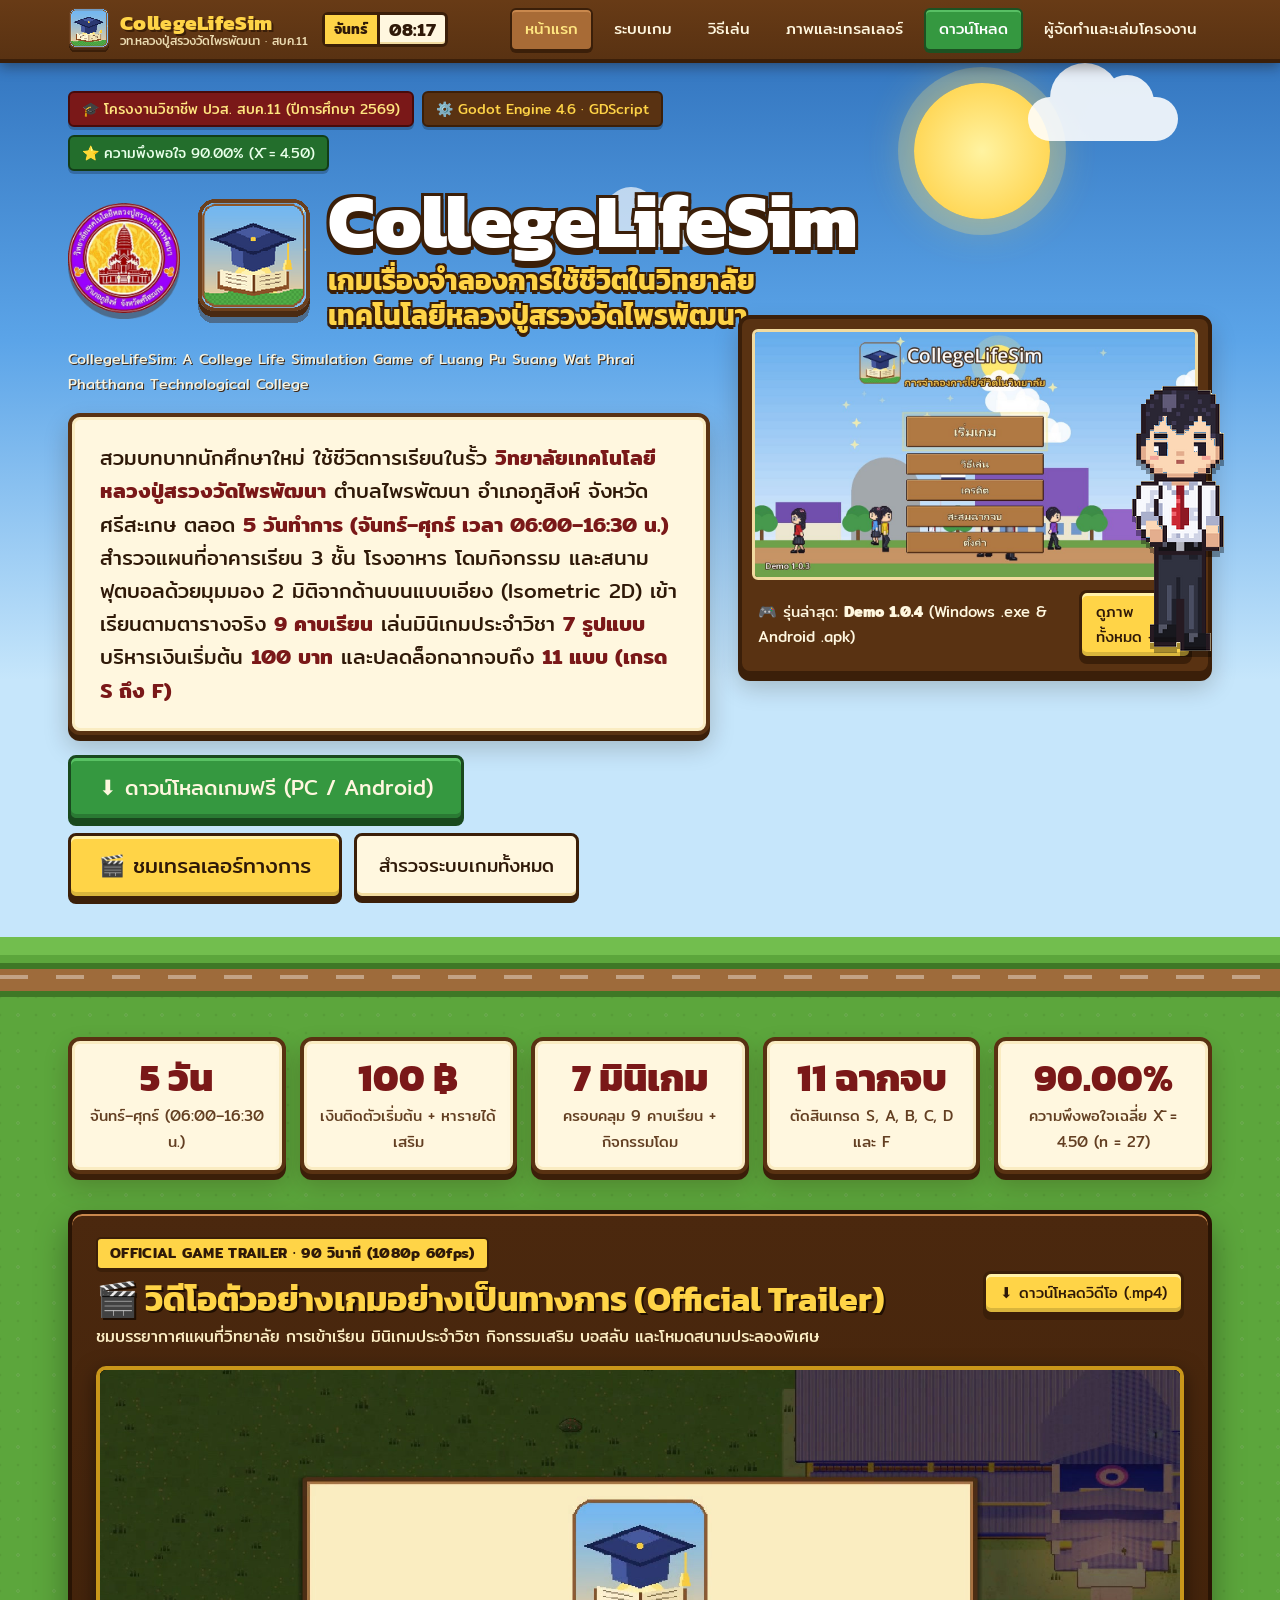
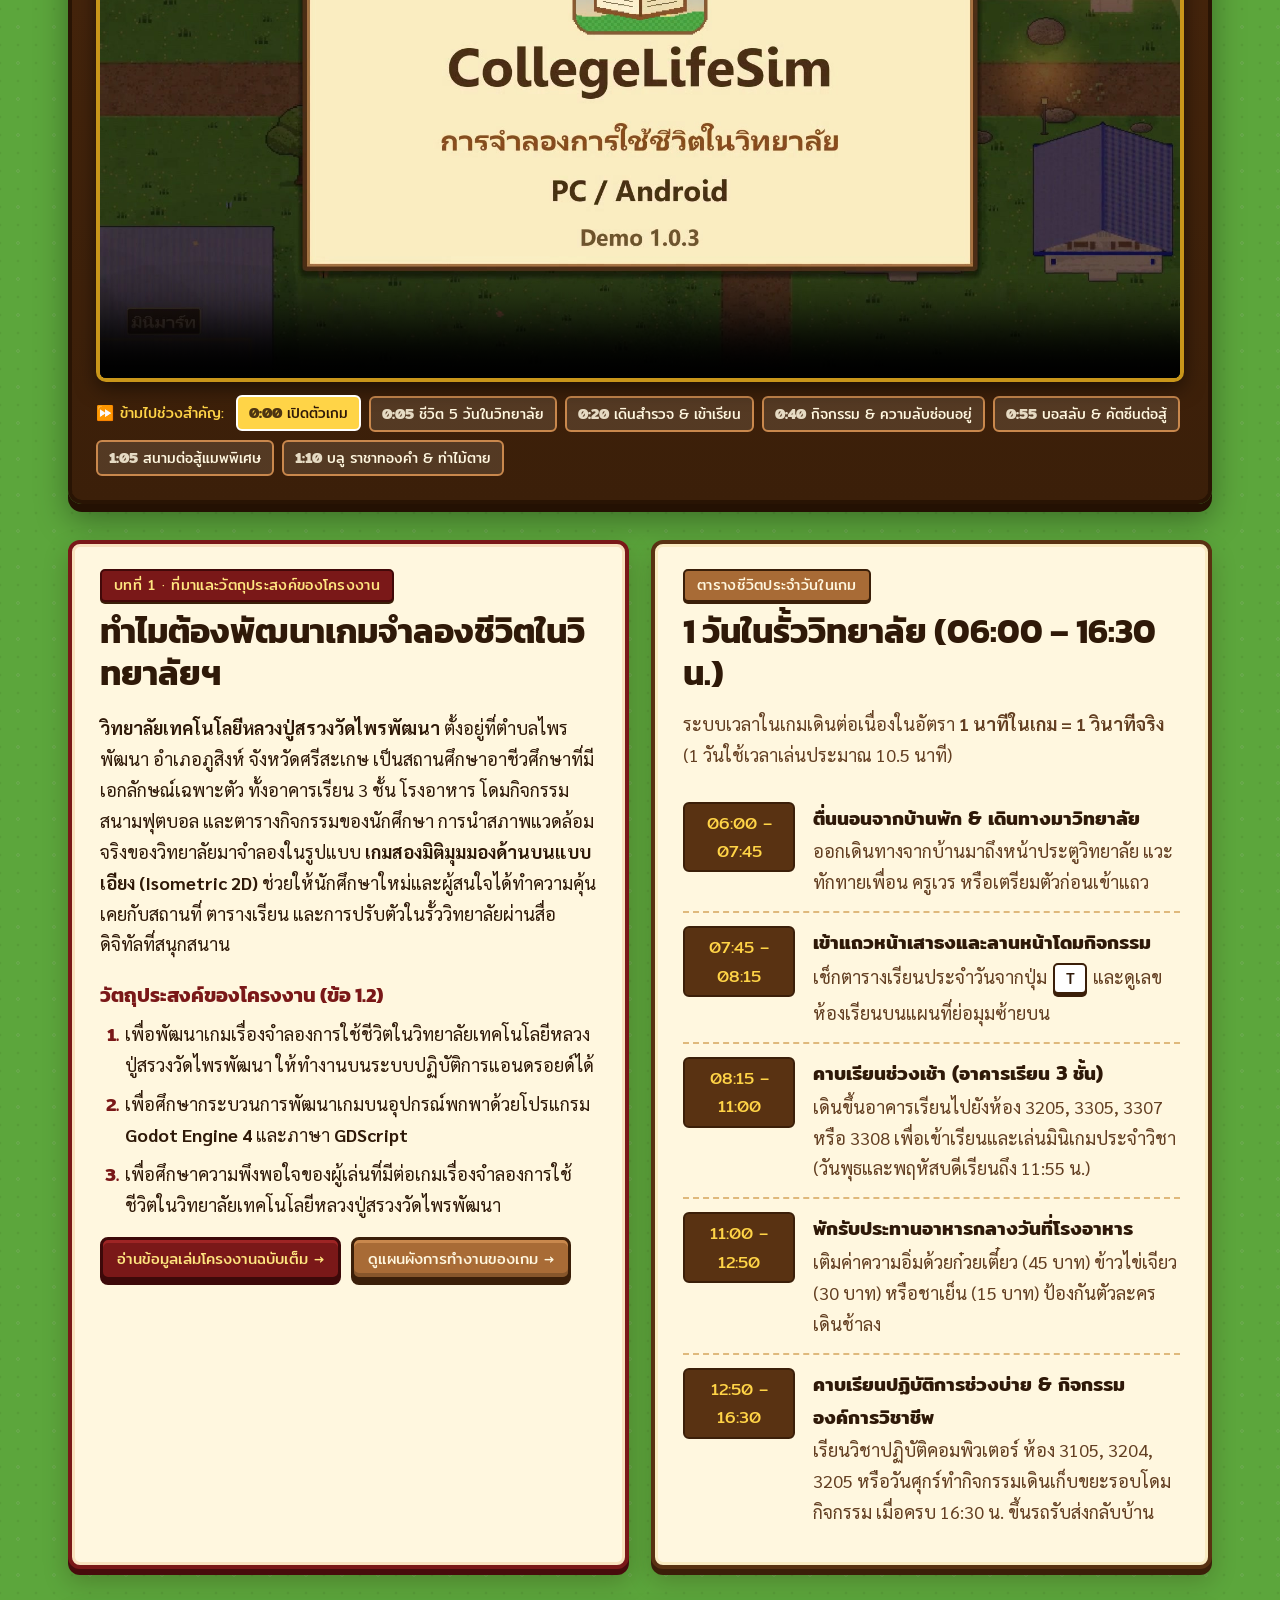
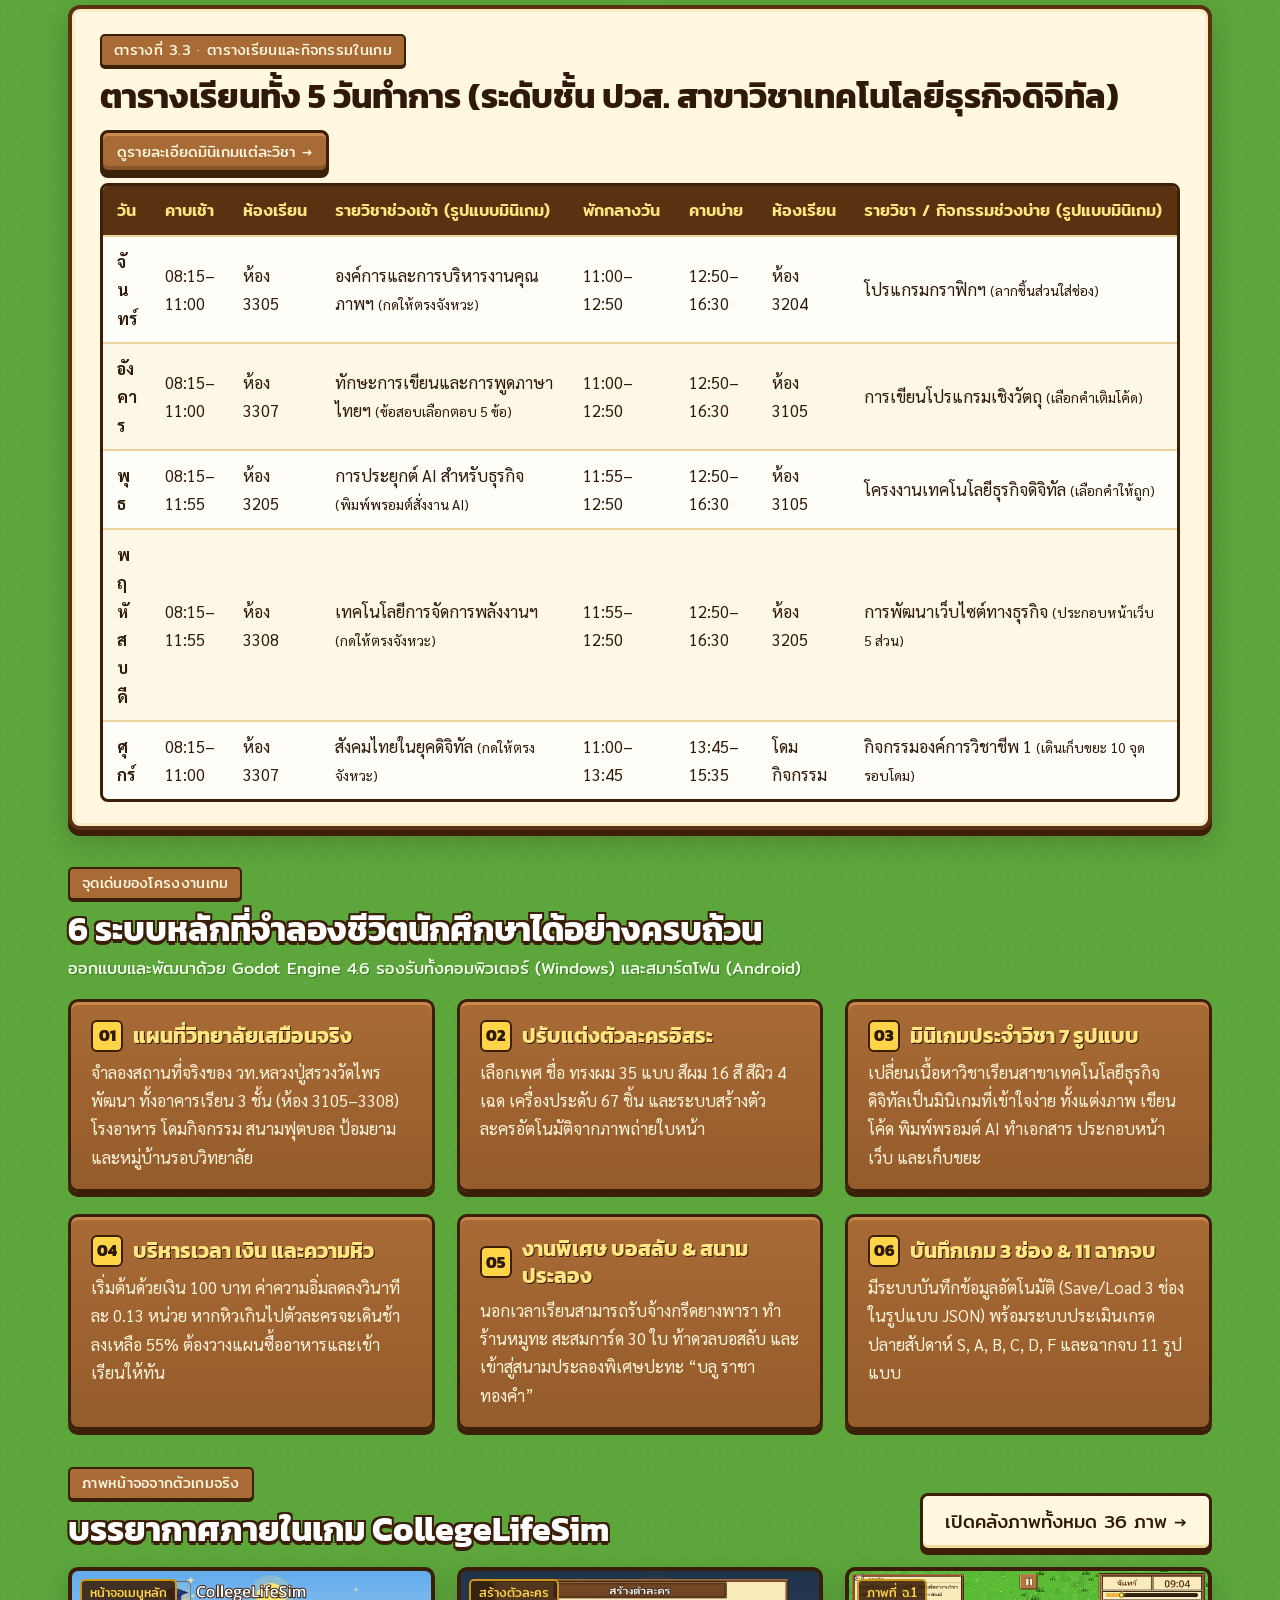
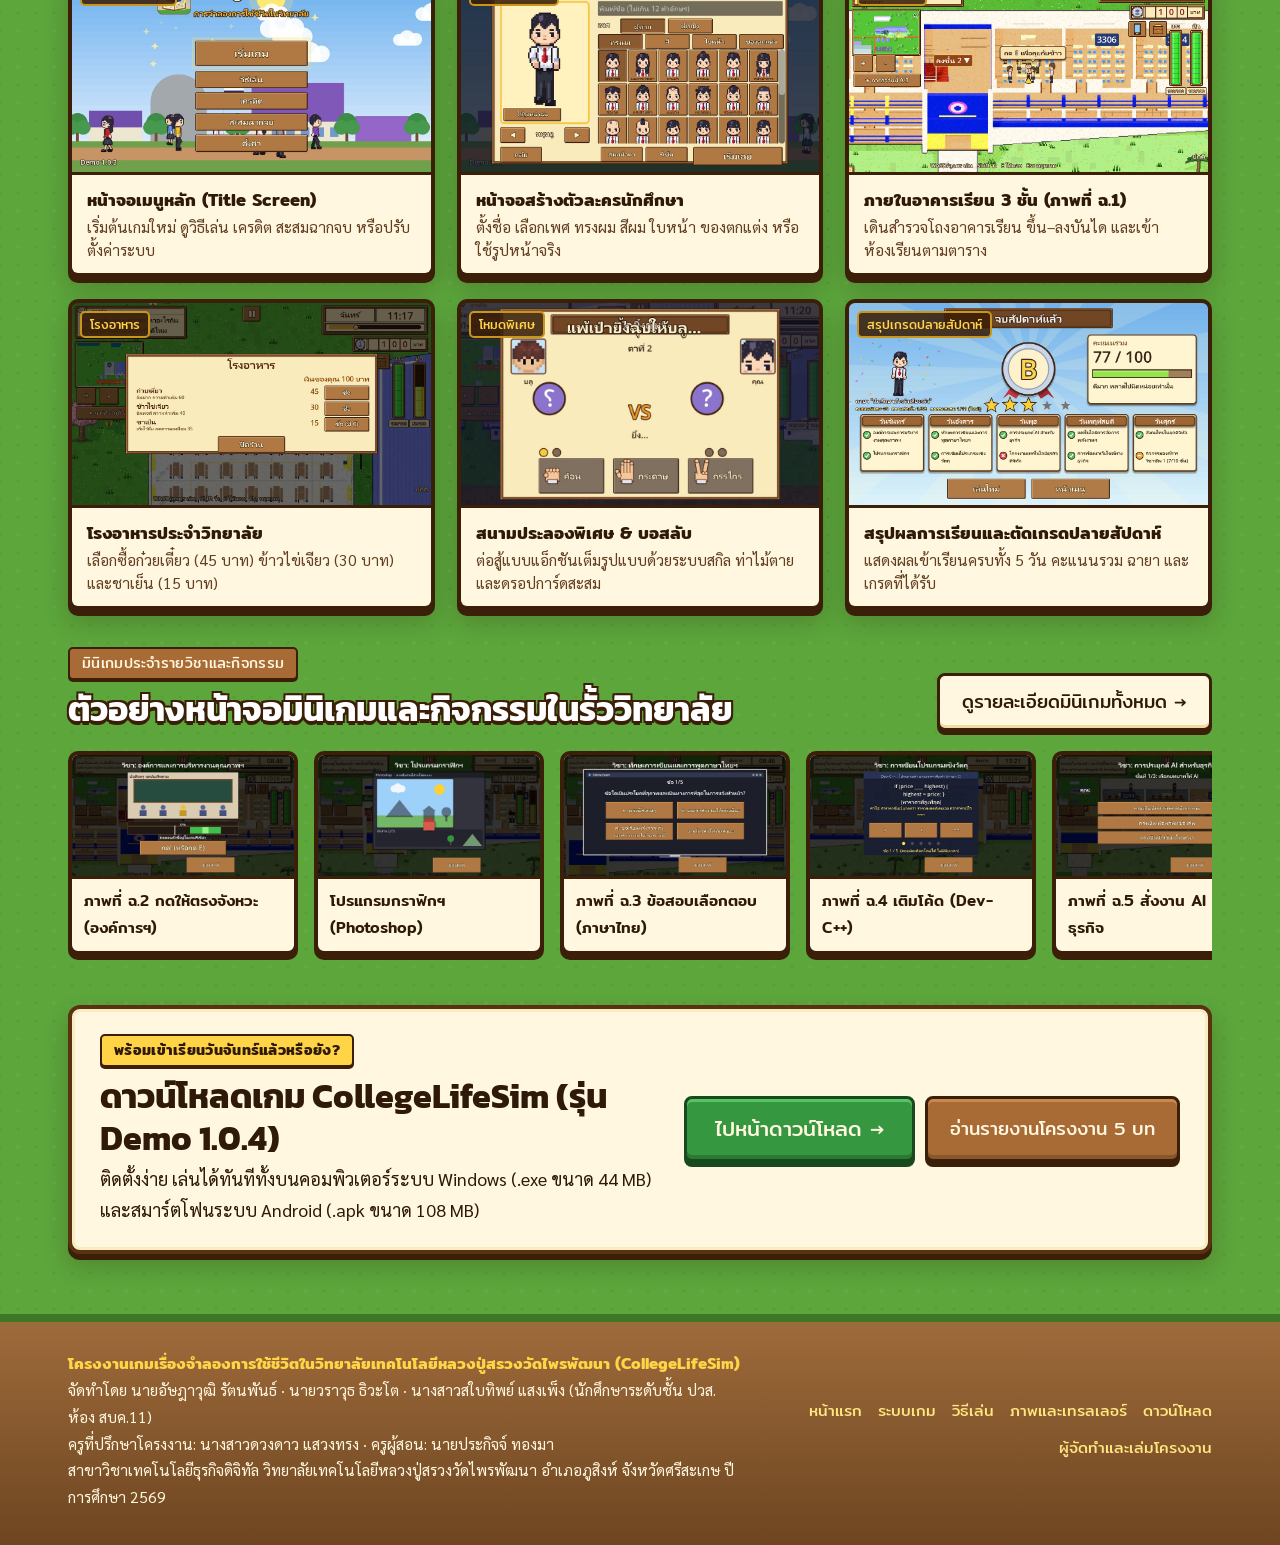
==== commit 6bcd6217: "Fix all image-to-caption mappings across pages and use transparent inner-cover college seal" ====
--- a/index.html
+++ b/index.html
@@ -52,7 +52,7 @@
       </div>
 
       <div class="logo-row">
-        <img src="images/college-seal.png" width="96" height="96" alt="ตราประจำวิทยาลัยเทคโนโลยีหลวงปู่สรวงวัดไพรพัฒนา">
+        <img class="seal-img" src="images/college-seal.png" width="96" height="96" alt="ตราประจำวิทยาลัยเทคโนโลยีหลวงปู่สรวงวัดไพรพัฒนา">
         <img src="images/logo.png" width="104" height="104" alt="โลโก้เกม CollegeLifeSim">
         <div>
           <h1 class="game-title">CollegeLifeSim</h1>
@@ -79,7 +79,7 @@
 
     <div class="hero-showcase">
       <div class="hero-card">
-        <img class="preview-img" src="images/g01.jpg" width="1280" height="720" alt="หน้าจอเมนูหลักเกมจำลองการใช้ชีวิตในวิทยาลัยเทคโนโลยีหลวงปู่สรวงวัดไพรพัฒนา">
+        <img class="preview-img" src="images/shot1.jpg" width="1280" height="720" alt="หน้าจอเมนูหลักเกมจำลองการใช้ชีวิตในวิทยาลัยเทคโนโลยีหลวงปู่สรวงวัดไพรพัฒนา">
         <div class="hero-card-caption">
           <span>🎮 รุ่นล่าสุด: <b>Demo 1.0.4</b> (Windows .exe &amp; Android .apk)</span>
           <a class="btn sm gold" href="gallery.html">ดูภาพทั้งหมด →</a>
@@ -184,7 +184,7 @@
             <time>07:45 – 08:15</time>
             <div>
               <strong>เข้าแถวหน้าเสาธงและลานหน้าโดมกิจกรรม</strong>
-              <p>เช็กตารางเรียนประจำวันจากปุ่ม <kbd>T</kbd> และดูเลขห้องเรียนบนแผนที่ย่อมุมขวาบน</p>
+              <p>เช็กตารางเรียนประจำวันจากปุ่ม <kbd>T</kbd> และดูเลขห้องเรียนบนแผนที่ย่อมุมซ้ายบน</p>
             </div>
           </li>
           <li>
@@ -205,7 +205,7 @@
             <time>12:50 – 16:30</time>
             <div>
               <strong>คาบเรียนปฏิบัติการช่วงบ่าย &amp; กิจกรรมองค์การวิชาชีพ</strong>
-              <p>เรียนวิชาปฏิบัติคอมพิวเตอร์ ห้อง 3105, 3204, 3205 หรือวันศุกร์ทำกิจกรรมเดินเก็บขยะรอบโดมกิจกรรม เมื่อครบ 16:30 น. ระบบจะสรุปผลประจำวัน</p>
+              <p>เรียนวิชาปฏิบัติคอมพิวเตอร์ ห้อง 3105, 3204, 3205 หรือวันศุกร์ทำกิจกรรมเดินเก็บขยะรอบโดมกิจกรรม เมื่อครบ 16:30 น. ขึ้นรถรับส่งกลับบ้าน</p>
             </div>
           </li>
         </ol>
@@ -334,7 +334,7 @@
             <span class="sign-num">05</span>
             <h3>งานพิเศษ บอสลับ &amp; สนามประลอง</h3>
           </div>
-          <p>นอกเวลาเรียนสามารถรับจ้างกรีดยางพารา เก็บเห็ดป่า ตกปลา สะสมการ์ด 30 ใบ ท้าดวลบอสลับ และเข้าสู่สนามประลองพิเศษปะทะ “บลู ราชาทองคำ”</p>
+          <p>นอกเวลาเรียนสามารถรับจ้างกรีดยางพารา ทำร้านหมูทะ สะสมการ์ด 30 ใบ ท้าดวลบอสลับ และเข้าสู่สนามประลองพิเศษปะทะ “บลู ราชาทองคำ”</p>
         </div>
         <div class="sign">
           <div class="sign-head">
@@ -346,41 +346,41 @@
       </div>
     </section>
 
-    <!-- ตัวอย่างภาพหน้าจอจริงจากเกม -->
+    <!-- ตัวอย่างภาพหน้าจอจริงจากเกม (ตรงกับรูปจริง 100%) -->
     <section>
       <div class="sec-head">
         <div>
-          <span class="label">ภาพหน้าจอจากตัวเกมจริง (ภาคผนวก ฉ)</span>
+          <span class="label">ภาพหน้าจอจากตัวเกมจริง</span>
           <h2 class="on-grass">บรรยากาศภายในเกม CollegeLifeSim</h2>
         </div>
         <a class="btn light" href="gallery.html">เปิดคลังภาพทั้งหมด 36 ภาพ →</a>
       </div>
       <div class="grid-3">
         <figure class="shot">
-          <button type="button" data-zoom="images/g01.jpg" data-caption="ภาพที่ ฉ.1 หน้าจอเมนูหลักของเกม (Title Screen)">
+          <button type="button" data-zoom="images/shot1.jpg" data-caption="หน้าจอเมนูหลักของเกม (Title Screen) — เริ่มเกม วิธีเล่น เครดิต สะสมฉากจบ และตั้งค่า">
+            <span class="fig-tag">หน้าจอเมนูหลัก</span>
+            <img src="images/shot1.jpg" width="1280" height="720" loading="lazy" alt="หน้าจอเมนูหลักของเกม">
+          </button>
+          <figcaption><b>หน้าจอเมนูหลัก (Title Screen)</b>เริ่มต้นเกมใหม่ ดูวิธีเล่น เครดิต สะสมฉากจบ หรือปรับตั้งค่าระบบ</figcaption>
+        </figure>
+        <figure class="shot">
+          <button type="button" data-zoom="images/shot2.jpg" data-caption="หน้าจอสร้างและปรับแต่งตัวละครนักศึกษา (Character Customization)">
+            <span class="fig-tag">สร้างตัวละคร</span>
+            <img src="images/shot2.jpg" width="1280" height="720" loading="lazy" alt="หน้าจอสร้างและปรับแต่งตัวละครนักศึกษา">
+          </button>
+          <figcaption><b>หน้าจอสร้างตัวละครนักศึกษา</b>ตั้งชื่อ เลือกเพศ ทรงผม สีผม ใบหน้า ของตกแต่ง หรือใช้รูปหน้าจริง</figcaption>
+        </figure>
+        <figure class="shot">
+          <button type="button" data-zoom="images/g01.jpg" data-caption="ภาพที่ ฉ.1 ภายในอาคาร 3 ขณะเดินเข้าห้องเรียน 3305">
             <span class="fig-tag">ภาพที่ ฉ.1</span>
-            <img src="images/g01.jpg" width="1280" height="720" loading="lazy" alt="หน้าจอเมนูหลักของเกม">
-          </button>
-          <figcaption><b>หน้าจอเมนูหลัก (Title Screen)</b>เริ่มต้นเกมใหม่ โหลดข้อมูลบันทึก ตั้งค่าระบบ หรือเข้าสู่โหมดสนามประลอง</figcaption>
-        </figure>
-        <figure class="shot">
-          <button type="button" data-zoom="images/g03.jpg" data-caption="ภาพที่ ฉ.3 การเดินสำรวจบริเวณหน้าอาคารเรียนและลานหน้าเสาธง">
-            <span class="fig-tag">ภาพที่ ฉ.3</span>
-            <img src="images/g03.jpg" width="1280" height="720" loading="lazy" alt="บริเวณหน้าอาคารเรียนและลานหน้าเสาธง">
-          </button>
-          <figcaption><b>บริเวณหน้าอาคารเรียน 3 ชั้น</b>พร้อมหน้าต่าง HUD แสดงวัน เวลา เงิน แถบความอิ่ม และแผนที่ย่อ</figcaption>
-        </figure>
-        <figure class="shot">
-          <button type="button" data-zoom="images/g04.jpg" data-caption="ภาพที่ ฉ.4 หน้าต่างตารางเรียนประจำสัปดาห์ (กดปุ่ม T)">
-            <span class="fig-tag">ภาพที่ ฉ.4</span>
-            <img src="images/g04.jpg" width="1280" height="720" loading="lazy" alt="หน้าต่างตารางเรียนประจำสัปดาห์">
-          </button>
-          <figcaption><b>หน้าต่างตารางเรียนประจำสัปดาห์</b>ตรวจสอบเวลาเรียน เลขห้องเรียน และสถานะการเข้าเรียนของแต่ละคาบ</figcaption>
-        </figure>
-        <figure class="shot">
-          <button type="button" data-zoom="images/g05.jpg" data-caption="ภาพที่ ฉ.5 หน้าต่างร้านอาหารภายในโรงอาหารของวิทยาลัย">
-            <span class="fig-tag">ภาพที่ ฉ.5</span>
-            <img src="images/g05.jpg" width="1280" height="720" loading="lazy" alt="ร้านอาหารภายในโรงอาหาร">
+            <img src="images/g01.jpg" width="1280" height="720" loading="lazy" alt="ภายในอาคาร 3 ขณะเดินเข้าห้องเรียน 3305">
+          </button>
+          <figcaption><b>ภายในอาคารเรียน 3 ชั้น (ภาพที่ ฉ.1)</b>เดินสำรวจโถงอาคารเรียน ขึ้น–ลงบันได และเข้าห้องเรียนตามตาราง</figcaption>
+        </figure>
+        <figure class="shot">
+          <button type="button" data-zoom="images/shot5.jpg" data-caption="หน้าต่างร้านอาหารภายในโรงอาหารของวิทยาลัย (ก๋วยเตี๋ยว 45 บาท, ข้าวไข่เจียว 30 บาท, ชาเย็น 15 บาท)">
+            <span class="fig-tag">โรงอาหาร</span>
+            <img src="images/shot5.jpg" width="1280" height="720" loading="lazy" alt="ร้านอาหารภายในโรงอาหาร">
           </button>
           <figcaption><b>โรงอาหารประจำวิทยาลัย</b>เลือกซื้อก๋วยเตี๋ยว (45 บาท) ข้าวไข่เจียว (30 บาท) และชาเย็น (15 บาท)</figcaption>
         </figure>
@@ -392,33 +392,33 @@
           <figcaption><b>สนามประลองพิเศษ &amp; บอสลับ</b>ต่อสู้แบบแอ็กชันเต็มรูปแบบด้วยระบบสกิล ท่าไม้ตาย และดรอปการ์ดสะสม</figcaption>
         </figure>
         <figure class="shot">
-          <button type="button" data-zoom="images/g14.jpg" data-caption="ภาพที่ ฉ.14 หน้าจอสรุปผลการเรียนและประเมินเกรดเมื่อจบสัปดาห์">
-            <span class="fig-tag">ภาพที่ ฉ.14</span>
-            <img src="images/g14.jpg" width="1280" height="720" loading="lazy" alt="หน้าจอสรุปผลการเรียนและเกรดเมื่อจบสัปดาห์">
-          </button>
-          <figcaption><b>สรุปผลการเรียนและตัดเกรดปลายสัปดาห์</b>คำนวณจำนวนคาบที่เข้าเรียนและเงินคงเหลือเพื่อตัดสินเกรด S ถึง F</figcaption>
-        </figure>
-      </div>
-    </section>
-
-    <!-- แถบเลื่อนดูมินิเกมทั้ง 7 วิชา -->
+          <button type="button" data-zoom="images/shot6.jpg" data-caption="หน้าจอสรุปผลการเรียนและประเมินเกรดเมื่อจบสัปดาห์ (จบสัปดาห์แล้ว)">
+            <span class="fig-tag">สรุปเกรดปลายสัปดาห์</span>
+            <img src="images/shot6.jpg" width="1280" height="720" loading="lazy" alt="หน้าจอสรุปผลการเรียนและเกรดเมื่อจบสัปดาห์">
+          </button>
+          <figcaption><b>สรุปผลการเรียนและตัดเกรดปลายสัปดาห์</b>แสดงผลเข้าเรียนครบทั้ง 5 วัน คะแนนรวม ฉายา และเกรดที่ได้รับ</figcaption>
+        </figure>
+      </div>
+    </section>
+
+    <!-- แถบเลื่อนดูมินิเกมและกิจกรรม (ตรงกับรูปจริง 100%) -->
     <section>
       <div class="sec-head">
         <div>
-          <span class="label">มินิเกมประจำรายวิชา</span>
-          <h2 class="on-grass">มินิเกมทั้ง 7 รูปแบบตามหลักสูตร ปวส. เทคโนโลยีธุรกิจดิจิทัล</h2>
-        </div>
-        <a class="btn light" href="gameplay.html#minigames">ดูวิธีเล่นมินิเกมทั้งหมด →</a>
-      </div>
-      <div class="mini-strip" aria-label="มินิเกมประจำวิชาทั้ง 7 รูปแบบ">
-        <a href="gameplay.html#minigames"><img src="images/g06.jpg" width="640" height="360" loading="lazy" alt="มินิเกมกดให้ตรงจังหวะ"><span>1. กดให้ตรงจังหวะ (3 วิชาทฤษฎี)</span></a>
-        <a href="gameplay.html#minigames"><img src="images/g07.jpg" width="640" height="360" loading="lazy" alt="มินิเกมโปรแกรมกราฟิก"><span>2. โปรแกรมกราฟิกฯ (Photoshop)</span></a>
-        <a href="gameplay.html#minigames"><img src="images/g08.jpg" width="640" height="360" loading="lazy" alt="มินิเกมภาษาไทย"><span>3. ทักษะภาษาไทยฯ (ข้อสอบ 5 ข้อ)</span></a>
-        <a href="gameplay.html#minigames"><img src="images/g09.jpg" width="640" height="360" loading="lazy" alt="มินิเกมเขียนโปรแกรมเชิงวัตถุ"><span>4. เขียนโปรแกรมเชิงวัตถุ (Dev-C++)</span></a>
-        <a href="gameplay.html#minigames"><img src="images/g10.jpg" width="640" height="360" loading="lazy" alt="มินิเกมการประยุกต์ AI"><span>5. การประยุกต์ AI สำหรับธุรกิจ</span></a>
-        <a href="gameplay.html#minigames"><img src="images/g11.jpg" width="640" height="360" loading="lazy" alt="มินิเกมโครงงานเทคโนโลยีธุรกิจดิจิทัล"><span>6. โครงงานฯ (Microsoft Word)</span></a>
-        <a href="gameplay.html#minigames"><img src="images/g12.jpg" width="640" height="360" loading="lazy" alt="มินิเกมการพัฒนาเว็บไซต์ทางธุรกิจ"><span>7. พัฒนาเว็บไซต์ฯ (Google Sites)</span></a>
-        <a href="gameplay.html#minigames"><img src="images/g13.jpg" width="640" height="360" loading="lazy" alt="กิจกรรมองค์การวิชาชีพ 1"><span>+ กิจกรรมองค์การวิชาชีพ (โดม)</span></a>
+          <span class="label">มินิเกมประจำรายวิชาและกิจกรรม</span>
+          <h2 class="on-grass">ตัวอย่างหน้าจอมินิเกมและกิจกรรมในรั้ววิทยาลัย</h2>
+        </div>
+        <a class="btn light" href="gameplay.html#minigames">ดูรายละเอียดมินิเกมทั้งหมด →</a>
+      </div>
+      <div class="mini-strip" aria-label="มินิเกมประจำวิชาและกิจกรรมในเกม">
+        <a href="gameplay.html#minigames"><img src="images/g02.jpg" width="640" height="360" loading="lazy" alt="มินิเกมกดให้ตรงจังหวะ วิชาองค์การฯ"><span>ภาพที่ ฉ.2 กดให้ตรงจังหวะ (องค์การฯ)</span></a>
+        <a href="gameplay.html#minigames"><img src="images/shot4.jpg" width="640" height="360" loading="lazy" alt="มินิเกมโปรแกรมกราฟิก Photoshop"><span>โปรแกรมกราฟิกฯ (Photoshop)</span></a>
+        <a href="gameplay.html#minigames"><img src="images/g03.jpg" width="640" height="360" loading="lazy" alt="มินิเกมข้อสอบเลือกตอบ วิชาภาษาไทย"><span>ภาพที่ ฉ.3 ข้อสอบเลือกตอบ (ภาษาไทย)</span></a>
+        <a href="gameplay.html#minigames"><img src="images/g04.jpg" width="640" height="360" loading="lazy" alt="มินิเกมเลือกคำเติมโค้ด Dev-C++"><span>ภาพที่ ฉ.4 เติมโค้ด (Dev-C++)</span></a>
+        <a href="gameplay.html#minigames"><img src="images/g05.jpg" width="640" height="360" loading="lazy" alt="มินิเกมเลือกพรอมต์สั่งงาน AI"><span>ภาพที่ ฉ.5 สั่งงาน AI สำหรับธุรกิจ</span></a>
+        <a href="gameplay.html#minigames"><img src="images/g06.jpg" width="640" height="360" loading="lazy" alt="มินิเกมประกอบหน้าเว็บ Google Sites"><span>ภาพที่ ฉ.6 ประกอบหน้าเว็บ (Google Sites)</span></a>
+        <a href="gameplay.html#minigames"><img src="images/g07.jpg" width="640" height="360" loading="lazy" alt="เหตุการณ์สุ่มครูเช็คชื่อกะทันหัน"><span>ภาพที่ ฉ.7 ครูเช็คชื่อกะทันหัน</span></a>
+        <a href="gameplay.html#minigames"><img src="images/g09.jpg" width="640" height="360" loading="lazy" alt="กิจกรรมเก็บขยะรอบโดมในวันศุกร์"><span>ภาพที่ ฉ.9 กิจกรรมเก็บขยะวันศุกร์</span></a>
       </div>
     </section>
 
@@ -441,7 +441,7 @@
 <div class="lightbox" id="lightbox" role="dialog" aria-modal="true" aria-label="ภาพขนาดใหญ่" hidden>
   <button type="button" class="btn light close">✕ ปิด (Esc)</button>
   <figure>
-    <img src="images/g01.jpg" alt="">
+    <img src="images/shot1.jpg" alt="">
     <figcaption></figcaption>
     <div class="nav-arrows">
       <button type="button" class="btn light prev">← ภาพก่อนหน้า</button>
--- a/style.css
+++ b/style.css
@@ -275,6 +275,9 @@
   image-rendering: pixelated;
   filter: drop-shadow(0 6px 0 rgba(59, 31, 9, 0.4));
 }
+.logo-row img.seal-img {
+  image-rendering: auto;
+}
 .game-title {
   font-family: var(--f-display);
   font-weight: 800;
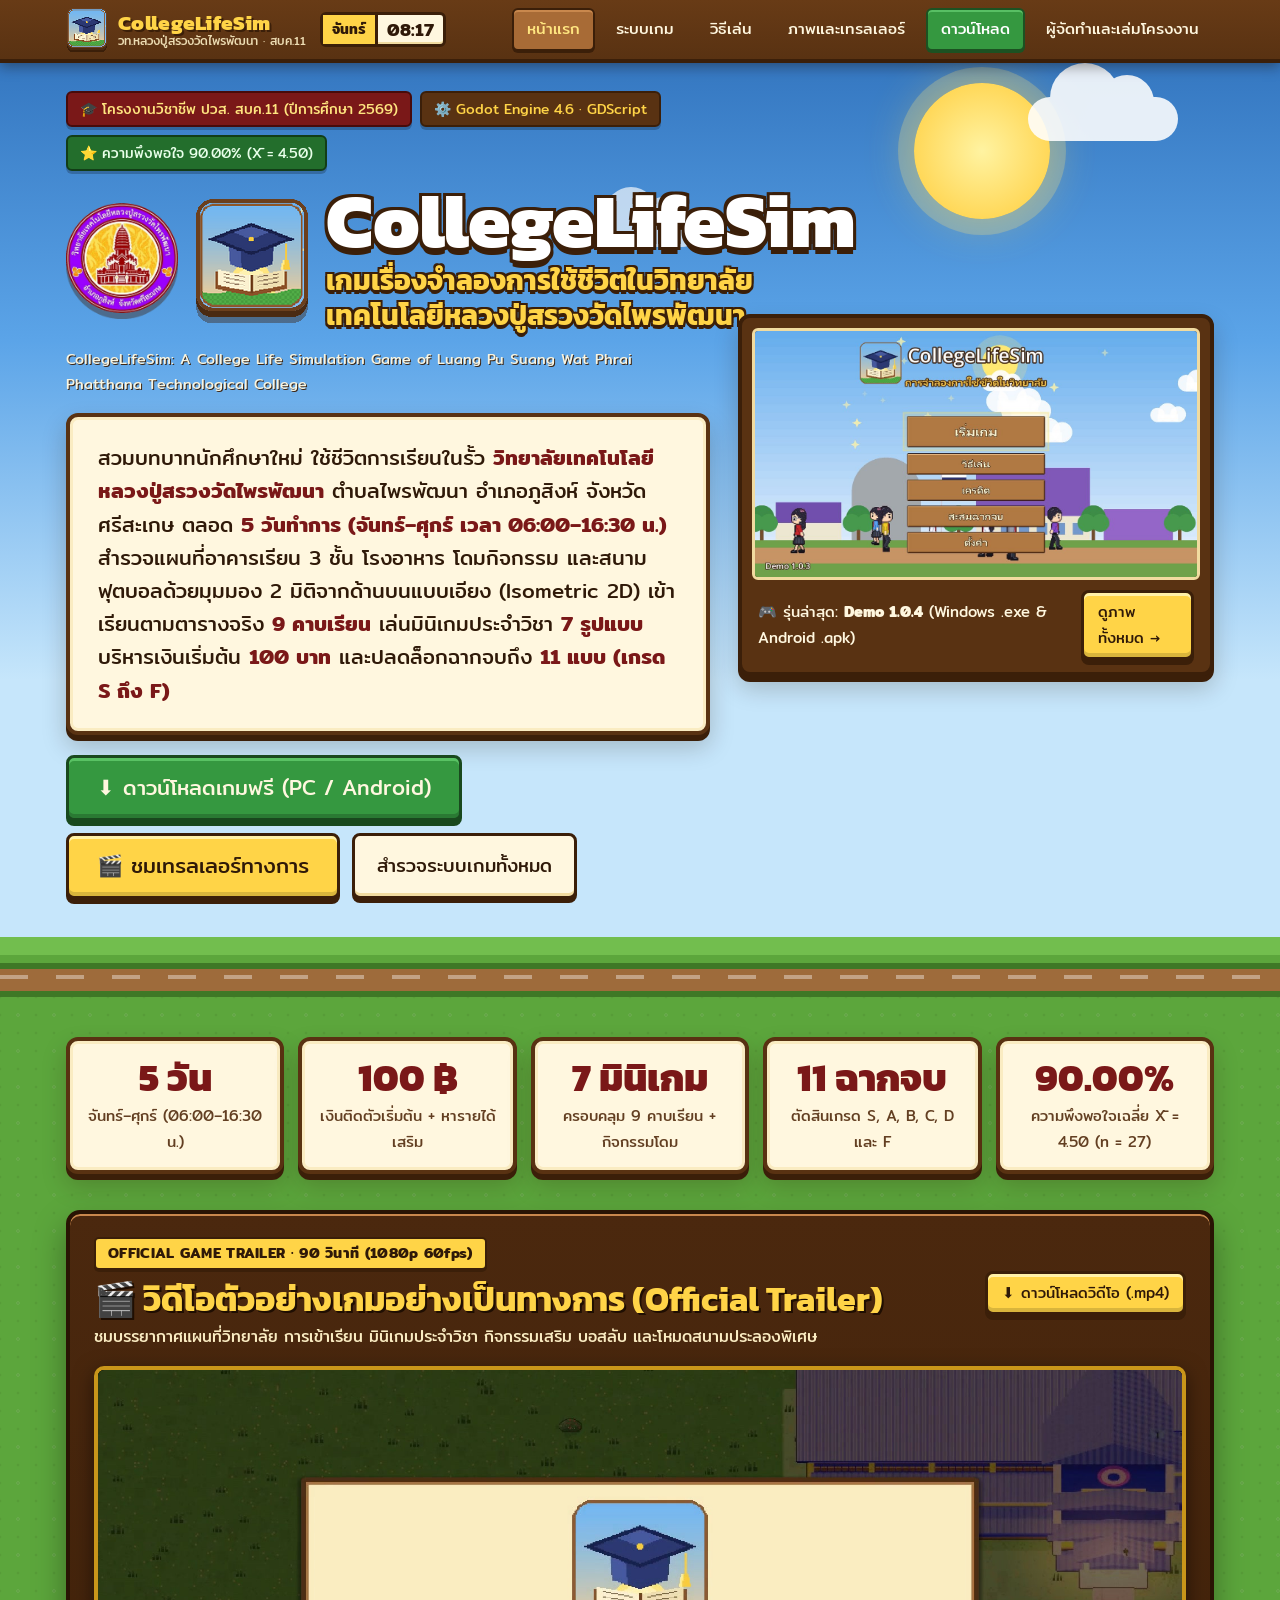
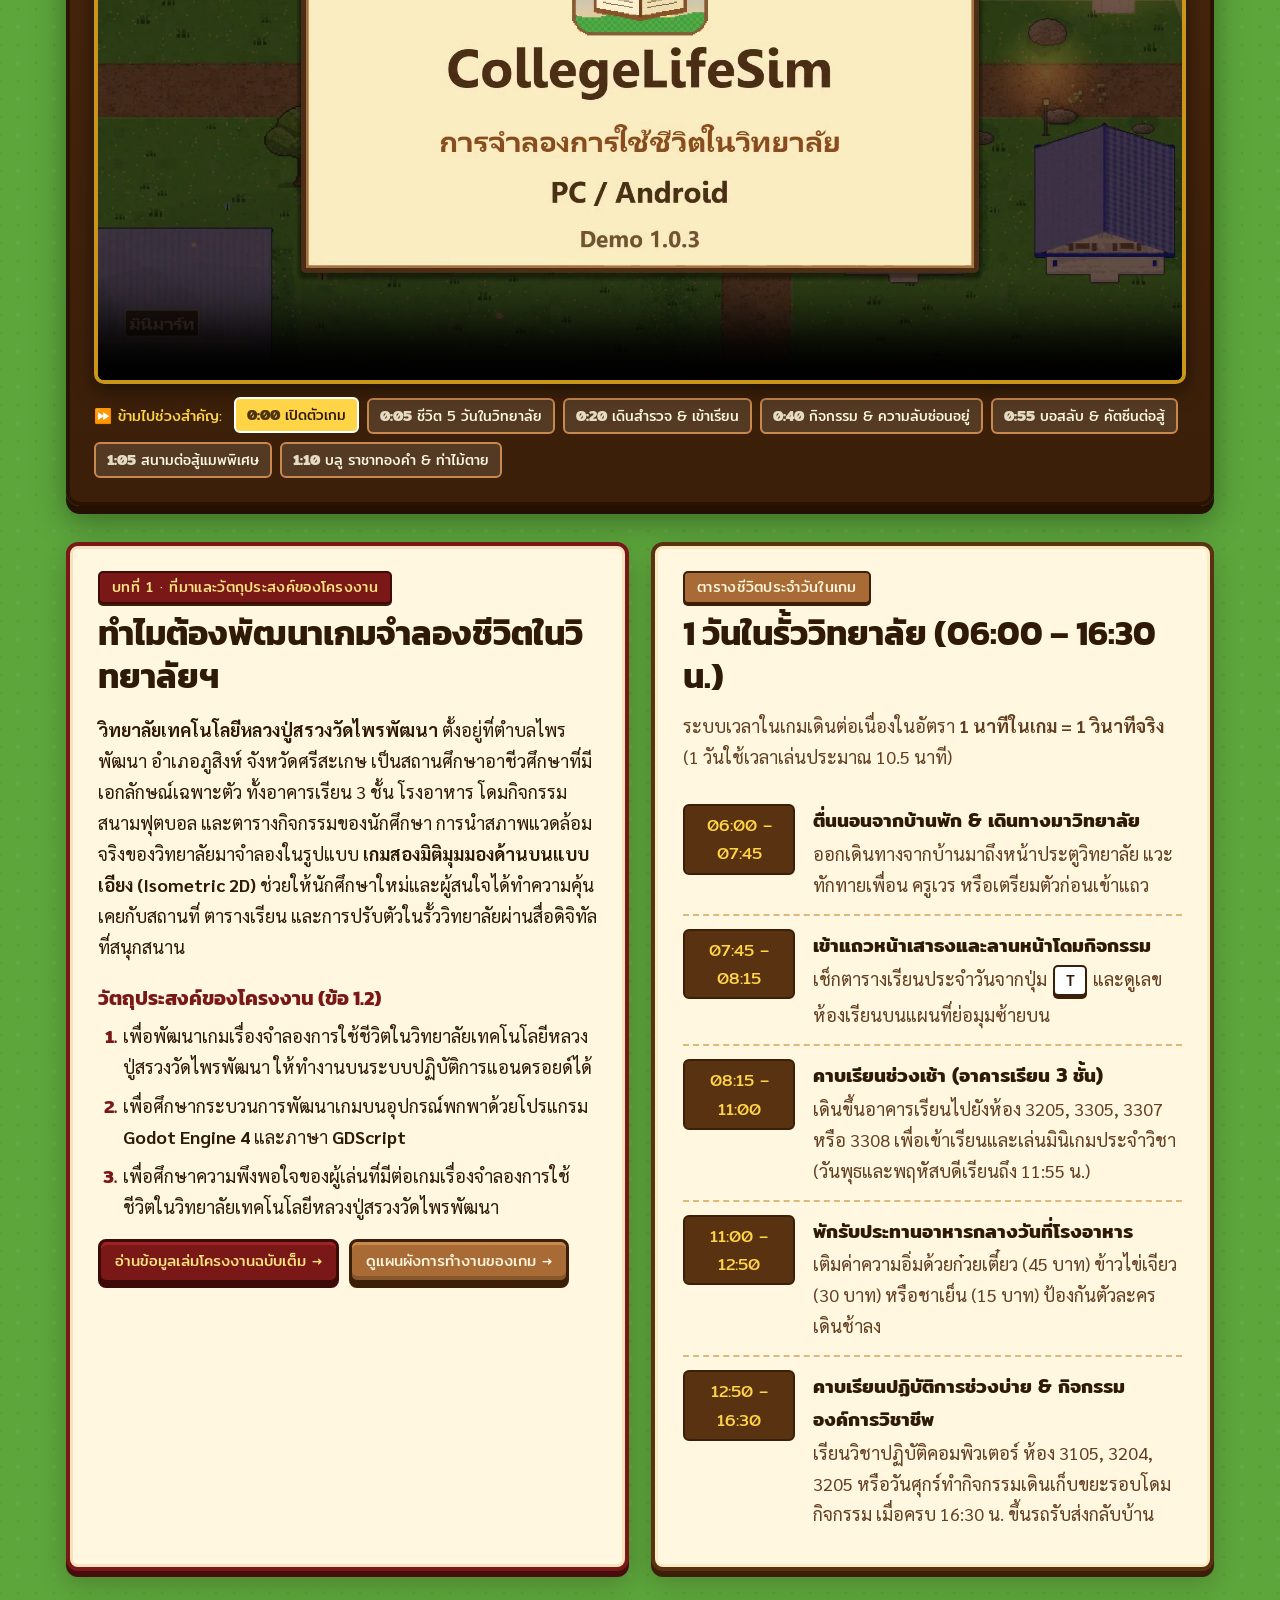
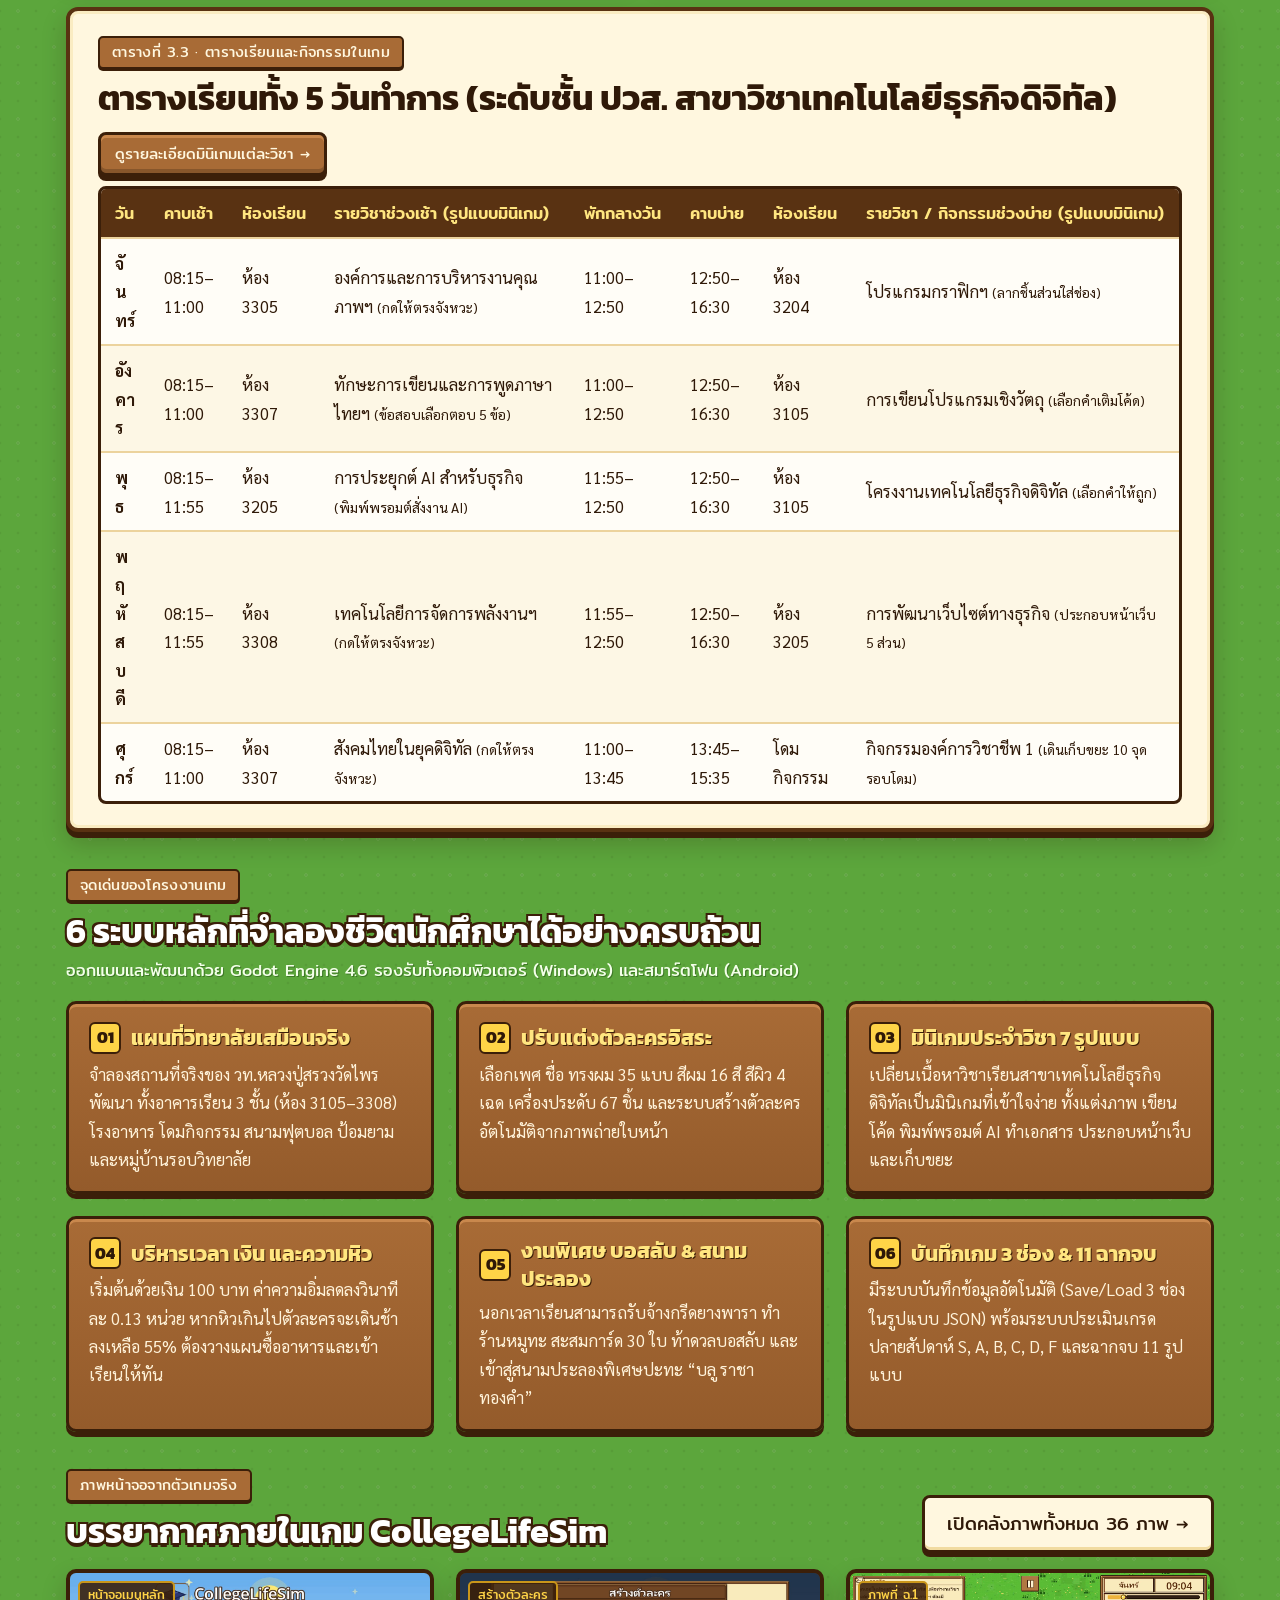
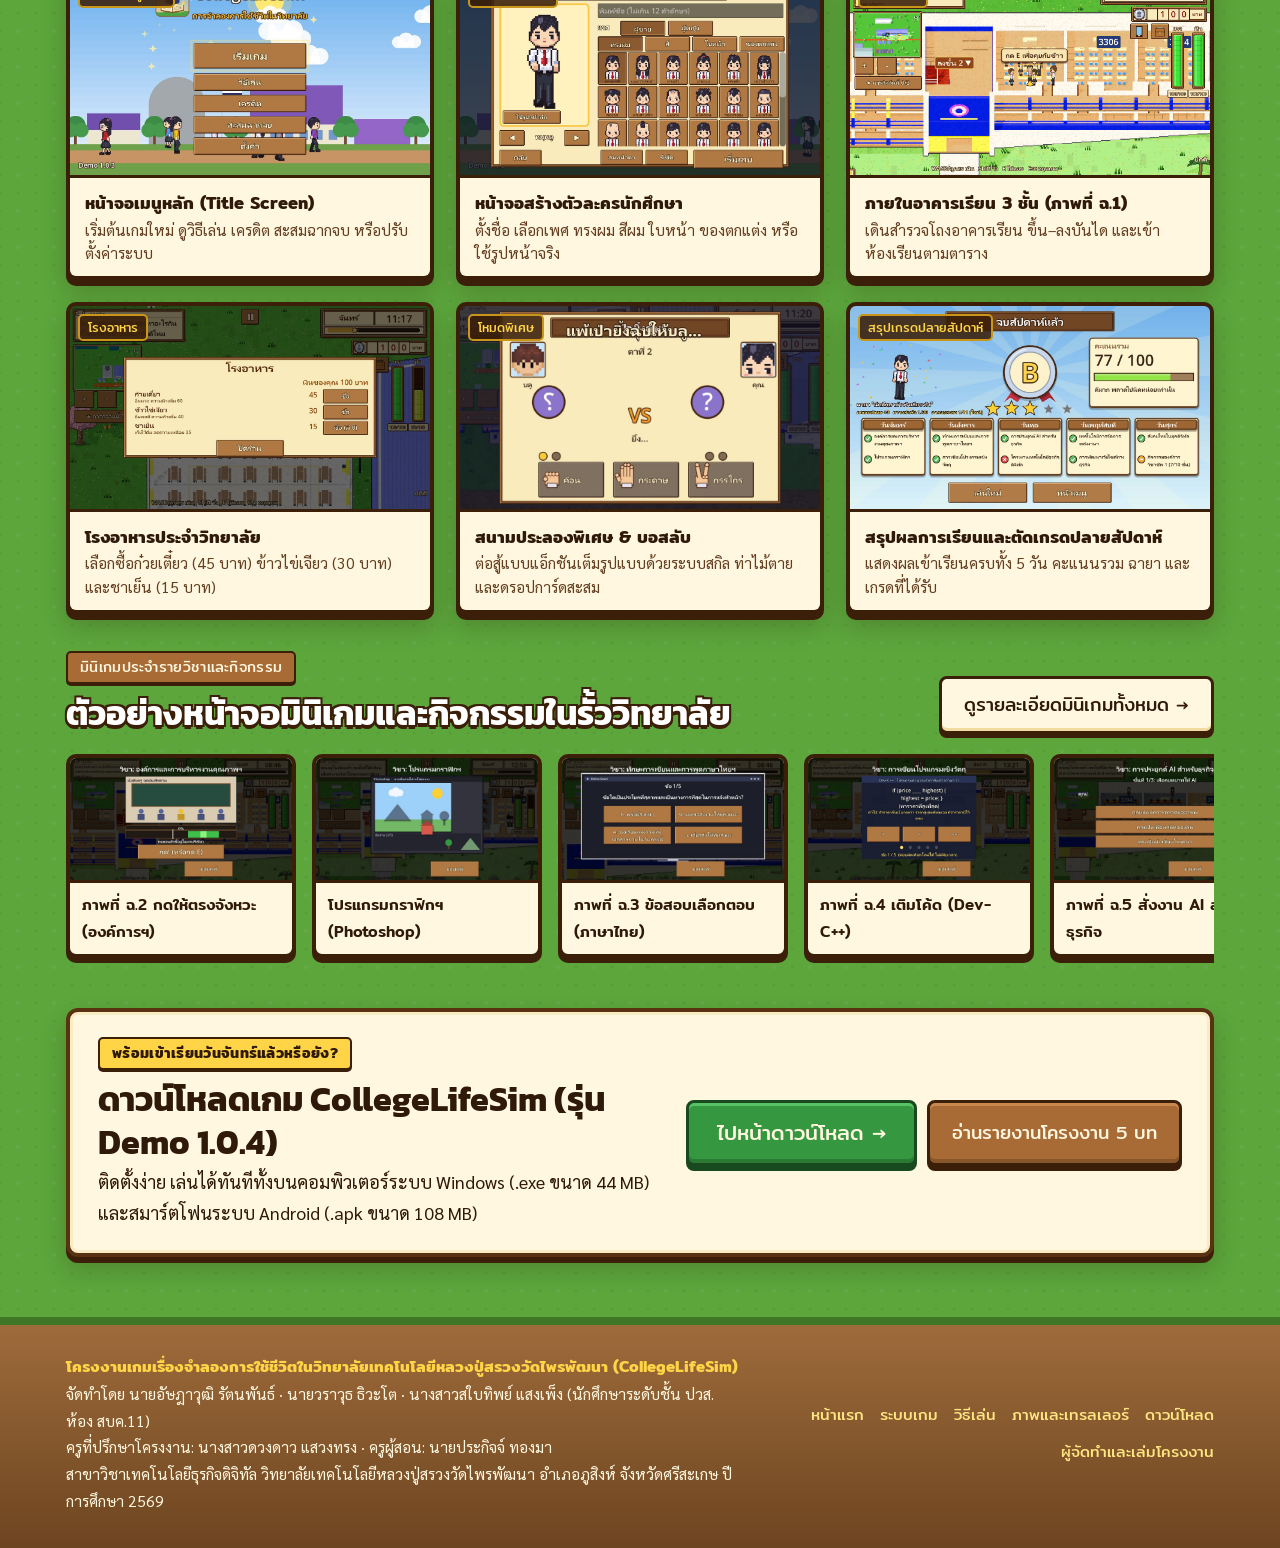
==== commit 579932b3: "Remove floating character overlay and fix mobile responsive layout across all pages" ====
--- a/index.html
+++ b/index.html
@@ -85,7 +85,6 @@
           <a class="btn sm gold" href="gallery.html">ดูภาพทั้งหมด →</a>
         </div>
       </div>
-      <img class="student-float" src="images/student.png" width="92" height="130" alt="ตัวละครนักศึกษา">
     </div>
   </div>
   <div class="ground" aria-hidden="true"></div>
--- a/style.css
+++ b/style.css
@@ -50,7 +50,7 @@
 }
 
 * { box-sizing: border-box; }
-html { scroll-behavior: smooth; }
+html { scroll-behavior: smooth; overflow-x: hidden; max-width: 100%; }
 @media (prefers-reduced-motion: reduce) {
   html { scroll-behavior: auto; }
   *, *::before, *::after { animation: none !important; transition: none !important; }
@@ -67,9 +67,12 @@
   min-height: 100vh;
   display: flex;
   flex-direction: column;
+  overflow-x: hidden;
+  max-width: 100%;
 }
 
 img, video { max-width: 100%; height: auto; display: block; }
+code { overflow-wrap: anywhere; word-break: break-word; }
 [hidden] { display: none !important; }
 a { color: var(--red); text-decoration-thickness: 2px; text-underline-offset: 3px; }
 a:hover { color: var(--maroon); }
@@ -79,8 +82,15 @@
   width: 100%;
   max-width: 1180px;
   margin: 0 auto;
-  padding-left: max(18px, env(safe-area-inset-left, 0px));
-  padding-right: max(18px, env(safe-area-inset-right, 0px));
+  padding-left: max(16px, env(safe-area-inset-left, 0px));
+  padding-right: max(16px, env(safe-area-inset-right, 0px));
+}
+@media (max-width: 560px) {
+  body { font-size: 16.5px; line-height: 1.65; }
+  .wrap {
+    padding-left: max(12px, env(safe-area-inset-left, 0px));
+    padding-right: max(12px, env(safe-area-inset-right, 0px));
+  }
 }
 
 /* ---------- TOPBAR (GAME HUD BAR) ---------- */
@@ -696,11 +706,19 @@
 .grid-2 { display: grid; grid-template-columns: repeat(2, minmax(0, 1fr)); gap: 22px; }
 .grid-3 { display: grid; grid-template-columns: repeat(3, minmax(0, 1fr)); gap: 22px; }
 .grid-4 { display: grid; grid-template-columns: repeat(4, minmax(0, 1fr)); gap: 18px; }
+.grid-2 > *, .grid-3 > *, .grid-4 > *, .mini-grid > *, .hud > *, .dl > *, .person-card > *, .cta-band > *, .hero .wrap > * {
+  min-width: 0;
+  max-width: 100%;
+}
 @media (max-width: 960px) {
   .grid-3, .grid-4 { grid-template-columns: repeat(2, minmax(0, 1fr)); }
 }
 @media (max-width: 640px) {
-  .grid-2, .grid-3, .grid-4 { grid-template-columns: 1fr; }
+  .grid-2, .grid-3, .grid-4 { grid-template-columns: minmax(0, 1fr); gap: 16px; }
+  .panel { padding: 16px 15px; }
+  .trailer-box { padding: 16px 14px 18px; }
+  .ground-section { padding-block: 26px 44px; }
+  .ground-section .wrap { gap: 24px; }
 }
 
 /* ---------- WOODEN SIGNS & FEATURE CARDS ---------- */
@@ -774,8 +792,8 @@
 .day-line strong { font-family: var(--f-ui); font-weight: 600; display: block; font-size: 19px; color: var(--ink); }
 .day-line p { margin: 2px 0 0; color: var(--ink-soft); }
 @media (max-width: 520px) {
-  .day-line li { grid-template-columns: 88px minmax(0, 1fr); gap: 12px; }
-  .day-line time { font-size: 14.5px; }
+  .day-line li { grid-template-columns: 1fr; gap: 6px; }
+  .day-line time { display: inline-block; width: fit-content; font-size: 14.5px; }
 }
 
 /* ---------- SCREENSHOTS & GALLERY ---------- */
@@ -869,6 +887,9 @@
   border-color: #3d0909;
   box-shadow: 0 3px 0 #3d0909;
 }
+@media (max-width: 560px) {
+  .filter-btn { width: 100%; text-align: left; font-size: 14.5px; padding: 8px 12px; }
+}
 
 /* ---------- LIGHTBOX ---------- */
 .lightbox {
@@ -911,7 +932,15 @@
 }
 
 /* ---------- TABLES ---------- */
-.table-scroll { overflow-x: auto; border: 3px solid var(--wood-deep); border-radius: 8px; background: #fffdf7; }
+.table-scroll {
+  width: 100%;
+  max-width: 100%;
+  overflow-x: auto;
+  -webkit-overflow-scrolling: touch;
+  border: 3px solid var(--wood-deep);
+  border-radius: 8px;
+  background: #fffdf7;
+}
 table { border-collapse: collapse; width: 100%; font-size: 16.5px; }
 th, td { text-align: left; padding: 10px 14px; border-bottom: 2px solid #ecd39d; vertical-align: middle; }
 tr:last-child td { border-bottom: 0; }
@@ -926,6 +955,10 @@
 td.num, th.num { text-align: right; font-variant-numeric: tabular-nums; white-space: nowrap; }
 td.center, th.center { text-align: center; }
 tr.highlight-row td { background: #f9e4b7; font-weight: 700; }
+@media (max-width: 640px) {
+  table { font-size: 14.5px; }
+  th, td { padding: 8px 10px; }
+}
 
 .grade {
   display: inline-grid;
@@ -985,7 +1018,7 @@
 .shop-row:last-child { border-bottom: 0; }
 .shop-row b { font-family: var(--f-ui); font-weight: 600; font-size: 18.5px; display: block; }
 .shop-row small { color: var(--ink-soft); font-size: 15px; }
-.price { font-family: var(--f-display); font-weight: 700; font-size: 22px; color: var(--maroon); font-variant-numeric: tabular-nums; }
+.price { font-family: var(--f-display); font-weight: 700; font-size: 22px; color: var(--maroon); font-variant-numeric: tabular-nums; white-space: nowrap; }
 .buy {
   font-family: var(--f-ui);
   font-size: 14.5px;
@@ -994,6 +1027,11 @@
   border: 2px solid var(--wood-deep);
   border-radius: 5px;
   padding: 4px 12px;
+  white-space: nowrap;
+}
+@media (max-width: 520px) {
+  .shop-row { grid-template-columns: minmax(0, 1fr) auto; gap: 10px; }
+  .shop-row .buy { display: none; }
 }
 
 /* ---------- BARS & EVALUATION SCORES ---------- */
@@ -1014,13 +1052,17 @@
 .score-list { display: grid; gap: 14px; margin: 0; padding: 0; list-style: none; }
 .score-list .row {
   display: flex;
+  flex-wrap: wrap;
   justify-content: space-between;
-  gap: 12px;
+  gap: 4px 12px;
   font-family: var(--f-ui);
   font-size: 16.5px;
   margin-bottom: 4px;
 }
-.score-list .row span:last-child { font-variant-numeric: tabular-nums; font-weight: 600; color: var(--maroon); white-space: nowrap; }
+.score-list .row span:last-child { font-variant-numeric: tabular-nums; font-weight: 600; color: var(--maroon); }
+@media (max-width: 560px) {
+  .score-list .row { flex-direction: column; gap: 2px; font-size: 15.5px; }
+}
 
 /* ---------- MINIGAME CARDS ---------- */
 .mini-grid { display: grid; grid-template-columns: repeat(2, minmax(0, 1fr)); gap: 22px; }
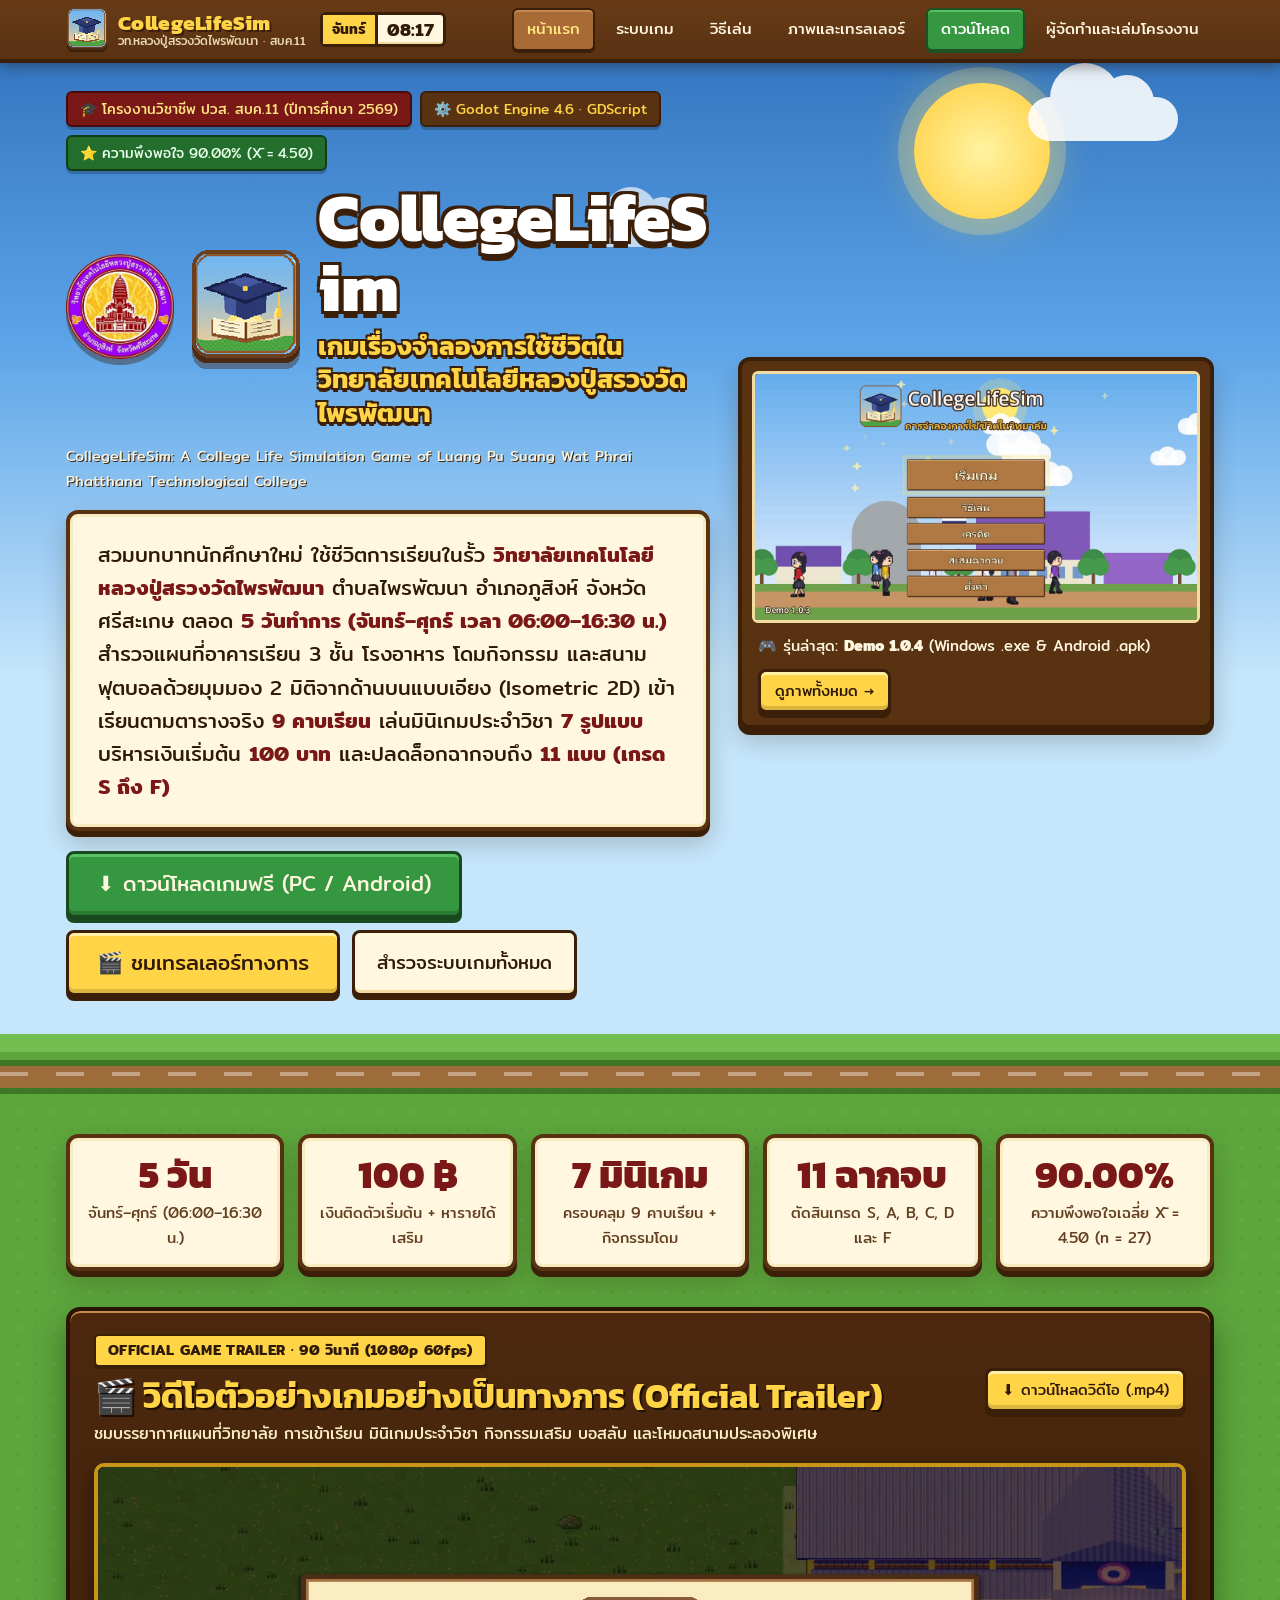
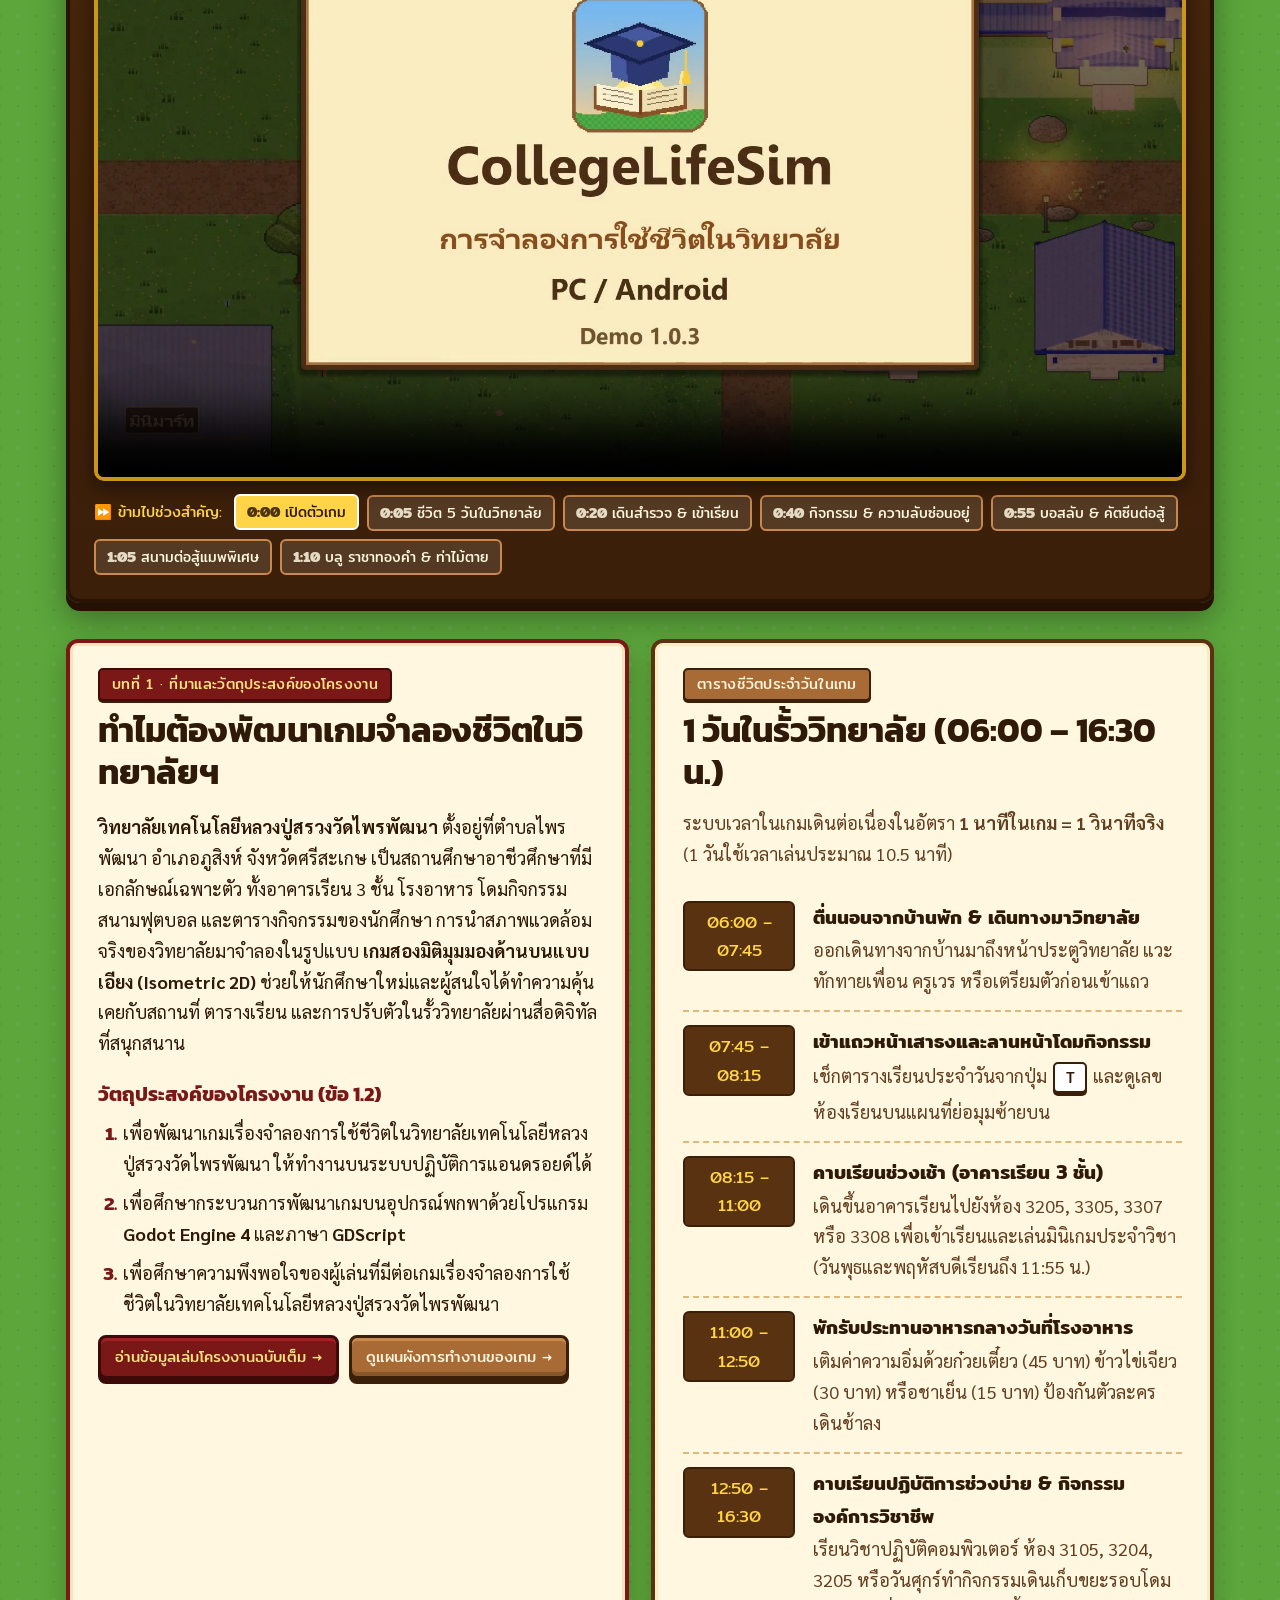
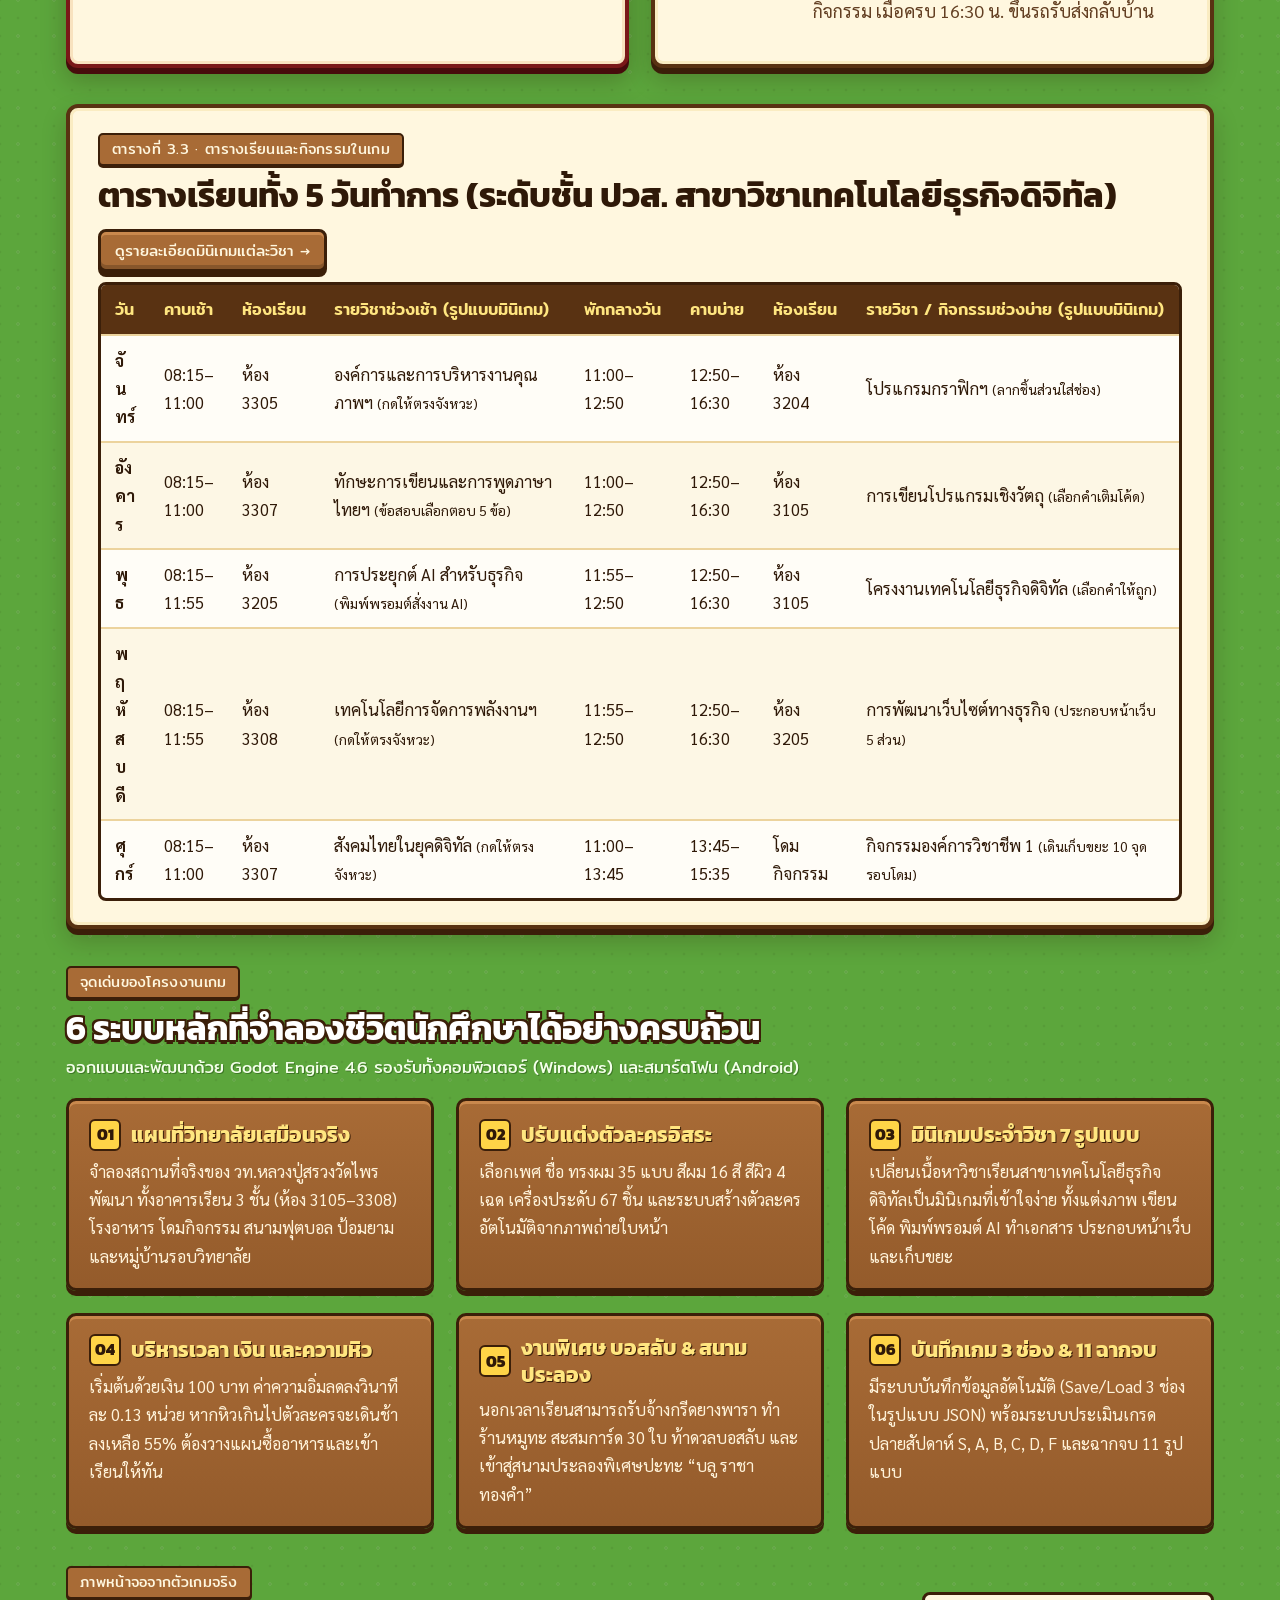
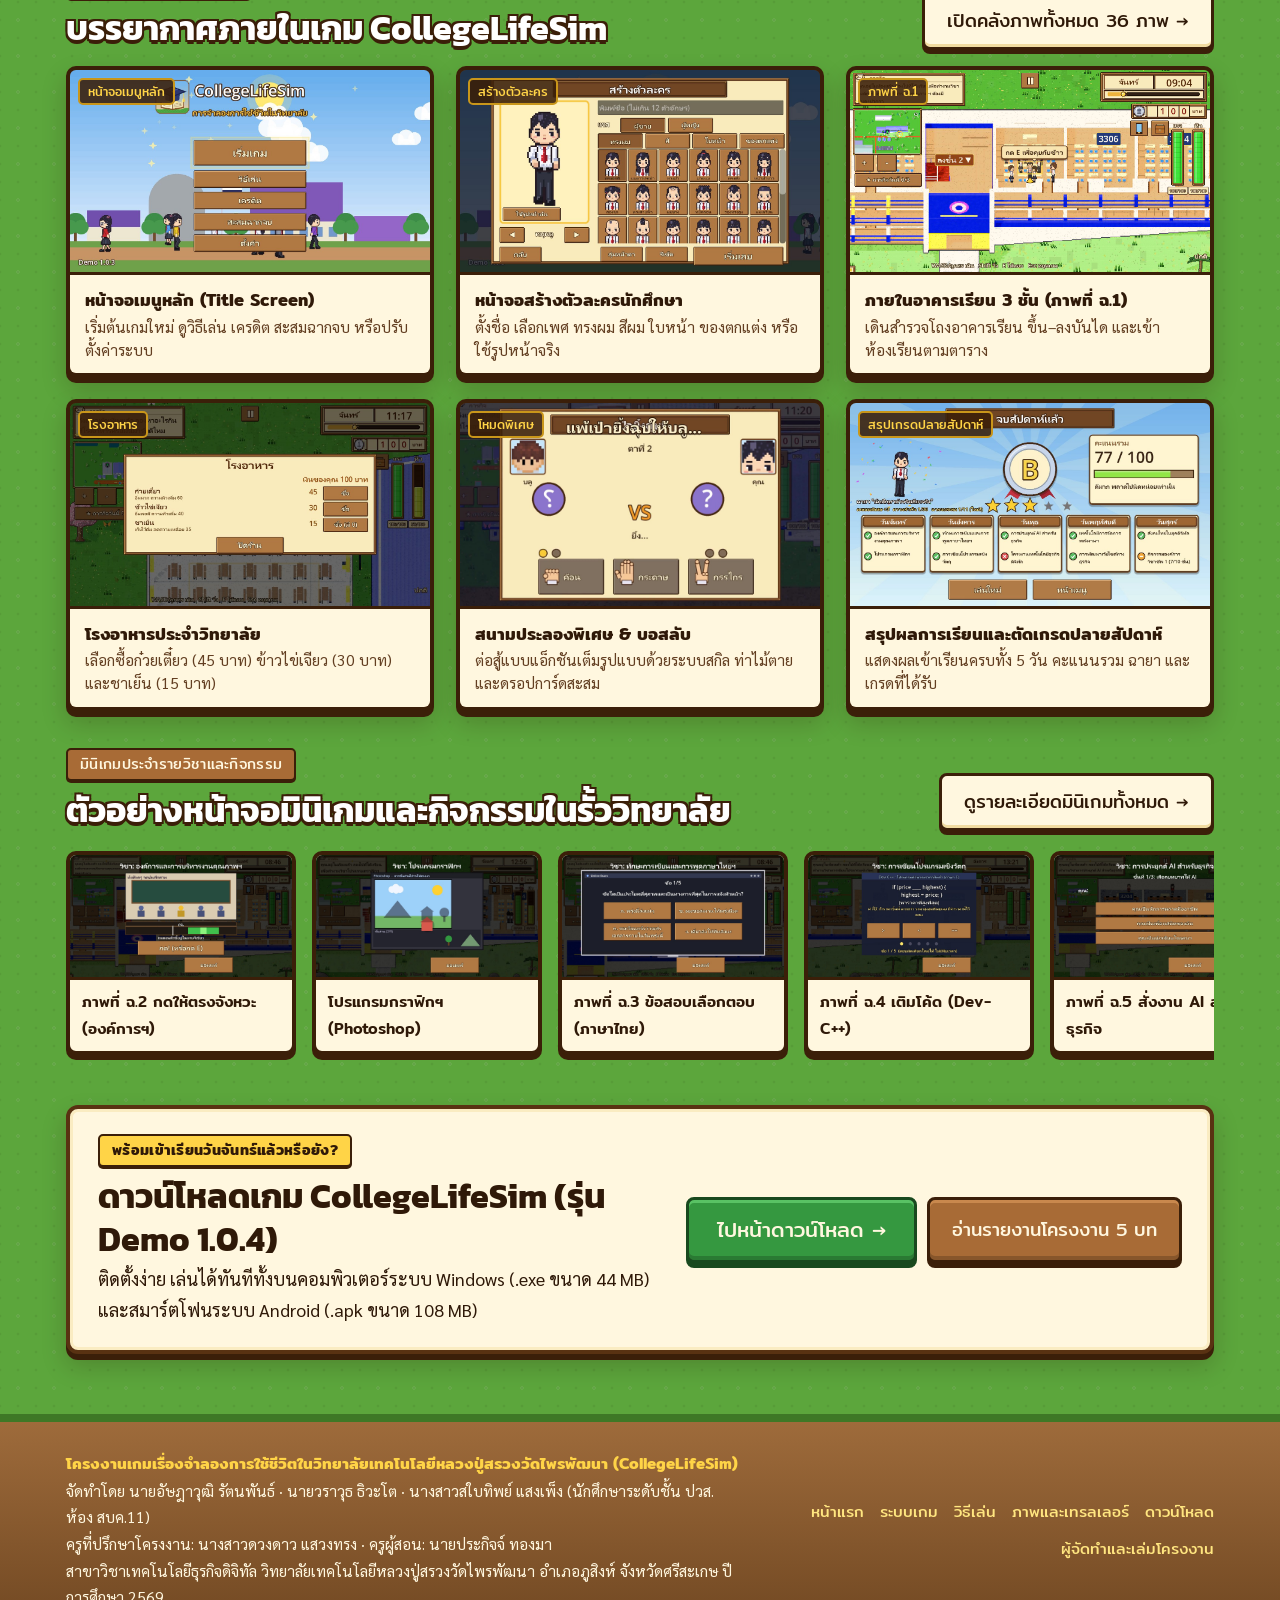
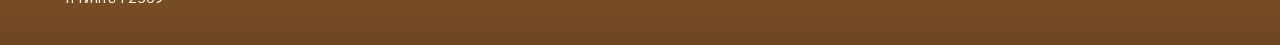
==== commit 41ecfd97: "Apply hero logo-row mobile wrapping and bump cache version to 20261118c" ====
--- a/index.html
+++ b/index.html
@@ -9,7 +9,7 @@
   <link rel="preconnect" href="https://fonts.googleapis.com">
   <link rel="preconnect" href="https://fonts.gstatic.com" crossorigin>
   <link href="https://fonts.googleapis.com/css2?family=Kanit:wght@700;800&family=Mitr:wght@400;500;600&family=Sarabun:wght@400;600;700&display=swap" rel="stylesheet">
-  <link rel="stylesheet" href="style.css">
+  <link rel="stylesheet" href="style.css?v=20261118c">
 </head>
 <body>
 
@@ -51,10 +51,10 @@
         <span class="badge green">⭐ ความพึงพอใจ 90.00% (X̄ = 4.50)</span>
       </div>
 
-      <div class="logo-row">
+      <div class="logo-row" style="flex-wrap: wrap;">
         <img class="seal-img" src="images/college-seal.png" width="96" height="96" alt="ตราประจำวิทยาลัยเทคโนโลยีหลวงปู่สรวงวัดไพรพัฒนา">
         <img src="images/logo.png" width="104" height="104" alt="โลโก้เกม CollegeLifeSim">
-        <div>
+        <div style="flex: 1 1 300px; min-width: 0; max-width: 100%;">
           <h1 class="game-title">CollegeLifeSim</h1>
           <p class="game-sub">เกมเรื่องจำลองการใช้ชีวิตในวิทยาลัยเทคโนโลยีหลวงปู่สรวงวัดไพรพัฒนา</p>
         </div>
--- a/style.css
+++ b/style.css
@@ -276,24 +276,32 @@
 
 .logo-row {
   display: flex;
-  align-items: center;
-  gap: 18px;
+  flex-wrap: wrap;
+  align-items: center;
+  gap: 14px 18px;
   margin-bottom: 14px;
 }
 .logo-row img {
-  width: clamp(78px, 11vw, 112px);
+  width: clamp(76px, 10vw, 108px);
+  height: auto;
+  flex-shrink: 0;
   image-rendering: pixelated;
   filter: drop-shadow(0 6px 0 rgba(59, 31, 9, 0.4));
 }
 .logo-row img.seal-img {
   image-rendering: auto;
+}
+.logo-row > div {
+  flex: 1 1 300px;
+  min-width: 0;
+  max-width: 100%;
 }
 .game-title {
   font-family: var(--f-display);
   font-weight: 800;
   margin: 0;
-  line-height: 0.98;
-  font-size: clamp(40px, 6.2vw, 76px);
+  line-height: 1.05;
+  font-size: clamp(30px, 5.2vw, 68px);
   color: var(--white);
   text-shadow:
     3px 3px 0 var(--wood-deep),
@@ -302,20 +310,22 @@
     -3px -3px 0 var(--wood-deep),
     0 7px 0 var(--wood-deep);
   letter-spacing: -0.5px;
+  overflow-wrap: anywhere;
 }
 .game-sub {
   font-family: var(--f-display);
   font-weight: 700;
-  font-size: clamp(20px, 2.6vw, 28px);
+  font-size: clamp(18px, 2.3vw, 26px);
   color: var(--gold);
   margin: 6px 0 0;
-  line-height: 1.25;
+  line-height: 1.3;
   text-shadow:
     2px 2px 0 var(--wood-deep),
     -2px 2px 0 var(--wood-deep),
     2px -2px 0 var(--wood-deep),
     -2px -2px 0 var(--wood-deep),
     0 4px 0 var(--wood-deep);
+  overflow-wrap: anywhere;
 }
 .game-en-title {
   font-family: var(--f-ui);
@@ -324,6 +334,25 @@
   text-shadow: 1px 1px 0 var(--wood-deep);
   margin: 6px 0 0;
   opacity: 0.95;
+  overflow-wrap: anywhere;
+}
+@media (max-width: 680px) {
+  .logo-row {
+    gap: 10px 14px;
+  }
+  .logo-row img {
+    width: 74px;
+  }
+  .logo-row > div {
+    flex: 1 1 100%;
+    width: 100%;
+  }
+  .game-title {
+    font-size: clamp(30px, 8.8vw, 42px);
+  }
+  .game-sub {
+    font-size: clamp(17.5px, 4.6vw, 22px);
+  }
 }
 
 .hero-actions {
@@ -358,6 +387,7 @@
 }
 .hero-card-caption {
   display: flex;
+  flex-wrap: wrap;
   justify-content: space-between;
   align-items: center;
   gap: 10px;
@@ -414,7 +444,7 @@
 }
 
 @media (max-width: 900px) {
-  .hero .wrap { grid-template-columns: 1fr; }
+  .hero .wrap { grid-template-columns: minmax(0, 1fr); }
   .student-float { width: 72px; right: 8px; bottom: 42px; }
 }
 
@@ -427,17 +457,18 @@
   margin: 4px 0 0;
   line-height: 1.15;
   color: var(--white);
-  font-size: clamp(32px, 5.5vw, 54px);
+  font-size: clamp(26px, 5.5vw, 54px);
   text-shadow:
     3px 3px 0 var(--wood-deep),
     -3px 3px 0 var(--wood-deep),
     3px -3px 0 var(--wood-deep),
     -3px -3px 0 var(--wood-deep),
     0 6px 0 var(--wood-deep);
+  overflow-wrap: anywhere;
 }
 .page-head p {
   font-family: var(--f-ui);
-  font-size: 18.5px;
+  font-size: clamp(16px, 4.2vw, 18.5px);
   color: #16324f;
   background: rgba(255, 247, 223, 0.86);
   display: inline-block;
@@ -1152,29 +1183,40 @@
 /* ---------- DOWNLOAD CARDS & SPECS ---------- */
 .dl {
   display: grid;
-  grid-template-columns: 165px minmax(0, 1fr);
+  grid-template-columns: 200px minmax(0, 1fr);
   gap: 22px;
   align-items: center;
 }
 .dl .qr {
+  display: block;
+  width: 200px;
+  aspect-ratio: 1 / 1;
   background: #fffaf0;
   border: 3px solid var(--wood-deep);
-  border-radius: 10px;
-  padding: 8px;
+  border-radius: 12px;
+  padding: 10px;
   position: relative;
-  box-shadow: 0 4px 0 rgba(0, 0, 0, 0.15);
-}
-.dl .qr img { display: block; width: 100%; image-rendering: pixelated; }
+  box-shadow: 0 4px 0 rgba(0, 0, 0, 0.18);
+  text-decoration: none;
+}
+.dl .qr img {
+  display: block;
+  width: 100%;
+  height: 100%;
+  object-fit: contain;
+  image-rendering: pixelated;
+}
 .dl .qr .mid {
   position: absolute;
-  width: 26%;
-  left: 37%;
-  top: 37%;
+  width: 20%;
+  height: 20%;
+  left: 40%;
+  top: 40%;
   border-radius: 6px;
   background: #fffaf0;
   padding: 2px;
 }
-.dl h3 { font-family: var(--f-display); font-weight: 800; font-size: 28px; margin: 4px 0 2px; line-height: 1.2; }
+.dl h3 { font-family: var(--f-display); font-weight: 800; font-size: 26px; margin: 4px 0 2px; line-height: 1.2; }
 .dl .meta { margin: 4px 0 14px; color: var(--ink-soft); font-size: 16px; }
 .chip {
   display: inline-block;
@@ -1188,9 +1230,21 @@
 .chip.pc { background: #246eb9; }
 .chip.android { background: #258949; }
 .chip.cd { background: var(--maroon); color: var(--gold-hi); }
-@media (max-width: 560px) {
-  .dl { grid-template-columns: 1fr; }
-  .dl .qr { max-width: 190px; margin: 0 auto; }
+@media (max-width: 640px) {
+  .dl {
+    grid-template-columns: 1fr;
+    gap: 16px;
+    text-align: center;
+  }
+  .dl .qr {
+    width: min(240px, 78vw);
+    max-width: 240px;
+    margin: 0 auto;
+    padding: 12px;
+  }
+  .dl .btn {
+    width: 100%;
+  }
 }
 
 .spec {
